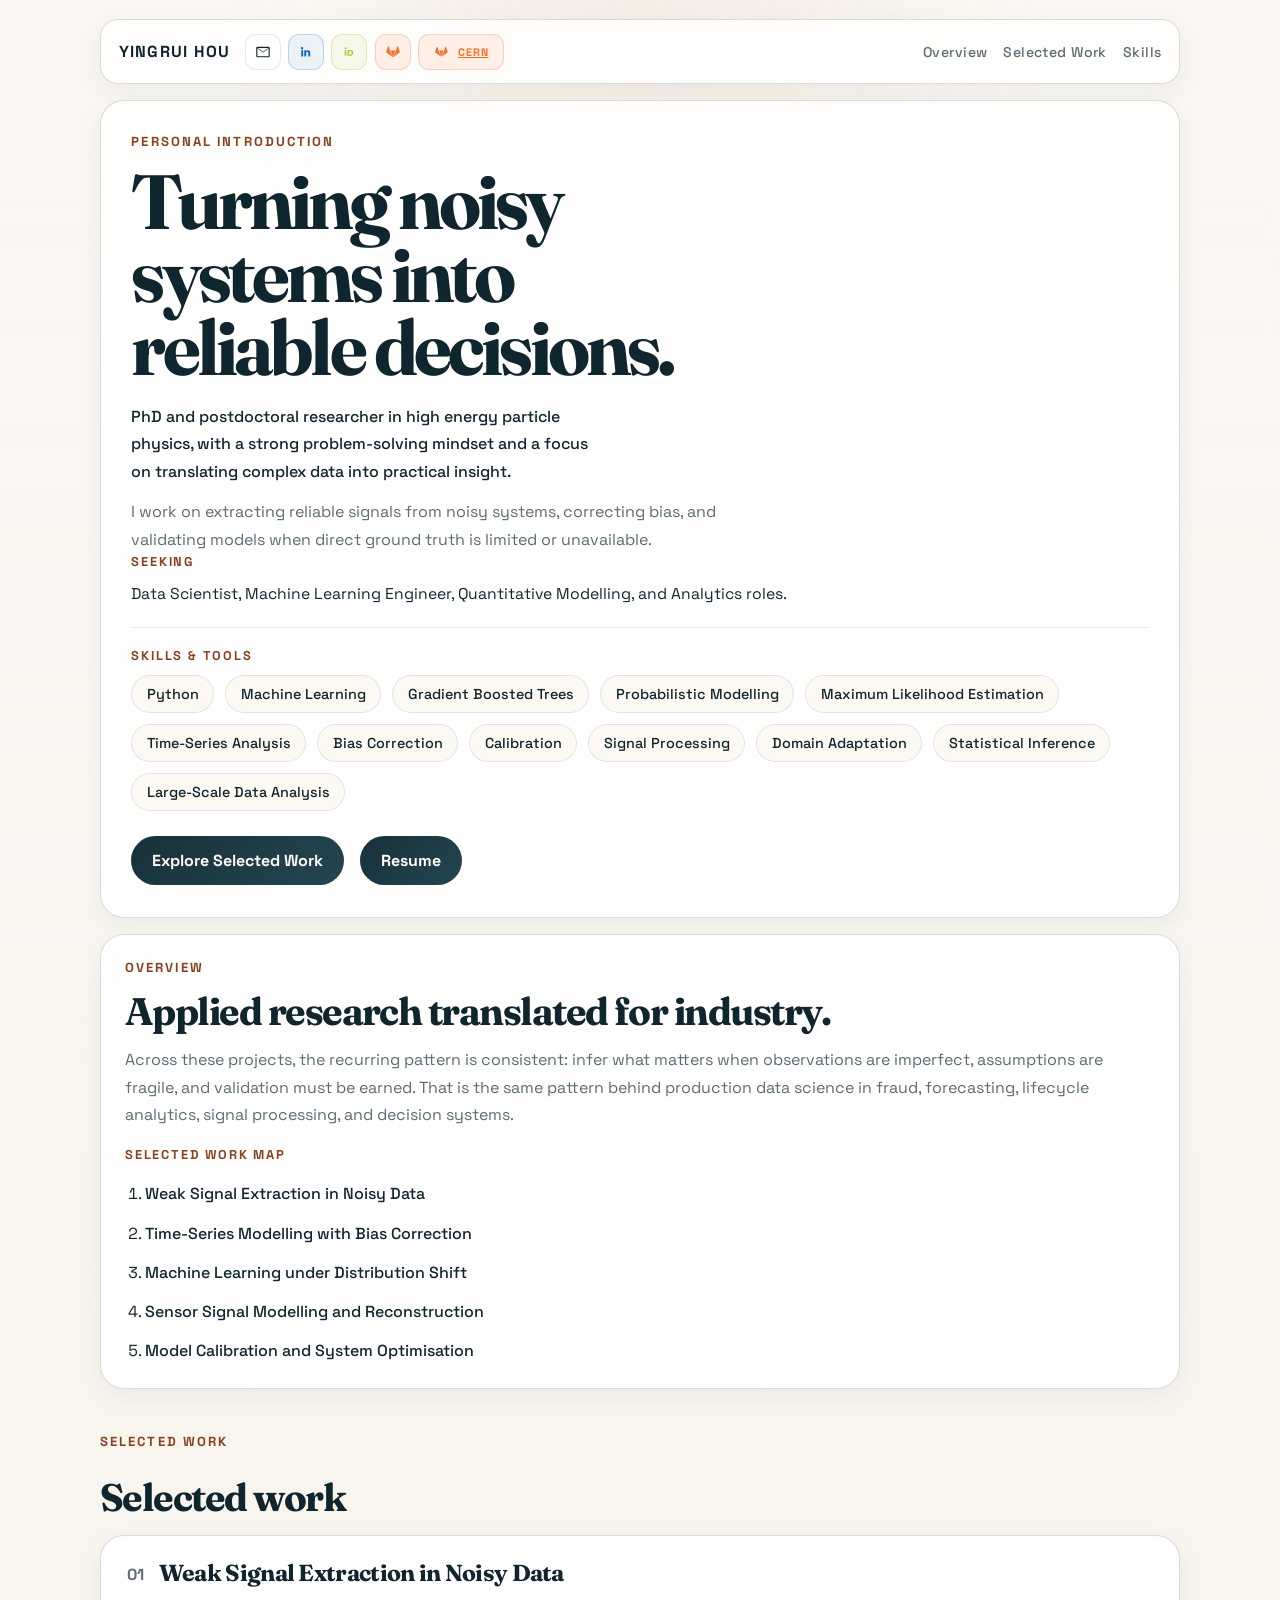
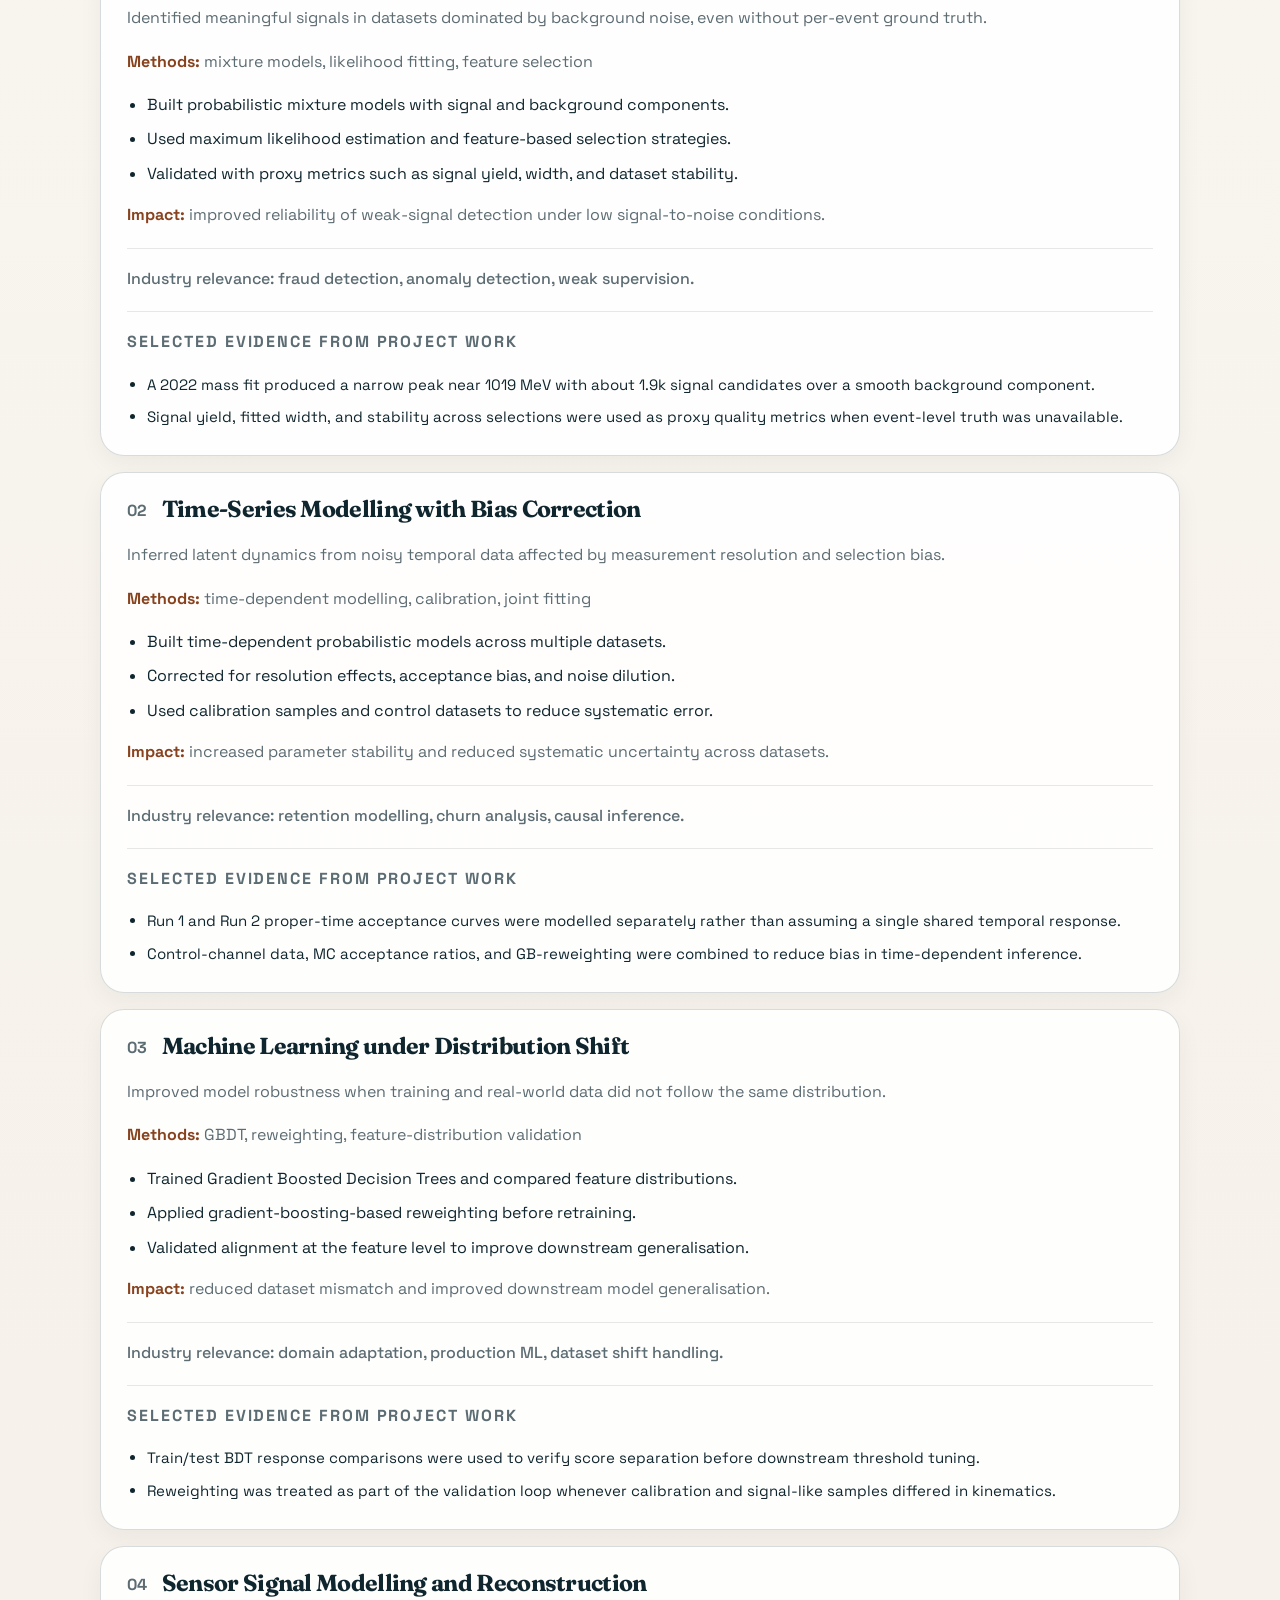
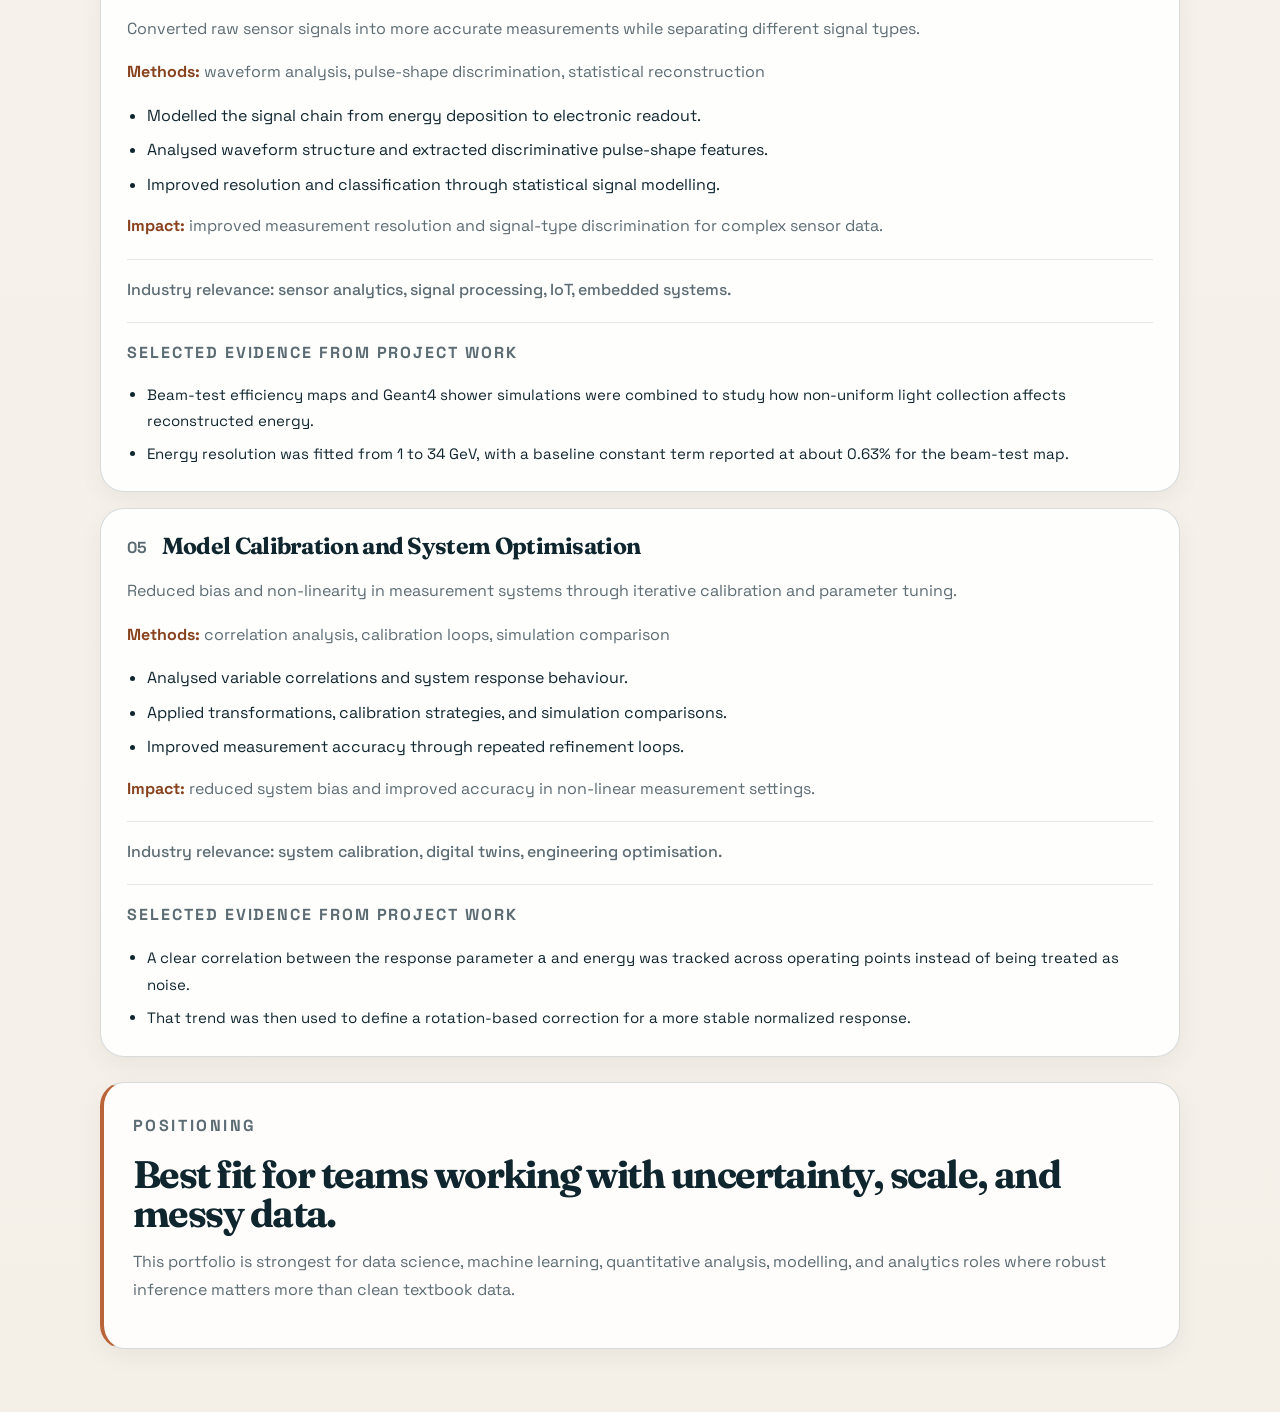
==== index.html @ 7f3067ac "Polish resume language toggle and FR copy" ====
<!DOCTYPE html>
<html lang="en">
  <head>
    <meta charset="UTF-8" />
    <meta name="viewport" content="width=device-width, initial-scale=1.0" />
    <title>Yingrui Hou | Selected Work</title>
    <meta
      name="description"
      content="Selected work by Yingrui Hou, focused on data science, probabilistic modelling, signal extraction, bias correction, and machine learning under uncertainty."
    />
    <link rel="preconnect" href="https://fonts.googleapis.com" />
    <link rel="preconnect" href="https://fonts.gstatic.com" crossorigin />
    <link
      href="https://fonts.googleapis.com/css2?family=Fraunces:wght@500;600;700&amp;family=Space+Grotesk:wght@400;500;700&amp;display=swap"
      rel="stylesheet"
    />
    <link rel="stylesheet" href="styles.css" />
  </head>
  <body>
    <div class="page-shell">
      <nav class="topbar">
        <div class="topbar-identity">
          <a class="brand" href="#top">Yingrui Hou</a>
          <div class="icon-links topbar-links" aria-label="Personal links">
            <a class="icon-link" href="mailto:yingrui.hou@outlook.com" aria-label="Email" title="Email">
              <svg viewBox="0 0 24 24" aria-hidden="true">
                <path d="M3 6.75A1.75 1.75 0 0 1 4.75 5h14.5A1.75 1.75 0 0 1 21 6.75v10.5A1.75 1.75 0 0 1 19.25 19H4.75A1.75 1.75 0 0 1 3 17.25Zm1.5.56v9.94c0 .14.11.25.25.25h14.5a.25.25 0 0 0 .25-.25V7.31l-7.04 5.16a.75.75 0 0 1-.88 0Zm14.7-.81H4.8L12 11.78Z" />
              </svg>
            </a>
            <a class="icon-link icon-link-linkedin" href="https://www.linkedin.com/in/yingrui-hou" aria-label="LinkedIn" title="LinkedIn">
              <svg viewBox="0 0 24 24" aria-hidden="true">
                <path d="M6.94 8.5A1.56 1.56 0 1 1 6.94 5.4a1.56 1.56 0 0 1 0 3.1M5.7 9.75h2.5V18H5.7zm4.06 0h2.4v1.13h.04c.33-.63 1.15-1.3 2.37-1.3 2.54 0 3.01 1.67 3.01 3.84V18h-2.5v-4.04c0-.96-.02-2.2-1.34-2.2-1.35 0-1.56 1.06-1.56 2.14V18h-2.5z" />
              </svg>
            </a>
            <a class="icon-link icon-link-orcid" href="https://orcid.org/0000-0001-6454-278X" aria-label="ORCID" title="ORCID">
              <svg viewBox="0 0 24 24" aria-hidden="true">
                <path d="M7.35 5.5a1.35 1.35 0 1 1 0 2.7 1.35 1.35 0 0 1 0-2.7M6.3 9.4h2.1v7.6H6.3zm3.65 0h3.06c2.85 0 4.75 1.61 4.75 3.8 0 2.39-1.82 3.8-4.82 3.8H9.95Zm2.1 1.74v4.12h.78c1.69 0 2.76-.77 2.76-2.06 0-1.32-1-2.06-2.71-2.06Z" />
              </svg>
            </a>
            <a class="icon-link icon-link-gitlab" href="https://gitlab.com/hyrsophie" aria-label="GitLab" title="GitLab">
              <svg viewBox="0 0 24 24" aria-hidden="true">
                <path d="m12 18.9 2.94-9.04H9.06Zm0 0-9.12-6.63 2.55-7.85a.46.46 0 0 1 .87 0l2.76 8.48Zm0 0 9.12-6.63-2.55-7.85a.46.46 0 0 0-.87 0l-2.76 8.48Z" />
              </svg>
            </a>
            <a class="icon-link icon-link-gitlab icon-link-labeled" href="https://gitlab.cern.ch/yihou" aria-label="CERN GitLab" title="CERN GitLab">
              <svg viewBox="0 0 24 24" aria-hidden="true">
                <path d="m12 18.9 2.94-9.04H9.06Zm0 0-9.12-6.63 2.55-7.85a.46.46 0 0 1 .87 0l2.76 8.48Zm0 0 9.12-6.63-2.55-7.85a.46.46 0 0 0-.87 0l-2.76 8.48Z" />
              </svg>
              <span class="icon-link-text">CERN</span>
            </a>
          </div>
        </div>
        <div class="nav-links">
          <a href="#overview">Overview</a>
          <a href="#selected-work">Selected Work</a>
          <a href="#competencies">Skills</a>
        </div>
      </nav>

      <header class="hero">
        <div class="hero-layout" id="top">
          <section class="profile-panel">
          <p class="eyebrow">Personal Introduction</p>
            <h1>Turning noisy systems into reliable decisions.</h1>
            <p class="hero-about">
              PhD and postdoctoral researcher in high energy particle physics, with a
              strong problem-solving mindset and a focus on translating complex data into
              practical insight.
            </p>
            <p class="hero-copy">
              I work on extracting reliable signals from noisy systems, correcting bias,
              and validating models when direct ground truth is limited or unavailable.
            </p>

            <section class="sidebar-section">
              <p class="sidebar-label">Seeking</p>
              <p class="sidebar-copy">
                Data Scientist, Machine Learning Engineer, Quantitative Modelling, and
                Analytics roles.
              </p>
            </section>

            <section class="sidebar-section" id="competencies">
              <p class="sidebar-label">Skills &amp; Tools</p>
              <div class="skill-list">
                <span class="skill-pill">Python</span>
                <span class="skill-pill">Machine Learning</span>
                <span class="skill-pill">Gradient Boosted Trees</span>
                <span class="skill-pill">Probabilistic Modelling</span>
                <span class="skill-pill">Maximum Likelihood Estimation</span>
                <span class="skill-pill">Time-Series Analysis</span>
                <span class="skill-pill">Bias Correction</span>
                <span class="skill-pill">Calibration</span>
                <span class="skill-pill">Signal Processing</span>
                <span class="skill-pill">Domain Adaptation</span>
                <span class="skill-pill">Statistical Inference</span>
                <span class="skill-pill">Large-Scale Data Analysis</span>
              </div>
            </section>

            <div class="hero-actions">
              <a class="button button-primary" href="#selected-work">Explore Selected Work</a>
              <a class="button button-primary" href="resume.html">Resume</a>
            </div>
          </section>

          <aside class="toc-panel" id="overview" aria-label="Overview and selected work index">
            <p class="eyebrow">Overview</p>
            <h2>Applied research translated for industry.</h2>
            <p class="toc-copy">
              Across these projects, the recurring pattern is consistent: infer what
              matters when observations are imperfect, assumptions are fragile, and
              validation must be earned. That is the same pattern behind production data
              science in fraud, forecasting, lifecycle analytics, signal processing, and
              decision systems.
            </p>
            <p class="sidebar-label">Selected Work Map</p>
            <ol class="toc-list">
              <li><a href="#work-1">Weak Signal Extraction in Noisy Data</a></li>
              <li><a href="#work-2">Time-Series Modelling with Bias Correction</a></li>
              <li><a href="#work-3">Machine Learning under Distribution Shift</a></li>
              <li><a href="#work-4">Sensor Signal Modelling and Reconstruction</a></li>
              <li><a href="#work-5">Model Calibration and System Optimisation</a></li>
            </ol>
          </aside>
        </div>
      </header>

      <main>
        <section class="section" id="selected-work">
          <div class="section-heading">
            <p class="eyebrow">Selected Work</p>
            <h2>Selected work</h2>
          </div>

          <div class="case-study-grid">
            <article class="case-study" id="work-1">
              <div class="case-study-header">
                <p class="case-number">01</p>
                <h3>Weak Signal Extraction in Noisy Data</h3>
              </div>
              <p>
                Identified meaningful signals in datasets dominated by background noise,
                even without per-event ground truth.
              </p>
              <p class="case-meta">
                <strong>Methods:</strong> mixture models, likelihood fitting, feature selection
              </p>
              <ul>
                <li>Built probabilistic mixture models with signal and background components.</li>
                <li>Used maximum likelihood estimation and feature-based selection strategies.</li>
                <li>Validated with proxy metrics such as signal yield, width, and dataset stability.</li>
              </ul>
              <p class="impact-note">
                <strong>Impact:</strong> improved reliability of weak-signal detection under low
                signal-to-noise conditions.
              </p>
              <p class="impact">
                Industry relevance: fraud detection, anomaly detection, weak supervision.
              </p>
              <div class="case-evidence">
                <p class="case-evidence-title">Selected evidence from project work</p>
                <ul class="case-evidence-list">
                  <li>A 2022 mass fit produced a narrow peak near 1019 MeV with about 1.9k signal candidates over a smooth background component.</li>
                  <li>Signal yield, fitted width, and stability across selections were used as proxy quality metrics when event-level truth was unavailable.</li>
                </ul>
              </div>
            </article>

            <article class="case-study" id="work-2">
              <div class="case-study-header">
                <p class="case-number">02</p>
                <h3>Time-Series Modelling with Bias Correction</h3>
              </div>
              <p>
                Inferred latent dynamics from noisy temporal data affected by measurement
                resolution and selection bias.
              </p>
              <p class="case-meta">
                <strong>Methods:</strong> time-dependent modelling, calibration, joint fitting
              </p>
              <ul>
                <li>Built time-dependent probabilistic models across multiple datasets.</li>
                <li>Corrected for resolution effects, acceptance bias, and noise dilution.</li>
                <li>Used calibration samples and control datasets to reduce systematic error.</li>
              </ul>
              <p class="impact-note">
                <strong>Impact:</strong> increased parameter stability and reduced systematic
                uncertainty across datasets.
              </p>
              <p class="impact">
                Industry relevance: retention modelling, churn analysis, causal inference.
              </p>
              <div class="case-evidence">
                <p class="case-evidence-title">Selected evidence from project work</p>
                <ul class="case-evidence-list">
                  <li>Run 1 and Run 2 proper-time acceptance curves were modelled separately rather than assuming a single shared temporal response.</li>
                  <li>Control-channel data, MC acceptance ratios, and GB-reweighting were combined to reduce bias in time-dependent inference.</li>
                </ul>
              </div>
            </article>

            <article class="case-study" id="work-3">
              <div class="case-study-header">
                <p class="case-number">03</p>
                <h3>Machine Learning under Distribution Shift</h3>
              </div>
              <p>
                Improved model robustness when training and real-world data did not follow
                the same distribution.
              </p>
              <p class="case-meta">
                <strong>Methods:</strong> GBDT, reweighting, feature-distribution validation
              </p>
              <ul>
                <li>Trained Gradient Boosted Decision Trees and compared feature distributions.</li>
                <li>Applied gradient-boosting-based reweighting before retraining.</li>
                <li>Validated alignment at the feature level to improve downstream generalisation.</li>
              </ul>
              <p class="impact-note">
                <strong>Impact:</strong> reduced dataset mismatch and improved downstream model
                generalisation.
              </p>
              <p class="impact">
                Industry relevance: domain adaptation, production ML, dataset shift handling.
              </p>
              <div class="case-evidence">
                <p class="case-evidence-title">Selected evidence from project work</p>
                <ul class="case-evidence-list">
                  <li>Train/test BDT response comparisons were used to verify score separation before downstream threshold tuning.</li>
                  <li>Reweighting was treated as part of the validation loop whenever calibration and signal-like samples differed in kinematics.</li>
                </ul>
              </div>
            </article>

            <article class="case-study" id="work-4">
              <div class="case-study-header">
                <p class="case-number">04</p>
                <h3>Sensor Signal Modelling and Reconstruction</h3>
              </div>
              <p>
                Converted raw sensor signals into more accurate measurements while
                separating different signal types.
              </p>
              <p class="case-meta">
                <strong>Methods:</strong> waveform analysis, pulse-shape discrimination, statistical reconstruction
              </p>
              <ul>
                <li>Modelled the signal chain from energy deposition to electronic readout.</li>
                <li>Analysed waveform structure and extracted discriminative pulse-shape features.</li>
                <li>Improved resolution and classification through statistical signal modelling.</li>
              </ul>
              <p class="impact-note">
                <strong>Impact:</strong> improved measurement resolution and signal-type
                discrimination for complex sensor data.
              </p>
              <p class="impact">
                Industry relevance: sensor analytics, signal processing, IoT, embedded systems.
              </p>
              <div class="case-evidence">
                <p class="case-evidence-title">Selected evidence from project work</p>
                <ul class="case-evidence-list">
                  <li>Beam-test efficiency maps and Geant4 shower simulations were combined to study how non-uniform light collection affects reconstructed energy.</li>
                  <li>Energy resolution was fitted from 1 to 34 GeV, with a baseline constant term reported at about 0.63% for the beam-test map.</li>
                </ul>
              </div>
            </article>

            <article class="case-study" id="work-5">
              <div class="case-study-header">
                <p class="case-number">05</p>
                <h3>Model Calibration and System Optimisation</h3>
              </div>
              <p>
                Reduced bias and non-linearity in measurement systems through iterative
                calibration and parameter tuning.
              </p>
              <p class="case-meta">
                <strong>Methods:</strong> correlation analysis, calibration loops, simulation comparison
              </p>
              <ul>
                <li>Analysed variable correlations and system response behaviour.</li>
                <li>Applied transformations, calibration strategies, and simulation comparisons.</li>
                <li>Improved measurement accuracy through repeated refinement loops.</li>
              </ul>
              <p class="impact-note">
                <strong>Impact:</strong> reduced system bias and improved accuracy in non-linear
                measurement settings.
              </p>
              <p class="impact">
                Industry relevance: system calibration, digital twins, engineering optimisation.
              </p>
              <div class="case-evidence">
                <p class="case-evidence-title">Selected evidence from project work</p>
                <ul class="case-evidence-list">
                  <li>A clear correlation between the response parameter <code>a</code> and energy was tracked across operating points instead of being treated as noise.</li>
                  <li>That trend was then used to define a rotation-based correction for a more stable normalized response.</li>
                </ul>
              </div>
            </article>
          </div>
        </section>

        <section class="section closing">
          <div class="closing-panel">
            <p class="eyebrow">Positioning</p>
            <h2>Best fit for teams working with uncertainty, scale, and messy data.</h2>
            <p>
              This portfolio is strongest for data science, machine learning, quantitative
              analysis, modelling, and analytics roles where robust inference matters more
              than clean textbook data.
            </p>
          </div>
        </section>
      </main>
    </div>
  </body>
</html>
---- styles.css ----
:root {
  --bg: #f6f2eb;
  --surface: rgba(255, 255, 255, 0.9);
  --surface-soft: rgba(252, 248, 241, 0.92);
  --surface-strong: #163039;
  --text: #10262e;
  --text-muted: #5c6c73;
  --accent: #ba6439;
  --accent-dark: #88431e;
  --line: rgba(16, 38, 46, 0.1);
  --line-strong: rgba(16, 38, 46, 0.16);
  --shadow: 0 14px 40px rgba(24, 33, 37, 0.08);
  --shadow-soft: 0 8px 24px rgba(24, 33, 37, 0.05);
  --anchor-offset: 7.5rem;
}

* {
  box-sizing: border-box;
}

html {
  scroll-behavior: smooth;
}

#overview,
#selected-work,
#competencies,
#work-1,
#work-2,
#work-3,
#work-4,
#work-5 {
  scroll-margin-top: var(--anchor-offset);
}

body {
  margin: 0;
  min-height: 100vh;
  font-family: "Space Grotesk", sans-serif;
  color: var(--text);
  background:
    linear-gradient(180deg, #faf7f2 0%, #f4efe7 100%);
}

body::before {
  content: "";
  position: fixed;
  inset: 0;
  pointer-events: none;
  background:
    radial-gradient(circle at top, rgba(186, 100, 57, 0.08), transparent 38%);
  mask-image: linear-gradient(180deg, rgba(0, 0, 0, 0.85), transparent 75%);
}

.page-shell {
  width: min(1080px, calc(100% - 2rem));
  margin: 0 auto;
  padding: 1.2rem 0 4rem;
}

.resume-page {
  background:
    radial-gradient(circle at top left, rgba(201, 109, 61, 0.18), transparent 28%),
    linear-gradient(180deg, #f8f3ea 0%, #efe7de 100%);
}

.resume-shell {
  width: min(1160px, calc(100% - 2rem));
  margin: 0 auto;
  padding: 1rem 0 3rem;
}

.hero {
  position: relative;
  padding: 0;
}

.resume-header {
  display: flex;
  align-items: flex-start;
  justify-content: space-between;
  gap: 1rem;
  margin-bottom: 1.25rem;
  padding: 1.5rem 1.75rem;
  border: 1px solid rgba(255, 255, 255, 0.55);
  border-radius: 28px;
  background: var(--surface);
  box-shadow: var(--shadow);
}

.resume-location {
  margin: 0.75rem 0 0;
  color: var(--text-muted);
  font-size: 1rem;
}

.resume-links {
  display: flex;
  flex-wrap: wrap;
  gap: 0.75rem;
  justify-content: flex-end;
}

.resume-header-actions {
  display: flex;
  align-items: flex-end;
  gap: 0.55rem;
  flex-direction: column;
  justify-content: flex-end;
}

.resume-flag-switcher {
  display: inline-flex;
  align-items: center;
  gap: 0.55rem;
}

.lang-flag {
  display: inline-flex;
  align-items: center;
  justify-content: center;
  width: 34px;
  height: 34px;
  padding: 0;
  border: 0;
  border-radius: 999px;
  background: transparent;
  font: inherit;
  font-size: 1.2rem;
  line-height: 1;
  cursor: pointer;
  opacity: 0.5;
  transition:
    transform 0.18s ease,
    opacity 0.18s ease;
}

.lang-flag:hover {
  transform: translateY(-1px);
  opacity: 0.8;
}

.lang-flag.is-active {
  opacity: 1;
}

.resume-links a {
  color: var(--text);
  text-decoration: none;
  font-weight: 500;
}

.resume-links a:hover {
  color: var(--accent-dark);
}

.hero::after {
  display: none;
}

.topbar,
.hero-layout,
.section,
.closing-panel {
  opacity: 0;
  transform: translateY(22px);
  animation: rise 0.75s ease forwards;
}

.hero-layout {
  animation-delay: 0.1s;
}

.section:nth-of-type(1) {
  animation-delay: 0.2s;
}

.section:nth-of-type(2) {
  animation-delay: 0.3s;
}

@keyframes rise {
  to {
    opacity: 1;
    transform: translateY(0);
  }
}

.topbar {
  display: flex;
  align-items: center;
  justify-content: space-between;
  gap: 1rem;
  position: sticky;
  top: 1rem;
  z-index: 20;
  margin-bottom: 1rem;
  padding: 0.85rem 1.1rem;
  border: 1px solid var(--line-strong);
  border-radius: 18px;
  background: rgba(255, 255, 255, 0.86);
  backdrop-filter: blur(14px);
  box-shadow: var(--shadow-soft);
}

.topbar-identity {
  display: flex;
  align-items: center;
  gap: 0.9rem;
  min-width: 0;
  flex-wrap: nowrap;
}

.brand,
.nav-links a,
.button {
  text-decoration: none;
}

.brand {
  font-weight: 700;
  color: var(--text);
  letter-spacing: 0.08em;
  text-transform: uppercase;
  flex-shrink: 0;
}

.nav-links {
  display: flex;
  flex-wrap: wrap;
  gap: 1rem;
}

.nav-links a {
  color: var(--text-muted);
  font-size: 0.88rem;
  font-weight: 500;
  letter-spacing: 0.03em;
}

.nav-links a:hover,
.brand:hover {
  color: var(--accent-dark);
}

.hero-layout {
  position: relative;
  z-index: 1;
  display: grid;
  grid-template-columns: minmax(0, 1fr);
  gap: 1rem;
  align-items: start;
}

.profile-panel,
.toc-panel {
  border: 1px solid var(--line-strong);
  border-radius: 24px;
  background: var(--surface);
  box-shadow: var(--shadow-soft);
}

.resume-card {
  border: 1px solid rgba(255, 255, 255, 0.55);
  border-radius: 24px;
  background: var(--surface);
  box-shadow: var(--shadow);
}

.profile-panel {
  padding: 2rem 1.9rem;
}

.toc-panel {
  padding: 1.5rem;
}

.resume-summary,
.resume-main .resume-card,
.resume-sidebar .resume-card {
  padding: 1.5rem;
}

.resume-grid {
  display: grid;
  grid-template-columns: minmax(260px, 0.72fr) minmax(0, 1.28fr);
  gap: 1.25rem;
  margin-top: 0.55rem;
  align-items: start;
}

.resume-sidebar,
.resume-main {
  display: grid;
  gap: 1.25rem;
}

.eyebrow {
  margin: 0 0 1rem;
  color: var(--accent-dark);
  font-size: 0.82rem;
  font-weight: 700;
  letter-spacing: 0.16em;
  text-transform: uppercase;
}

h1,
h2,
h3 {
  margin: 0;
  font-family: "Fraunces", serif;
  line-height: 1;
}

h1 {
  max-width: 12ch;
  font-size: clamp(3rem, 6vw, 4.9rem);
  letter-spacing: -0.05em;
  line-height: 0.95;
}

h2 {
  font-size: clamp(2rem, 3vw, 3rem);
  letter-spacing: -0.04em;
}

h3 {
  font-size: 1.45rem;
  letter-spacing: -0.03em;
}

.hero-copy,
.section-copy,
.case-study p,
.closing-panel p,
.toc-copy {
  font-size: 1rem;
  line-height: 1.72;
  color: var(--text-muted);
}

.hero-about {
  max-width: 48ch;
  margin: 1.1rem 0 0;
  font-size: 1rem;
  line-height: 1.72;
  color: var(--text);
  font-weight: 500;
}

.hero-copy {
  max-width: 65ch;
  margin: 0.8rem 0 0;
}

.hero-actions {
  display: flex;
  flex-wrap: wrap;
  gap: 1rem;
  margin-top: 1.6rem;
}

.sidebar-section + .sidebar-section {
  margin-top: 1.25rem;
  padding-top: 1.2rem;
  border-top: 1px solid var(--line);
}

.sidebar-label {
  margin: 0 0 0.65rem;
  color: var(--accent-dark);
  font-size: 0.8rem;
  font-weight: 700;
  letter-spacing: 0.14em;
  text-transform: uppercase;
}

.sidebar-copy {
  margin: 0;
  font-size: 0.98rem;
  line-height: 1.68;
  color: var(--text);
}

.icon-links {
  display: flex;
  flex-wrap: wrap;
  gap: 0.75rem;
}

.topbar-links {
  gap: 0.45rem;
  flex-wrap: nowrap;
}

.topbar-links .icon-link {
  width: 36px;
  height: 36px;
  border-radius: 11px;
}

.topbar-links .icon-link svg {
  width: 18px;
  height: 18px;
}

.topbar-links .icon-link-labeled {
  min-width: 86px;
  padding: 0 0.9rem;
  gap: 0.5rem;
}

.topbar-links .icon-link-text {
  font-size: 0.68rem;
}

.icon-link {
  display: inline-flex;
  align-items: center;
  justify-content: center;
  width: 48px;
  height: 48px;
  color: var(--text);
  border: 1px solid var(--line);
  border-radius: 14px;
  background: rgba(255, 255, 255, 0.62);
  transition:
    transform 0.18s ease,
    border-color 0.18s ease,
    color 0.18s ease,
    background-color 0.18s ease;
}

.icon-link-labeled {
  width: auto;
  min-width: 88px;
  padding: 0 0.95rem;
  gap: 0.45rem;
}

.icon-link:hover {
  transform: translateY(-2px);
  color: var(--accent-dark);
  border-color: rgba(143, 72, 37, 0.3);
  background: rgba(255, 251, 245, 0.92);
}

.icon-link svg {
  width: 22px;
  height: 22px;
  fill: currentColor;
}

.icon-link-linkedin {
  color: #0a66c2;
  border-color: rgba(10, 102, 194, 0.22);
  background: rgba(10, 102, 194, 0.08);
}

.icon-link-linkedin:hover {
  color: #0a66c2;
  border-color: rgba(10, 102, 194, 0.38);
  background: rgba(10, 102, 194, 0.14);
}

.icon-link-orcid {
  color: #a6ce39;
  border-color: rgba(166, 206, 57, 0.28);
  background: rgba(166, 206, 57, 0.1);
}

.icon-link-orcid:hover {
  color: #8fba22;
  border-color: rgba(166, 206, 57, 0.42);
  background: rgba(166, 206, 57, 0.16);
}

.icon-link-gitlab {
  color: #fc6d26;
  border-color: rgba(252, 109, 38, 0.24);
  background: rgba(252, 109, 38, 0.1);
}

.icon-link-gitlab:hover {
  color: #e45713;
  border-color: rgba(252, 109, 38, 0.38);
  background: rgba(252, 109, 38, 0.16);
}

.icon-link-text {
  font-size: 0.76rem;
  font-weight: 700;
  letter-spacing: 0.08em;
}

.skill-list {
  display: flex;
  flex-wrap: wrap;
  gap: 0.7rem;
}

.skill-pill {
  display: inline-flex;
  align-items: center;
  min-height: 38px;
  padding: 0.55rem 0.9rem;
  border: 1px solid var(--line);
  border-radius: 999px;
  background: var(--surface-soft);
  font-size: 0.9rem;
  font-weight: 500;
}

.button {
  display: inline-flex;
  align-items: center;
  justify-content: center;
  min-height: 48px;
  padding: 0.85rem 1.3rem;
  border-radius: 999px;
  font-weight: 700;
  transition:
    transform 0.18s ease,
    background-color 0.18s ease,
    color 0.18s ease,
    border-color 0.18s ease;
}

.button:hover {
  transform: translateY(-2px);
}

.button-primary {
  color: #fff8f3;
  background: linear-gradient(135deg, #17313a, #244651);
}

.button-secondary {
  color: var(--text);
  border: 1px solid var(--line-strong);
  background: rgba(255, 255, 255, 0.85);
}

.case-study,
.closing-panel,
.profile-panel,
.toc-panel {
  position: relative;
  overflow: hidden;
  border: 1px solid var(--line-strong);
  border-radius: 24px;
  background: var(--surface);
  box-shadow: var(--shadow-soft);
}

.resume-stack p,
.resume-stack a {
  margin: 0;
  color: var(--text);
  line-height: 1.65;
  text-decoration: none;
}

.resume-stack a:hover {
  color: var(--accent-dark);
}

.contact-list {
  display: grid;
  gap: 0.9rem;
}

.resume-icon-links {
  display: flex;
  flex-wrap: wrap;
  gap: 0.65rem;
}

.contact-link {
  display: inline-flex;
  align-items: center;
  gap: 0.6rem;
  width: fit-content;
  color: var(--text);
  text-decoration: none;
  line-height: 1.5;
  font-size: 0.96rem;
}

.contact-link:hover {
  color: var(--accent-dark);
}

.contact-icon {
  display: inline-flex;
  align-items: center;
  justify-content: center;
  width: 30px;
  height: 30px;
  flex-shrink: 0;
  color: var(--accent-dark);
  border: 1px solid rgba(143, 72, 37, 0.2);
  border-radius: 10px;
  background: rgba(255, 251, 245, 0.82);
}

.contact-icon svg {
  width: 14px;
  height: 14px;
  fill: currentColor;
}

.resume-stack + .resume-stack {
  margin-top: 1rem;
}

.resume-reveal-row {
  display: flex;
  align-items: center;
  gap: 0.75rem;
  flex-wrap: wrap;
}

.reveal-button {
  display: inline-flex;
  align-items: center;
  justify-content: center;
  min-height: 30px;
  padding: 0.35rem 0.7rem;
  color: var(--accent-dark);
  border: 1px solid rgba(143, 72, 37, 0.2);
  border-radius: 999px;
  background: rgba(255, 251, 245, 0.82);
  font: inherit;
  font-size: 0.92rem;
  font-weight: 700;
  cursor: pointer;
  transition:
    transform 0.18s ease,
    background-color 0.18s ease,
    border-color 0.18s ease;
}

.reveal-button:hover {
  transform: translateY(-1px);
  border-color: rgba(143, 72, 37, 0.4);
  background: rgba(255, 247, 239, 0.95);
}

.reveal-button.is-revealed {
  color: var(--text);
  cursor: default;
}

.resume-entry + .resume-entry {
  margin-top: 1.5rem;
  padding-top: 1.5rem;
  border-top: 1px solid var(--line);
}

.resume-role-title {
  margin: 0 0 1.15rem;
  color: var(--text);
  font-size: 0.98rem;
  font-weight: 700;
  letter-spacing: 0.04em;
  text-transform: uppercase;
}

.resume-entry-header {
  display: flex;
  align-items: baseline;
  justify-content: space-between;
  gap: 1rem;
}

.resume-entry-header h2 {
  font-size: 1.45rem;
}

.resume-entry-header p,
.resume-org {
  margin: 0.45rem 0 0;
  color: var(--text-muted);
}

.resume-main ul {
  margin: 1rem 0 0;
  padding-left: 1.2rem;
  line-height: 1.7;
}

.section-heading {
  display: grid;
  gap: 0.75rem;
  margin-bottom: 1.15rem;
}

.case-study-grid {
  display: grid;
  grid-template-columns: 1fr;
  gap: 1rem;
}

.toc-list {
  margin: 1.2rem 0 0;
  padding-left: 1.25rem;
}

.toc-panel .sidebar-label {
  margin-top: 1.1rem;
}

.toc-list li + li {
  margin-top: 0.9rem;
}

.toc-list a {
  color: var(--text);
  text-decoration: none;
  font-weight: 500;
  line-height: 1.55;
}

.toc-list a:hover {
  color: var(--accent-dark);
}

.case-study {
  display: block;
  padding: 1.55rem 1.65rem;
}

.case-study-header {
  display: flex;
  gap: 0.9rem;
  align-items: flex-start;
  margin-bottom: 0.25rem;
}

.case-number {
  flex-shrink: 0;
  margin: 0;
  color: rgba(16, 38, 46, 0.44);
  font-size: 1.45rem;
  font-weight: 700;
  line-height: 1;
}

.case-study ul {
  margin: 1rem 0 0;
  padding-left: 1.2rem;
  color: var(--text);
  line-height: 1.7;
}

.case-meta,
.impact-note {
  margin: 0.9rem 0 0;
  font-size: 0.95rem;
  line-height: 1.62;
  color: var(--text);
}

.case-meta strong,
.impact-note strong {
  color: var(--accent-dark);
}

.case-study li + li {
  margin-top: 0.45rem;
}

.case-evidence {
  margin-top: 1.15rem;
  padding: 1rem 0 0;
  border-top: 1px solid var(--line);
  border-left: 0;
}

.case-evidence-title {
  margin: 0;
  color: var(--accent-dark);
  font-size: 0.8rem;
  font-weight: 700;
  letter-spacing: 0.12em;
  text-transform: uppercase;
}

.case-evidence-list {
  margin: 0.85rem 0 0;
  padding-left: 1.2rem;
  color: var(--text);
  line-height: 1.58;
  font-size: 0.94rem;
}

.case-evidence-list li + li {
  margin-top: 0.45rem;
}

.impact {
  margin: 1.2rem 0 0;
  padding-top: 1rem;
  border-top: 1px solid var(--line);
  font-weight: 500;
}

.closing-panel {
  padding: 1.8rem;
  border-left: 4px solid var(--accent);
  background: rgba(255, 255, 255, 0.84);
}

main {
  padding-top: 1.15rem;
}

.section {
  padding: 1.6rem 0 0;
}

@media (max-width: 960px) {
  .case-study-grid,
  .hero-layout,
  .resume-grid {
    grid-template-columns: 1fr;
  }

  .topbar {
    align-items: flex-start;
    flex-direction: column;
  }

  .topbar-identity {
    width: 100%;
    justify-content: space-between;
  }

  .hero {
    padding: 0;
  }

  .resume-header,
  .resume-entry-header {
    flex-direction: column;
  }

  .resume-header-actions {
    align-items: flex-start;
  }

  h1 {
    max-width: 12ch;
  }
}

@media (max-width: 640px) {
  .page-shell {
    width: min(100% - 1rem, 1180px);
    padding-bottom: 2.5rem;
  }

  .topbar-links {
    flex-wrap: wrap;
  }

  .button,
  .nav-links a {
    width: 100%;
  }

  .nav-links {
    width: 100%;
  }

  .case-study,
  .profile-panel,
  .toc-panel,
  .closing-panel {
    border-radius: 20px;
  }

}
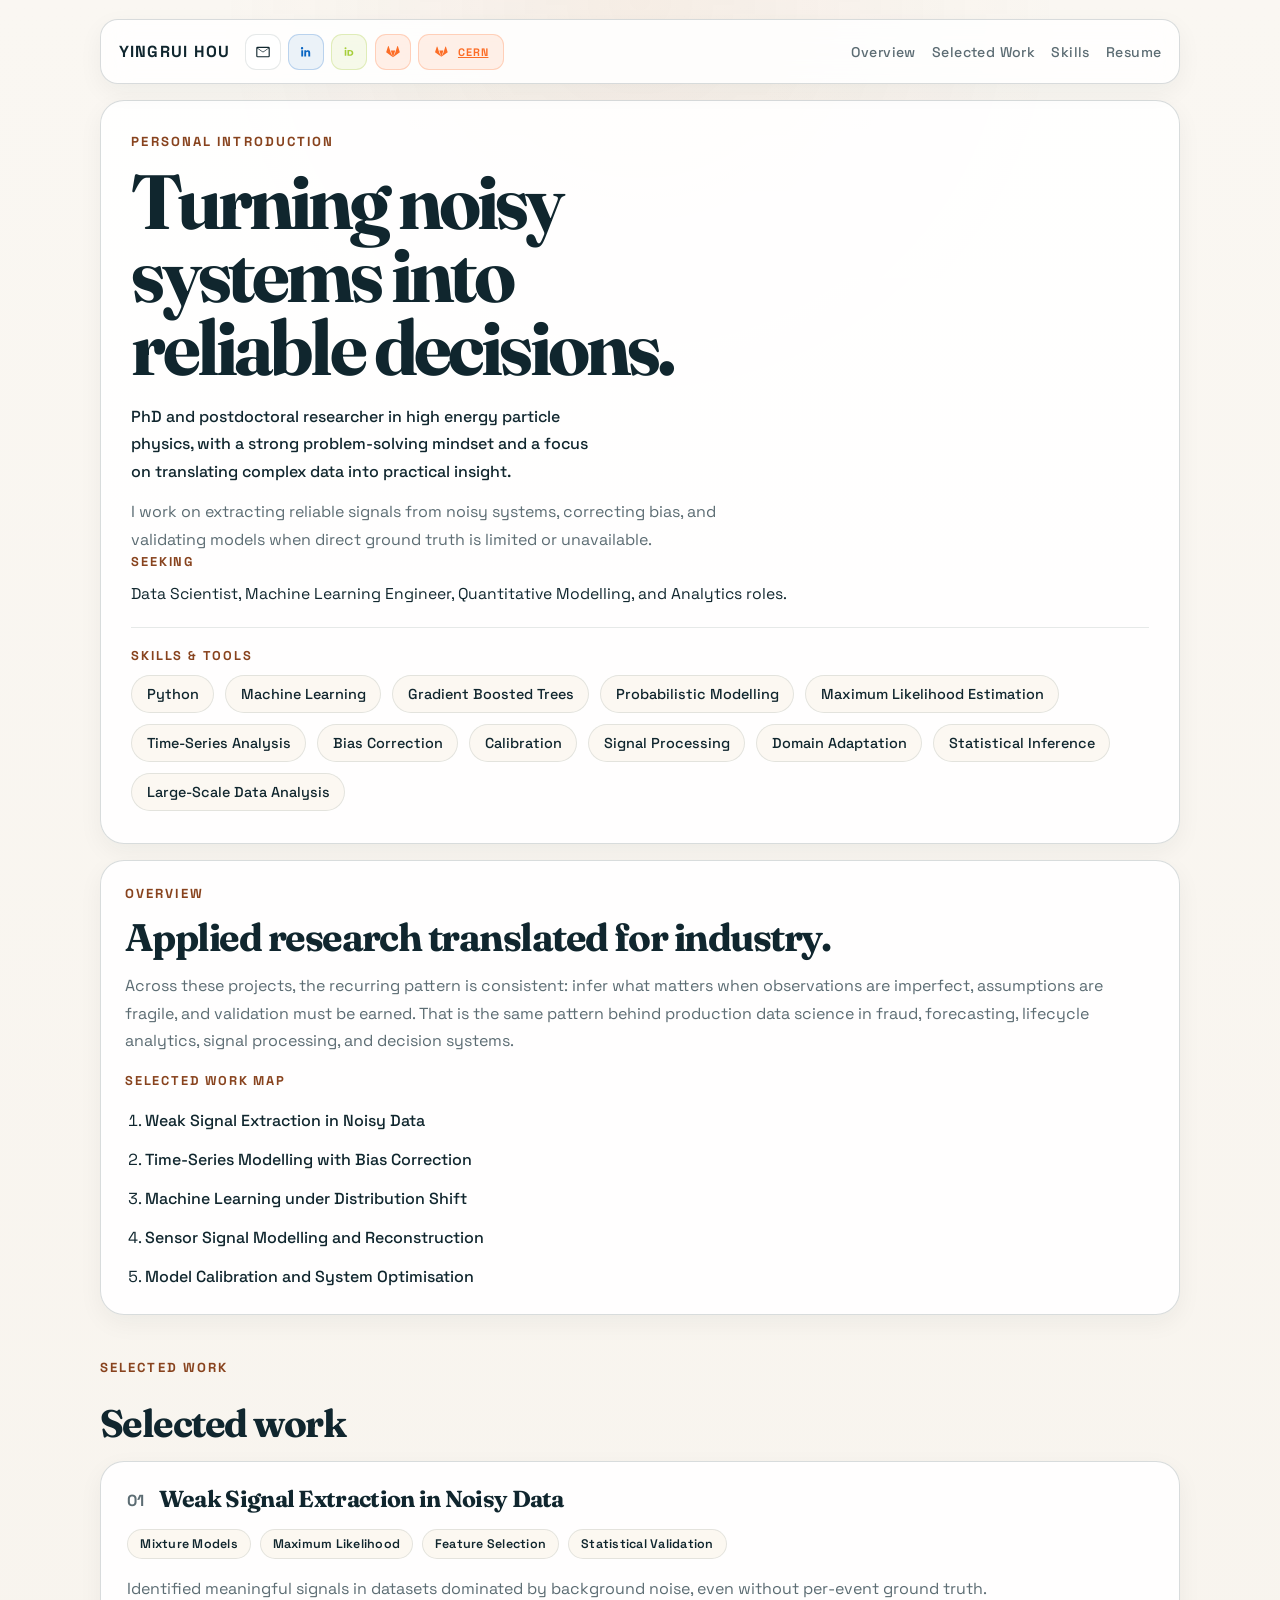
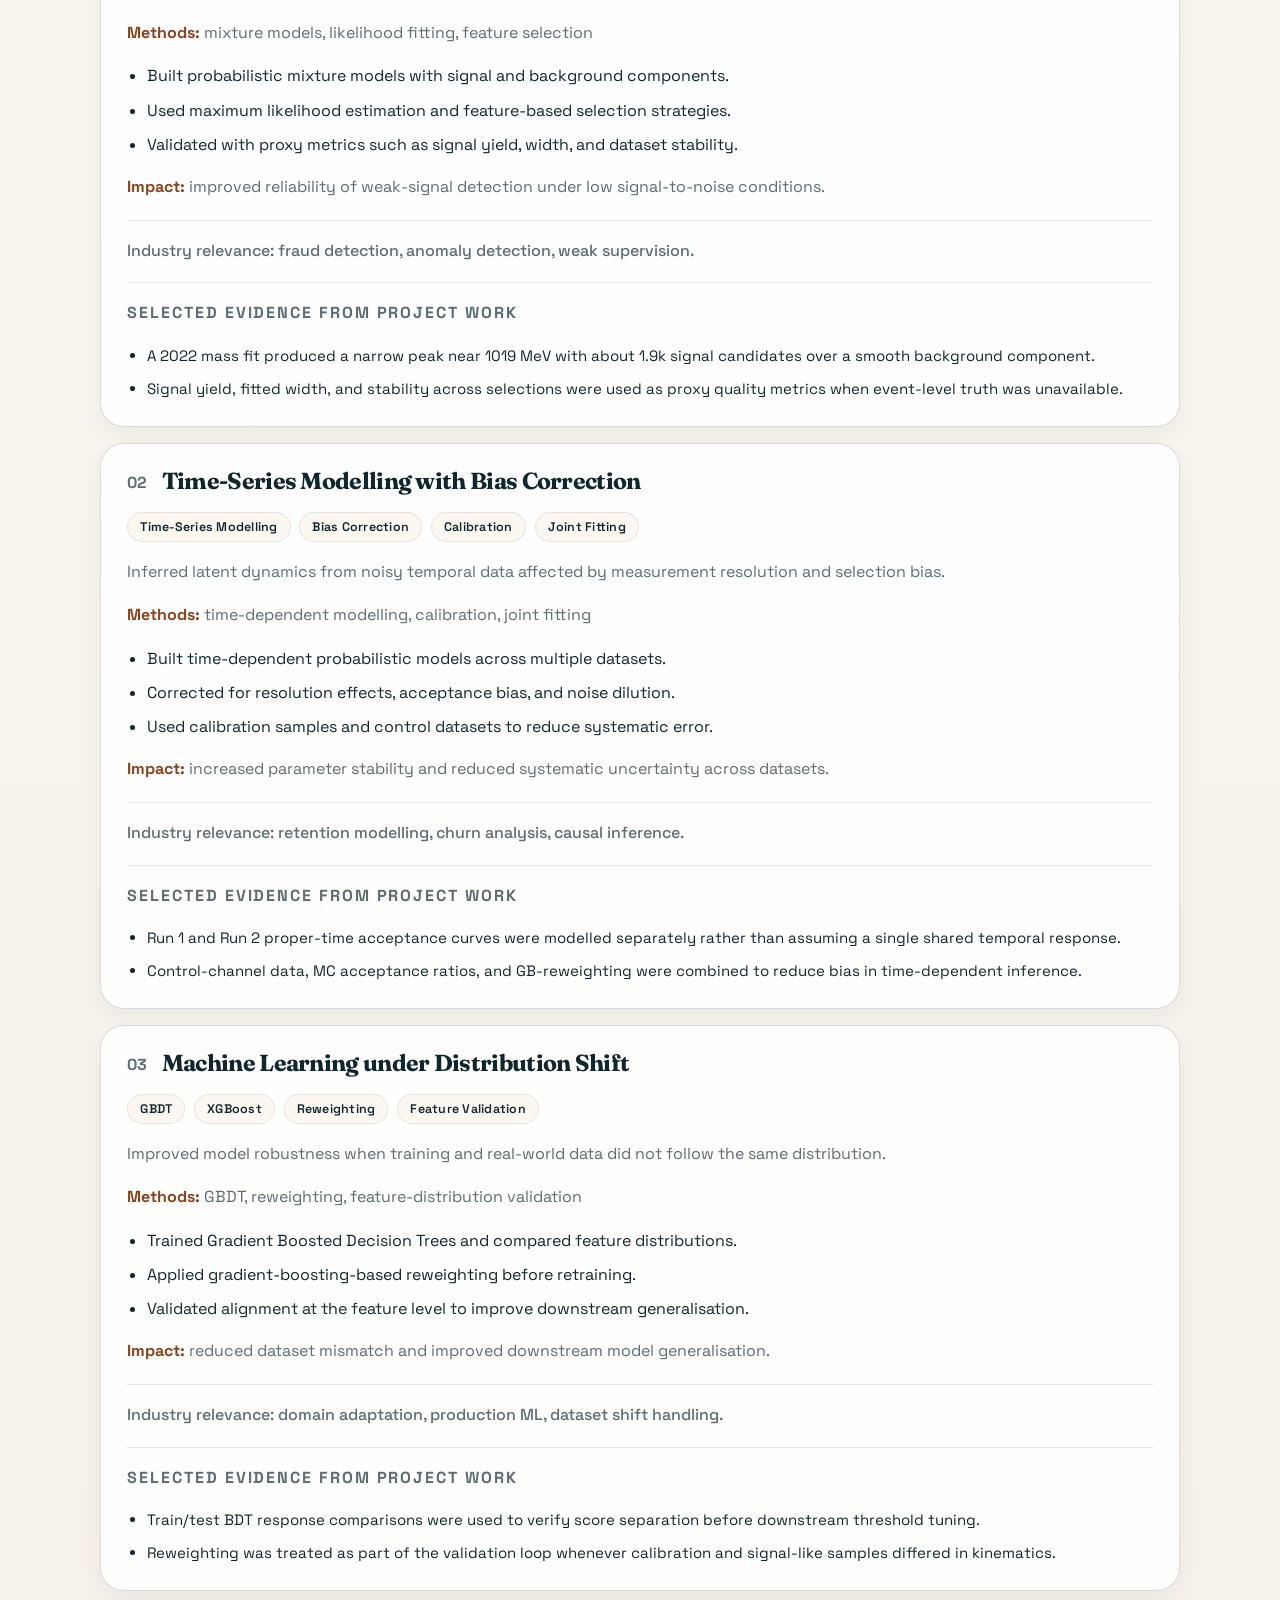
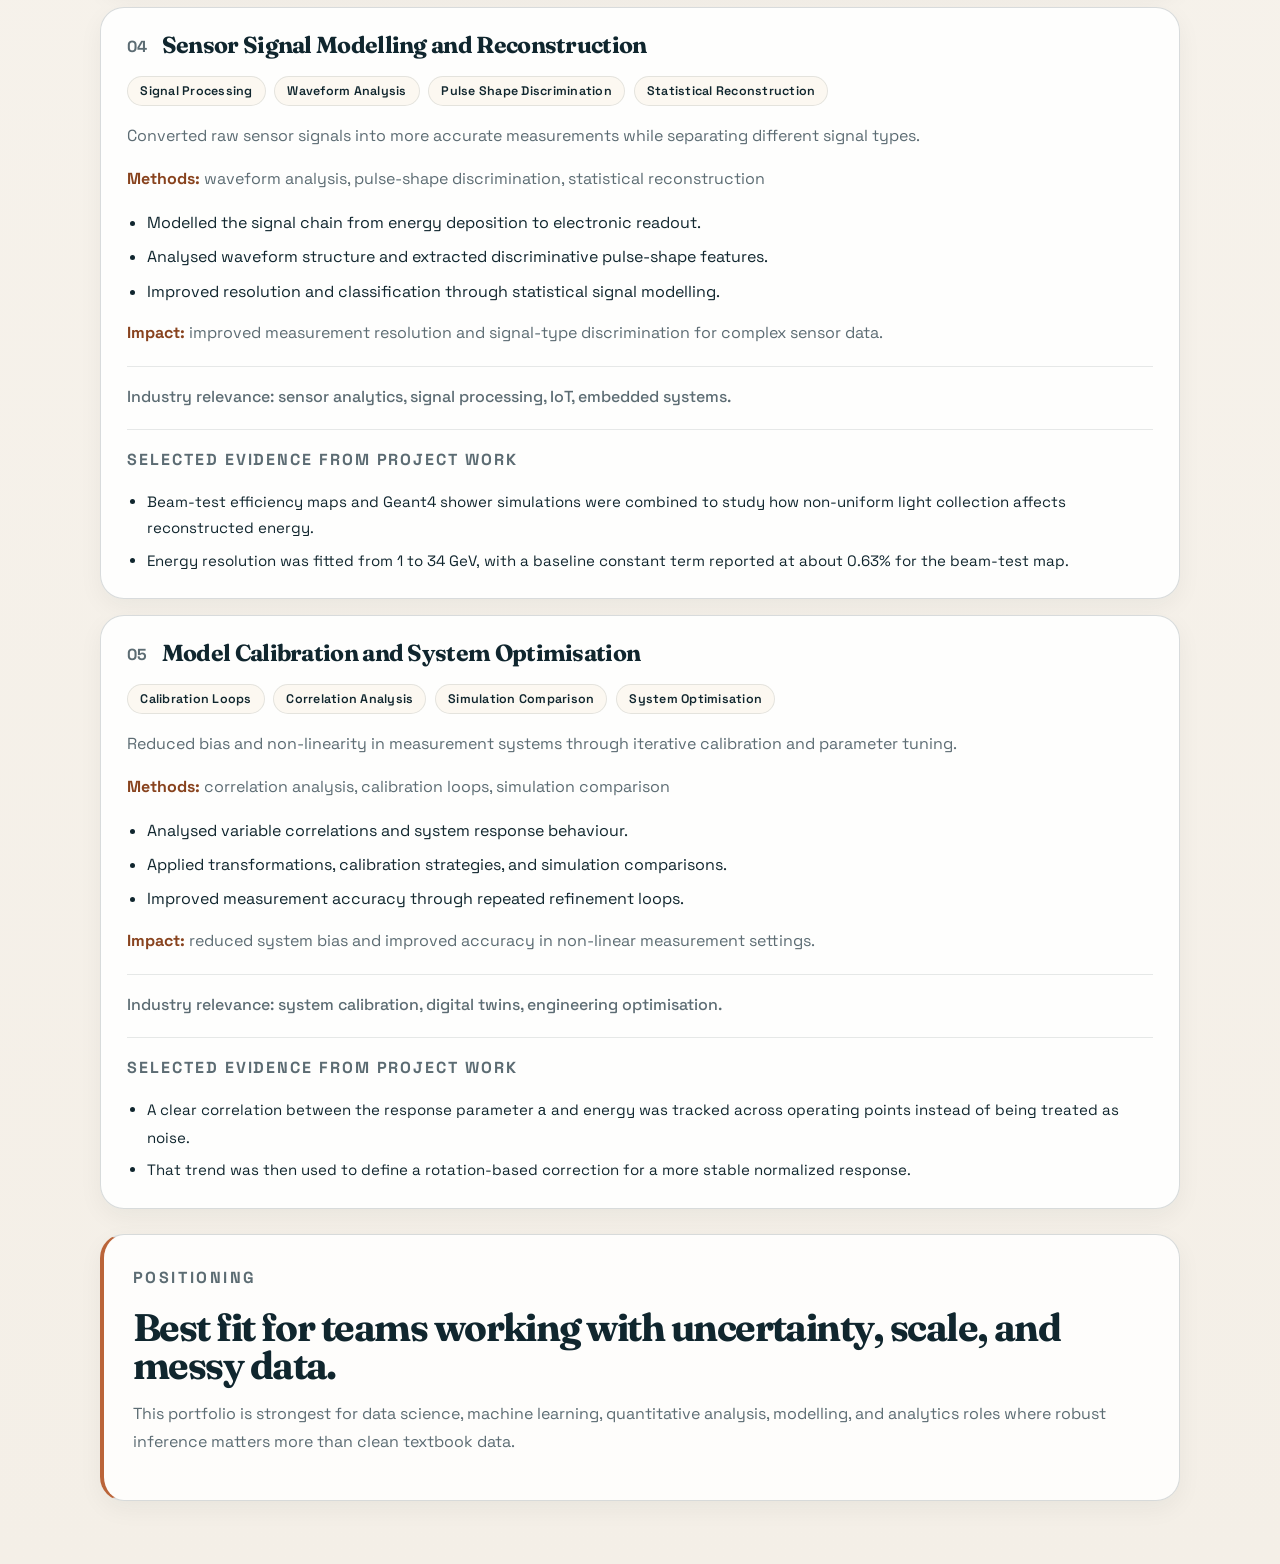
==== commit 88a717a7: "Add skill tags to selected work cards" ====
--- a/index.html
+++ b/index.html
@@ -54,6 +54,7 @@
           <a href="#overview">Overview</a>
           <a href="#selected-work">Selected Work</a>
           <a href="#competencies">Skills</a>
+          <a href="resume.html" target="_blank" rel="noopener noreferrer">Resume</a>
         </div>
       </nav>
 
@@ -97,11 +98,6 @@
                 <span class="skill-pill">Large-Scale Data Analysis</span>
               </div>
             </section>
-
-            <div class="hero-actions">
-              <a class="button button-primary" href="#selected-work">Explore Selected Work</a>
-              <a class="button button-primary" href="resume.html">Resume</a>
-            </div>
           </section>
 
           <aside class="toc-panel" id="overview" aria-label="Overview and selected work index">
@@ -139,6 +135,12 @@
                 <p class="case-number">01</p>
                 <h3>Weak Signal Extraction in Noisy Data</h3>
               </div>
+              <div class="case-tags" aria-label="Skills and tools used">
+                <span class="case-tag">Mixture Models</span>
+                <span class="case-tag">Maximum Likelihood</span>
+                <span class="case-tag">Feature Selection</span>
+                <span class="case-tag">Statistical Validation</span>
+              </div>
               <p>
                 Identified meaningful signals in datasets dominated by background noise,
                 even without per-event ground truth.
@@ -172,6 +174,12 @@
                 <p class="case-number">02</p>
                 <h3>Time-Series Modelling with Bias Correction</h3>
               </div>
+              <div class="case-tags" aria-label="Skills and tools used">
+                <span class="case-tag">Time-Series Modelling</span>
+                <span class="case-tag">Bias Correction</span>
+                <span class="case-tag">Calibration</span>
+                <span class="case-tag">Joint Fitting</span>
+              </div>
               <p>
                 Inferred latent dynamics from noisy temporal data affected by measurement
                 resolution and selection bias.
@@ -205,6 +213,12 @@
                 <p class="case-number">03</p>
                 <h3>Machine Learning under Distribution Shift</h3>
               </div>
+              <div class="case-tags" aria-label="Skills and tools used">
+                <span class="case-tag">GBDT</span>
+                <span class="case-tag">XGBoost</span>
+                <span class="case-tag">Reweighting</span>
+                <span class="case-tag">Feature Validation</span>
+              </div>
               <p>
                 Improved model robustness when training and real-world data did not follow
                 the same distribution.
@@ -238,6 +252,12 @@
                 <p class="case-number">04</p>
                 <h3>Sensor Signal Modelling and Reconstruction</h3>
               </div>
+              <div class="case-tags" aria-label="Skills and tools used">
+                <span class="case-tag">Signal Processing</span>
+                <span class="case-tag">Waveform Analysis</span>
+                <span class="case-tag">Pulse Shape Discrimination</span>
+                <span class="case-tag">Statistical Reconstruction</span>
+              </div>
               <p>
                 Converted raw sensor signals into more accurate measurements while
                 separating different signal types.
@@ -270,6 +290,12 @@
               <div class="case-study-header">
                 <p class="case-number">05</p>
                 <h3>Model Calibration and System Optimisation</h3>
+              </div>
+              <div class="case-tags" aria-label="Skills and tools used">
+                <span class="case-tag">Calibration Loops</span>
+                <span class="case-tag">Correlation Analysis</span>
+                <span class="case-tag">Simulation Comparison</span>
+                <span class="case-tag">System Optimisation</span>
               </div>
               <p>
                 Reduced bias and non-linearity in measurement systems through iterative
--- a/styles.css
+++ b/styles.css
@@ -738,6 +738,27 @@
   margin-bottom: 0.25rem;
 }
 
+.case-tags {
+  display: flex;
+  flex-wrap: wrap;
+  gap: 0.55rem;
+  margin: 0.95rem 0 1rem;
+}
+
+.case-tag {
+  display: inline-flex;
+  align-items: center;
+  min-height: 30px;
+  padding: 0.35rem 0.75rem;
+  border: 1px solid rgba(16, 38, 46, 0.1);
+  border-radius: 999px;
+  background: rgba(252, 248, 241, 0.95);
+  color: var(--text);
+  font-size: 0.78rem;
+  font-weight: 600;
+  letter-spacing: 0.02em;
+}
+
 .case-number {
   flex-shrink: 0;
   margin: 0;
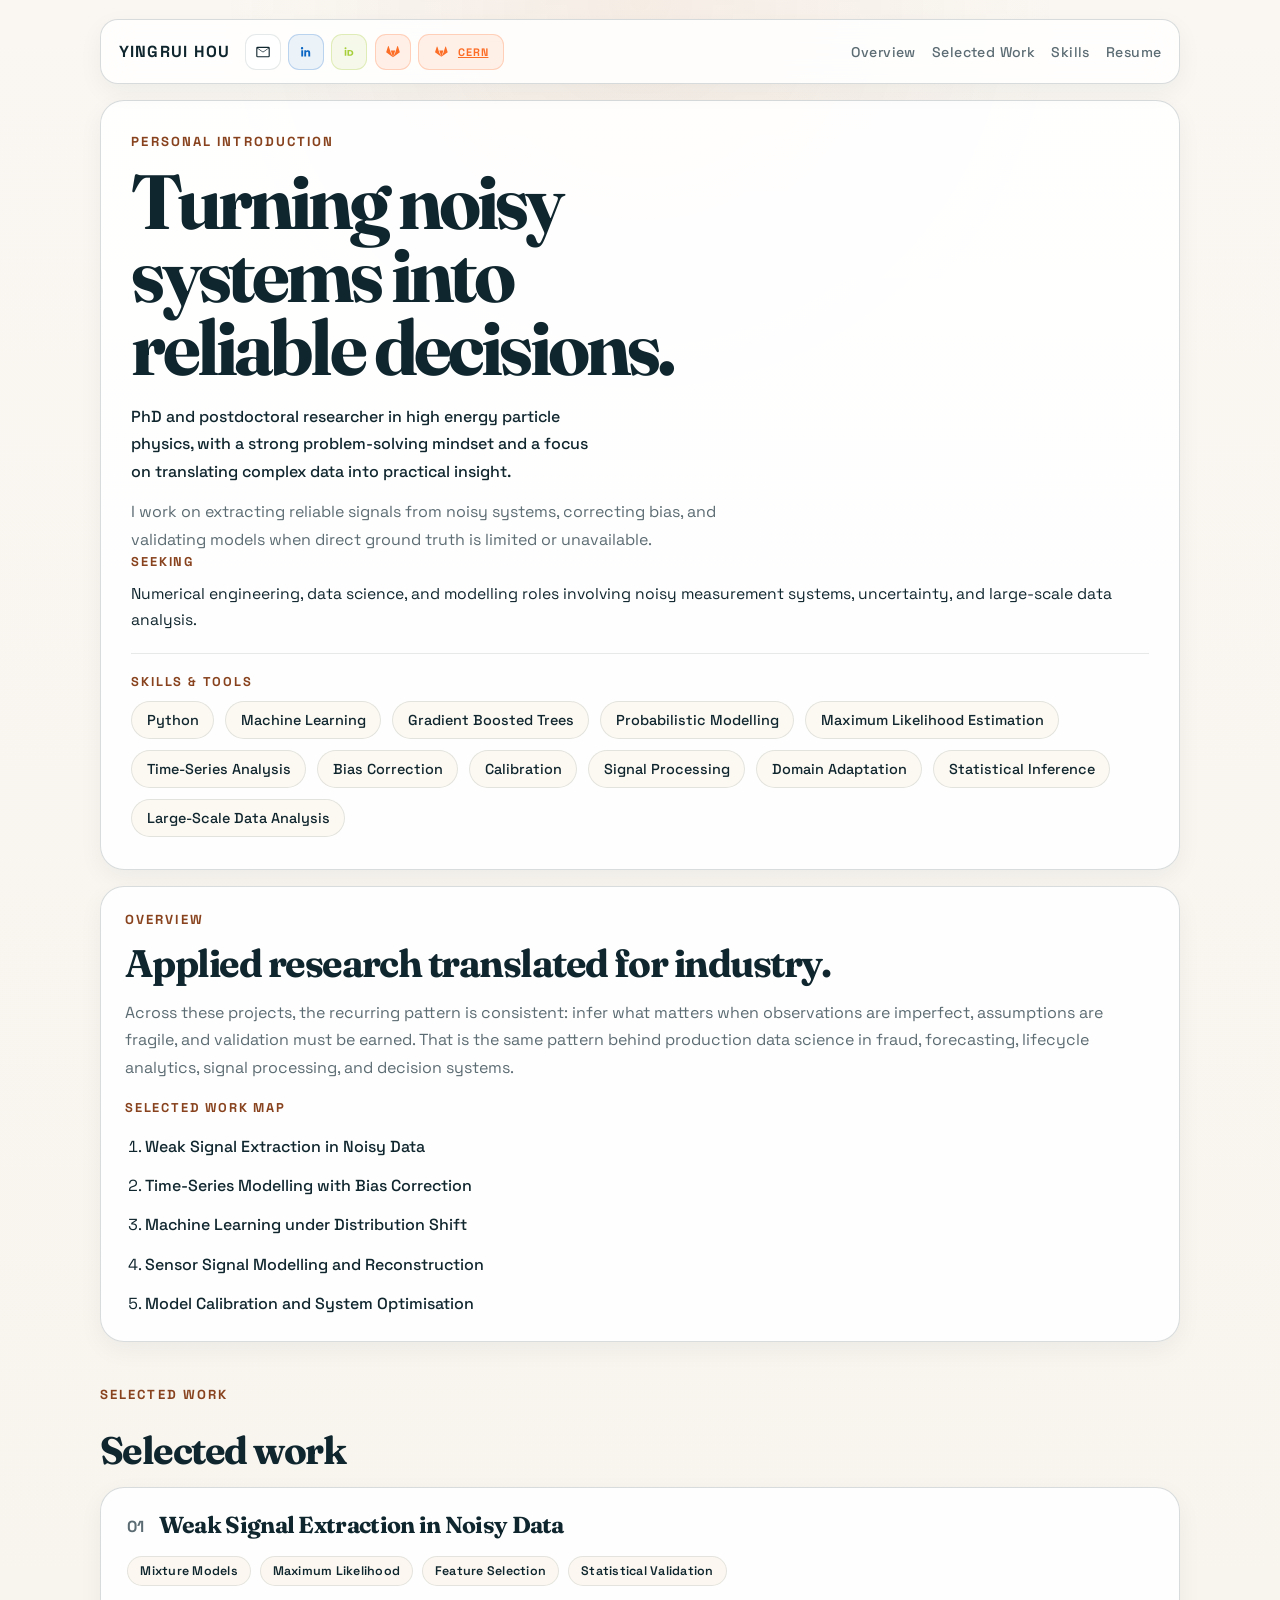
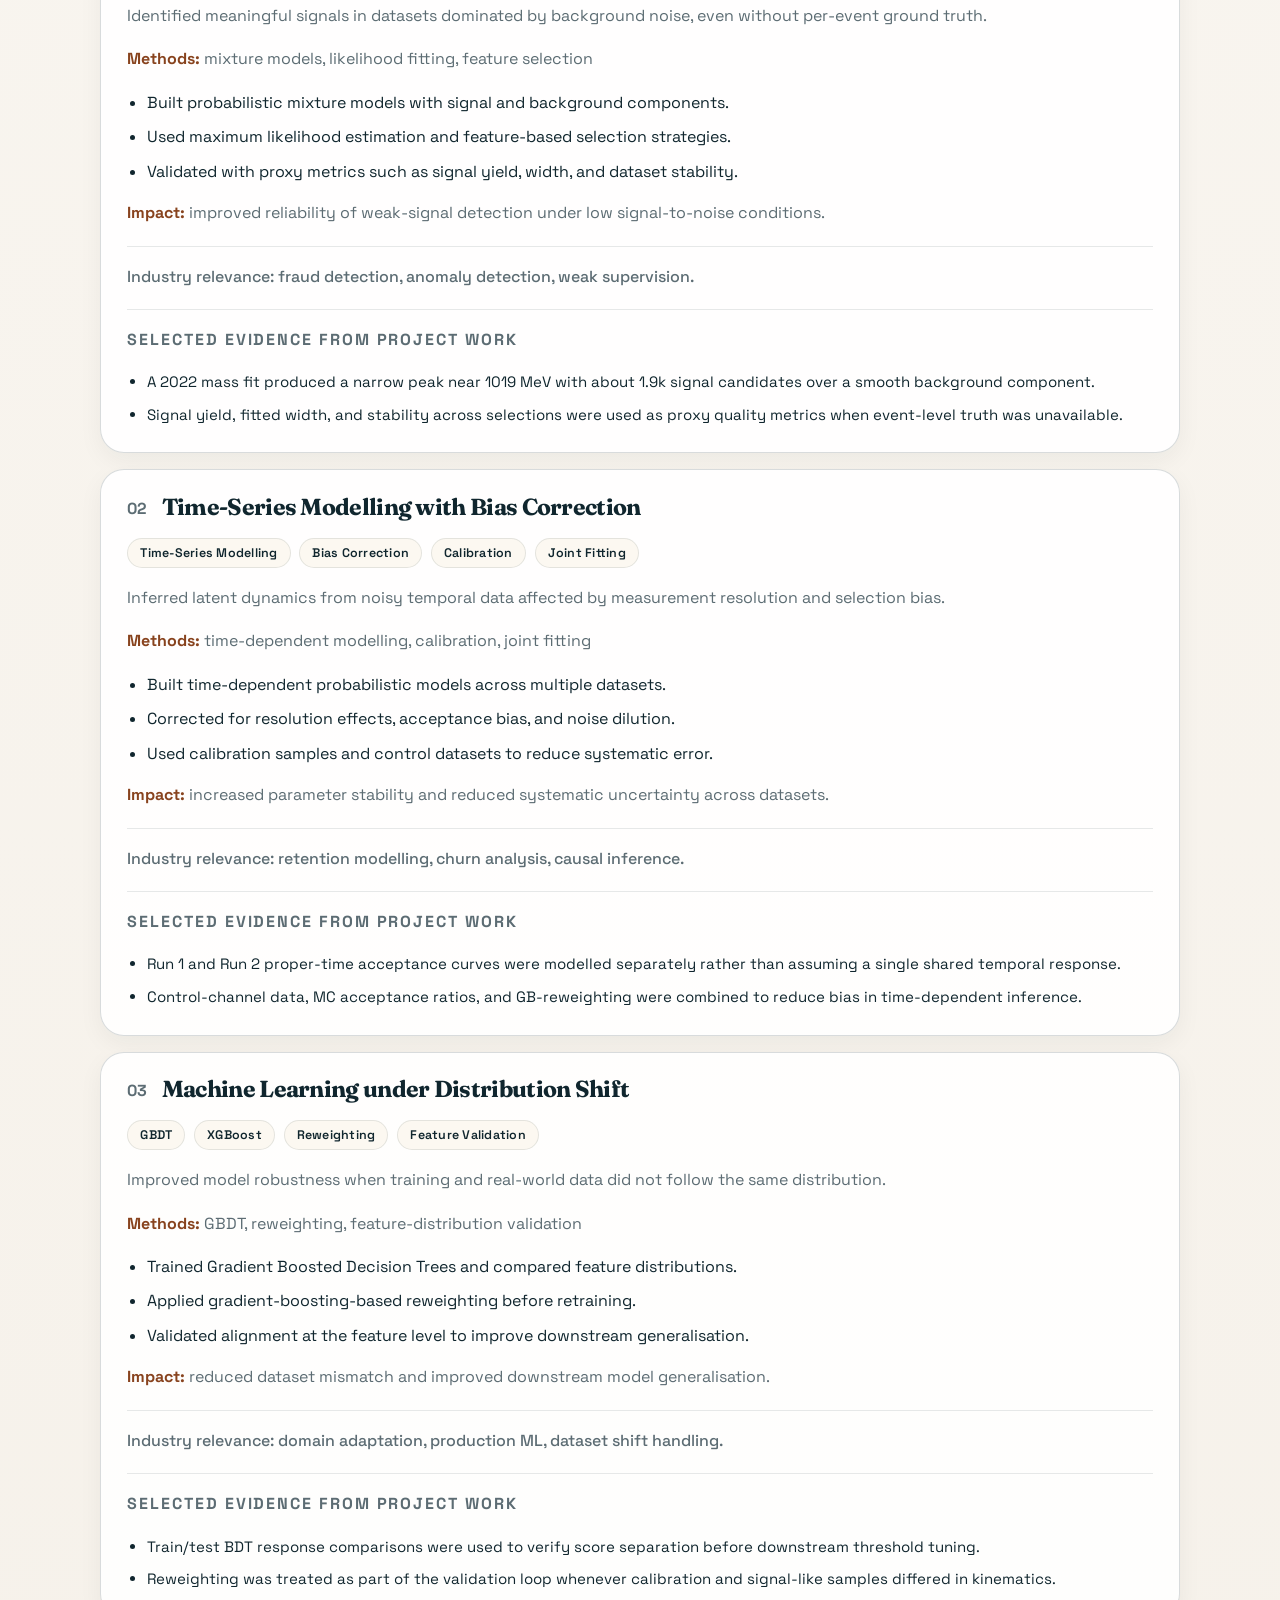
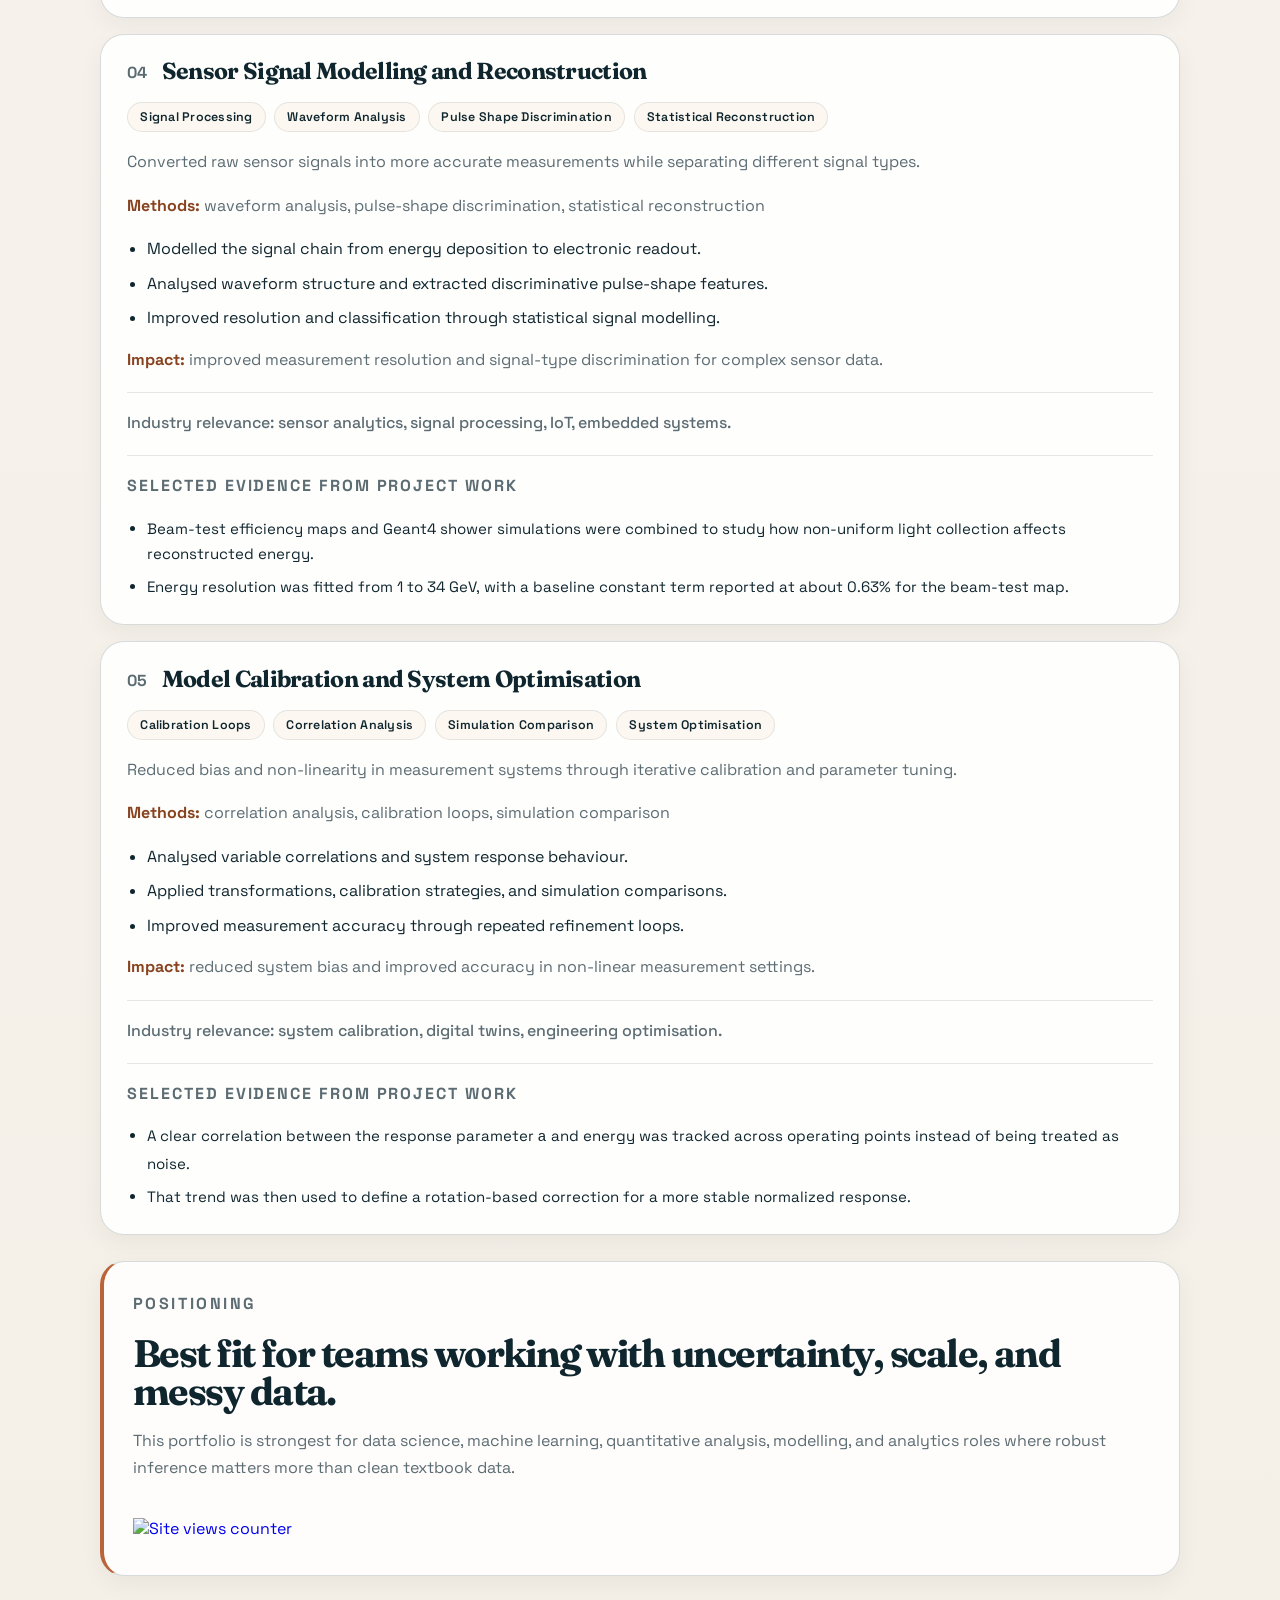
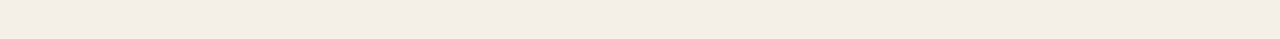
==== commit f1ea26cc: "Switch view counter to badge display" ====
--- a/index.html
+++ b/index.html
@@ -76,8 +76,8 @@
             <section class="sidebar-section">
               <p class="sidebar-label">Seeking</p>
               <p class="sidebar-copy">
-                Data Scientist, Machine Learning Engineer, Quantitative Modelling, and
-                Analytics roles.
+                Numerical engineering, data science, and modelling roles involving noisy
+                measurement systems, uncertainty, and large-scale data analysis.
               </p>
             </section>
 
@@ -336,6 +336,18 @@
               analysis, modelling, and analytics roles where robust inference matters more
               than clean textbook data.
             </p>
+            <a
+              class="site-counter"
+              href="https://counterapi.com/yingrui-hou.github.io/view/personalpage-total"
+              target="_blank"
+              rel="noopener noreferrer"
+              aria-label="Open view statistics"
+            >
+              <img
+                src="https://counterapi.com/counter.svg?ns=yingrui-hou.github.io&key=personalpage-total&label=views&style=flat&color=88431e&labelColor=f3e7d9"
+                alt="Site views counter"
+              />
+            </a>
           </div>
         </section>
       </main>
--- a/styles.css
+++ b/styles.css
@@ -92,6 +92,53 @@
   margin: 0.75rem 0 0;
   color: var(--text-muted);
   font-size: 1rem;
+}
+
+.resume-name-row {
+  display: flex;
+  align-items: center;
+  gap: 0.8rem;
+}
+
+.name-audio-button {
+  display: inline-flex;
+  align-items: center;
+  justify-content: center;
+  width: 40px;
+  height: 40px;
+  margin-top: 0.35rem;
+  padding: 0;
+  border: 1px solid rgba(16, 38, 46, 0.12);
+  border-radius: 999px;
+  background: rgba(255, 255, 255, 0.72);
+  color: var(--accent-dark);
+  cursor: pointer;
+  transition:
+    transform 0.18s ease,
+    border-color 0.18s ease,
+    background-color 0.18s ease;
+}
+
+.name-audio-button:hover {
+  transform: translateY(-1px);
+  border-color: rgba(143, 72, 37, 0.3);
+  background: rgba(255, 251, 245, 0.95);
+}
+
+.name-audio-button.is-playing {
+  border-color: rgba(186, 100, 57, 0.28);
+  background: rgba(255, 244, 236, 0.96);
+}
+
+.name-audio-button:disabled {
+  opacity: 0.45;
+  cursor: not-allowed;
+}
+
+.name-audio-button svg {
+  width: 18px;
+  height: 18px;
+  fill: currentColor;
 }
 
 .resume-links {
@@ -792,6 +839,27 @@
   margin-top: 0.45rem;
 }
 
+.site-counter {
+  display: inline-flex;
+  align-items: center;
+  margin-top: 1.25rem;
+  text-decoration: none;
+}
+
+.site-counter img {
+  display: block;
+  height: 28px;
+}
+
+.counterapi-invisible {
+  position: absolute;
+  width: 0;
+  height: 0;
+  overflow: hidden;
+  opacity: 0;
+  pointer-events: none;
+}
+
 .case-evidence {
   margin-top: 1.15rem;
   padding: 1rem 0 0;
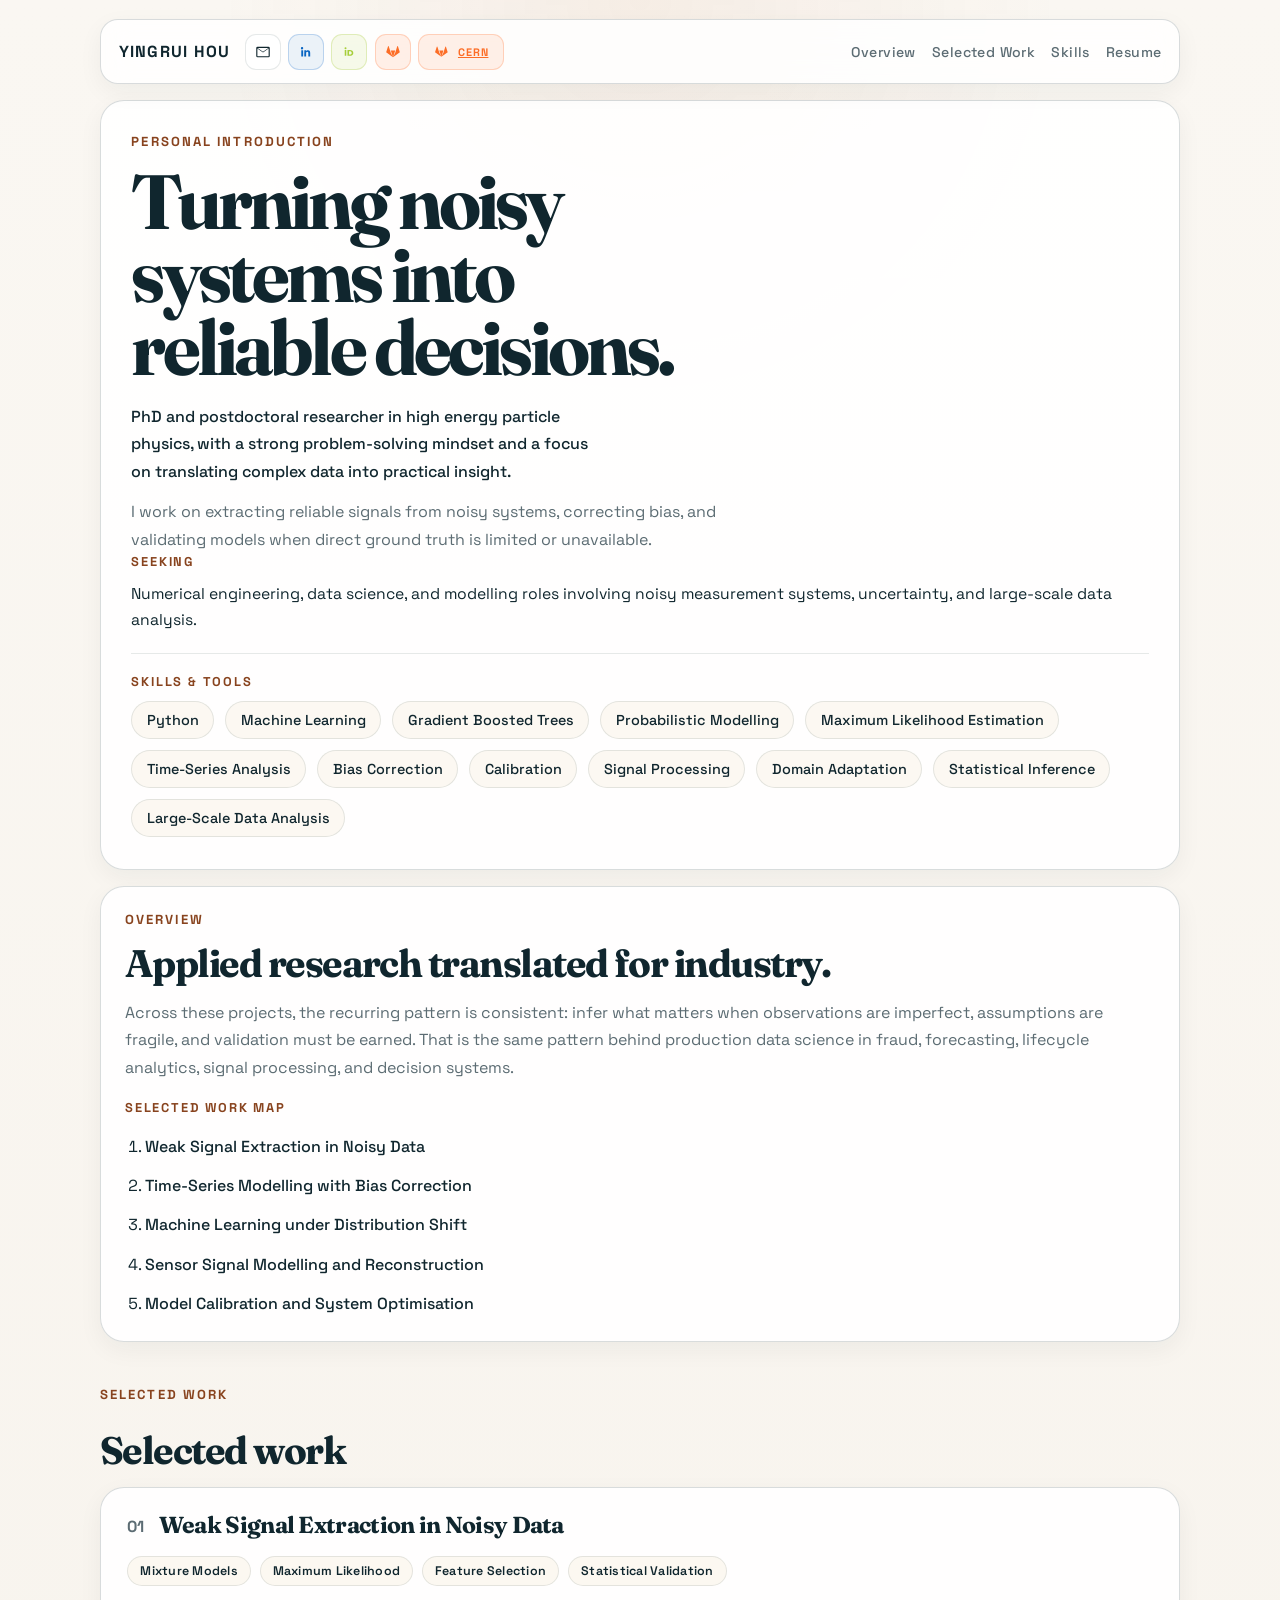
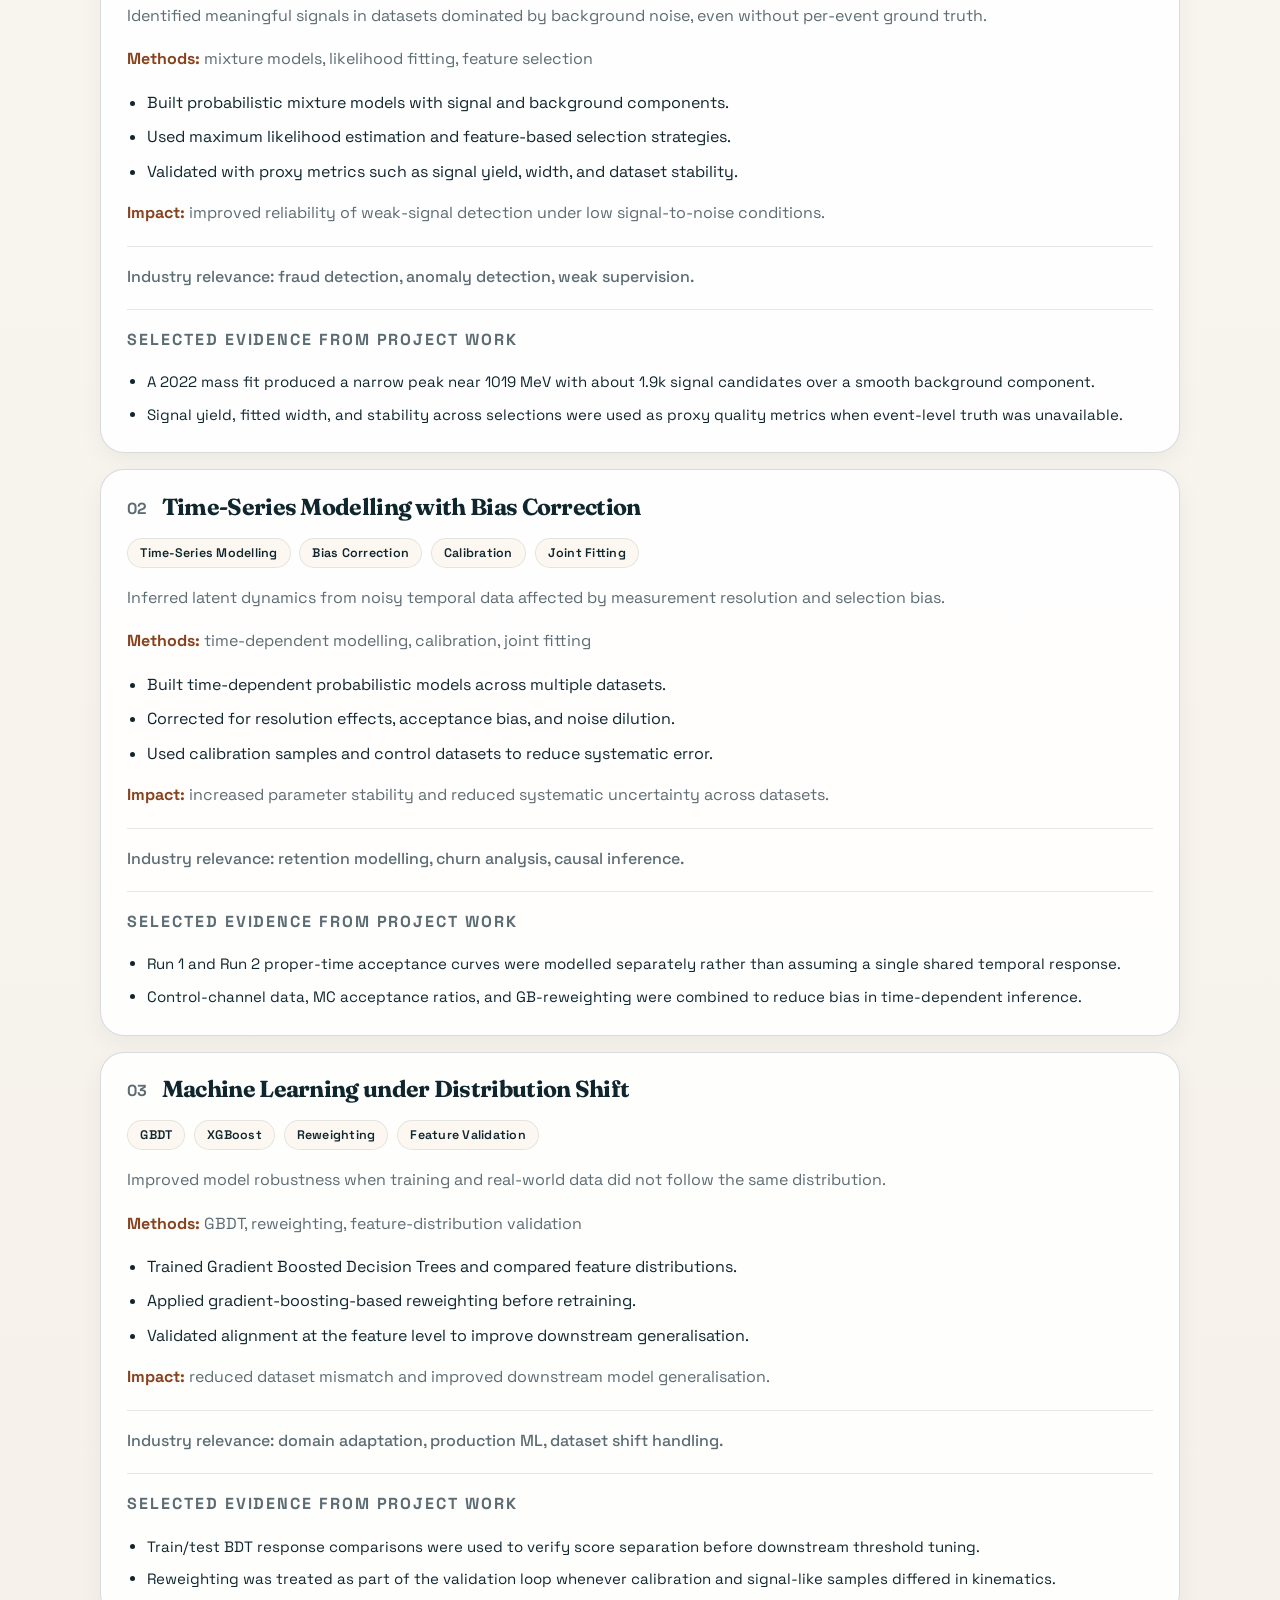
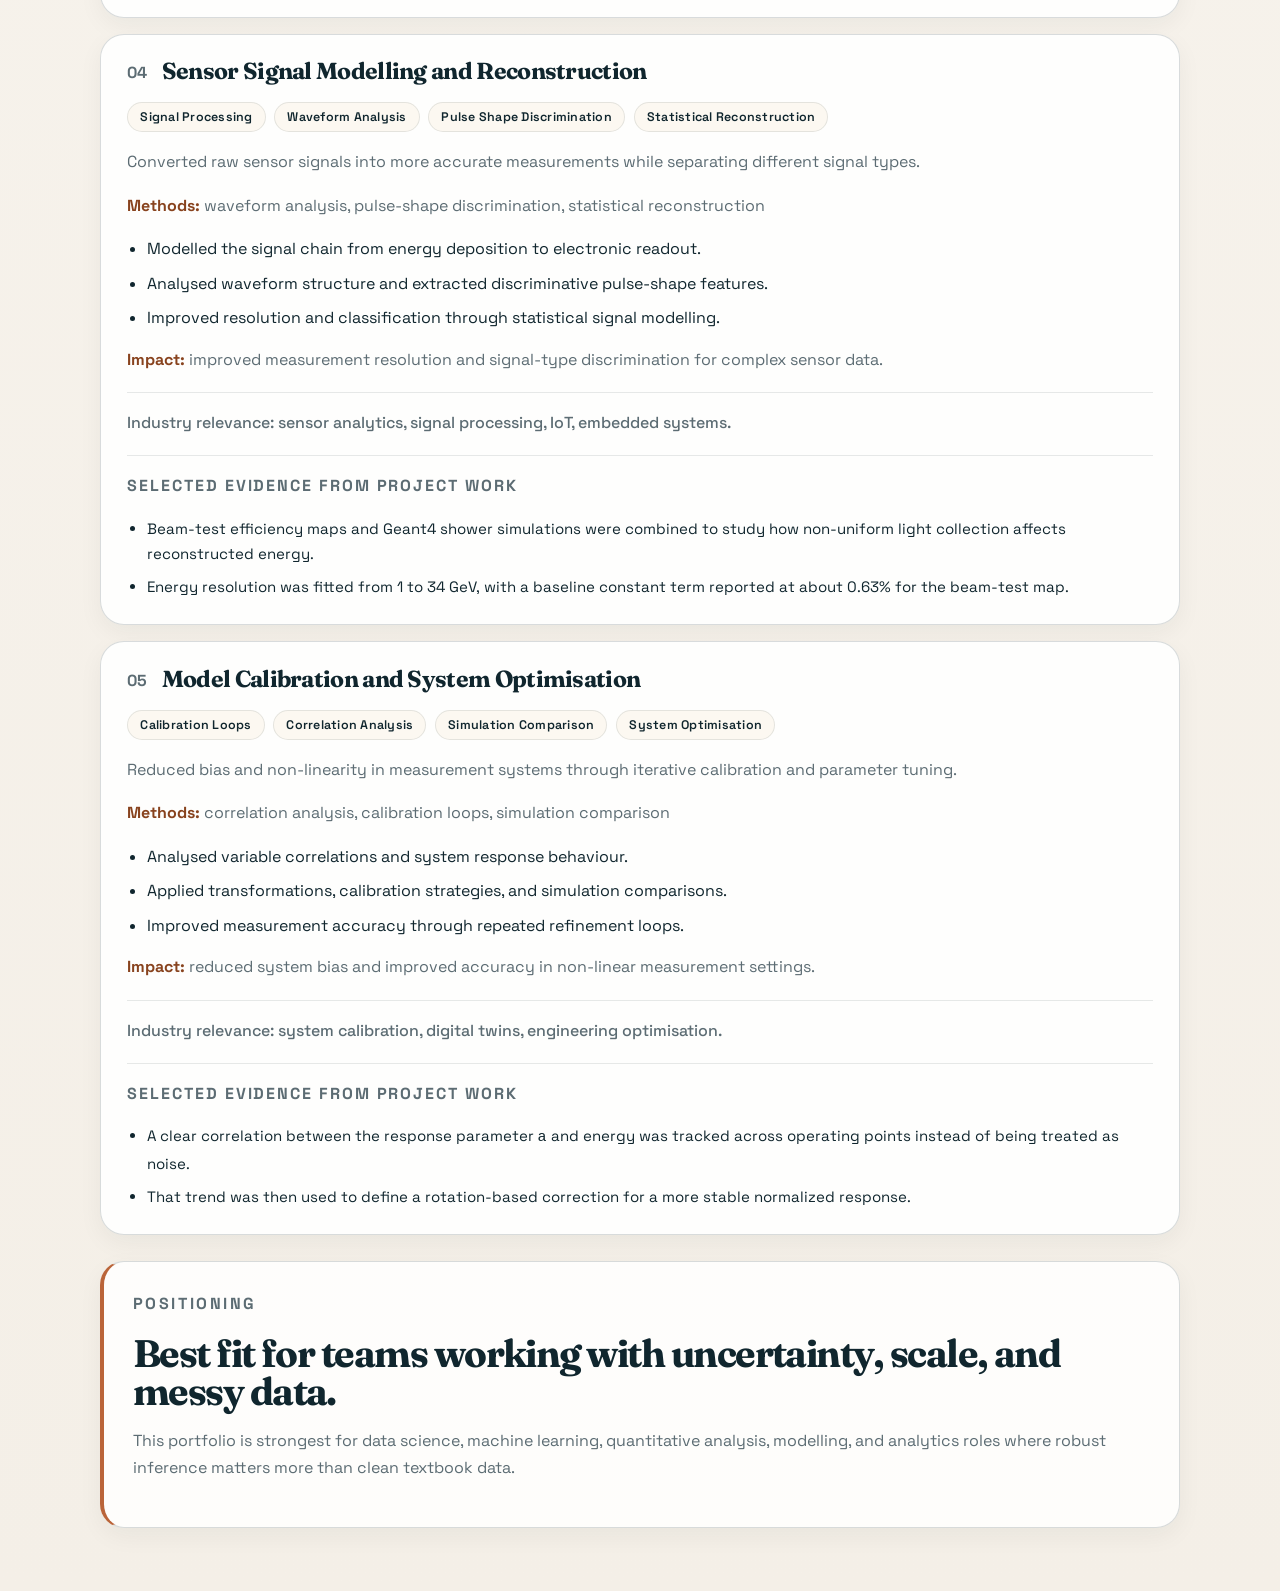
==== commit 2a6e88c9: "Remove site counter" ====
--- a/index.html
+++ b/index.html
@@ -336,18 +336,6 @@
               analysis, modelling, and analytics roles where robust inference matters more
               than clean textbook data.
             </p>
-            <a
-              class="site-counter"
-              href="https://counterapi.com/yingrui-hou.github.io/view/personalpage-total"
-              target="_blank"
-              rel="noopener noreferrer"
-              aria-label="Open view statistics"
-            >
-              <img
-                src="https://counterapi.com/counter.svg?ns=yingrui-hou.github.io&key=personalpage-total&label=views&style=flat&color=88431e&labelColor=f3e7d9"
-                alt="Site views counter"
-              />
-            </a>
           </div>
         </section>
       </main>
--- a/styles.css
+++ b/styles.css
@@ -839,27 +839,6 @@
   margin-top: 0.45rem;
 }
 
-.site-counter {
-  display: inline-flex;
-  align-items: center;
-  margin-top: 1.25rem;
-  text-decoration: none;
-}
-
-.site-counter img {
-  display: block;
-  height: 28px;
-}
-
-.counterapi-invisible {
-  position: absolute;
-  width: 0;
-  height: 0;
-  overflow: hidden;
-  opacity: 0;
-  pointer-events: none;
-}
-
 .case-evidence {
   margin-top: 1.15rem;
   padding: 1rem 0 0;
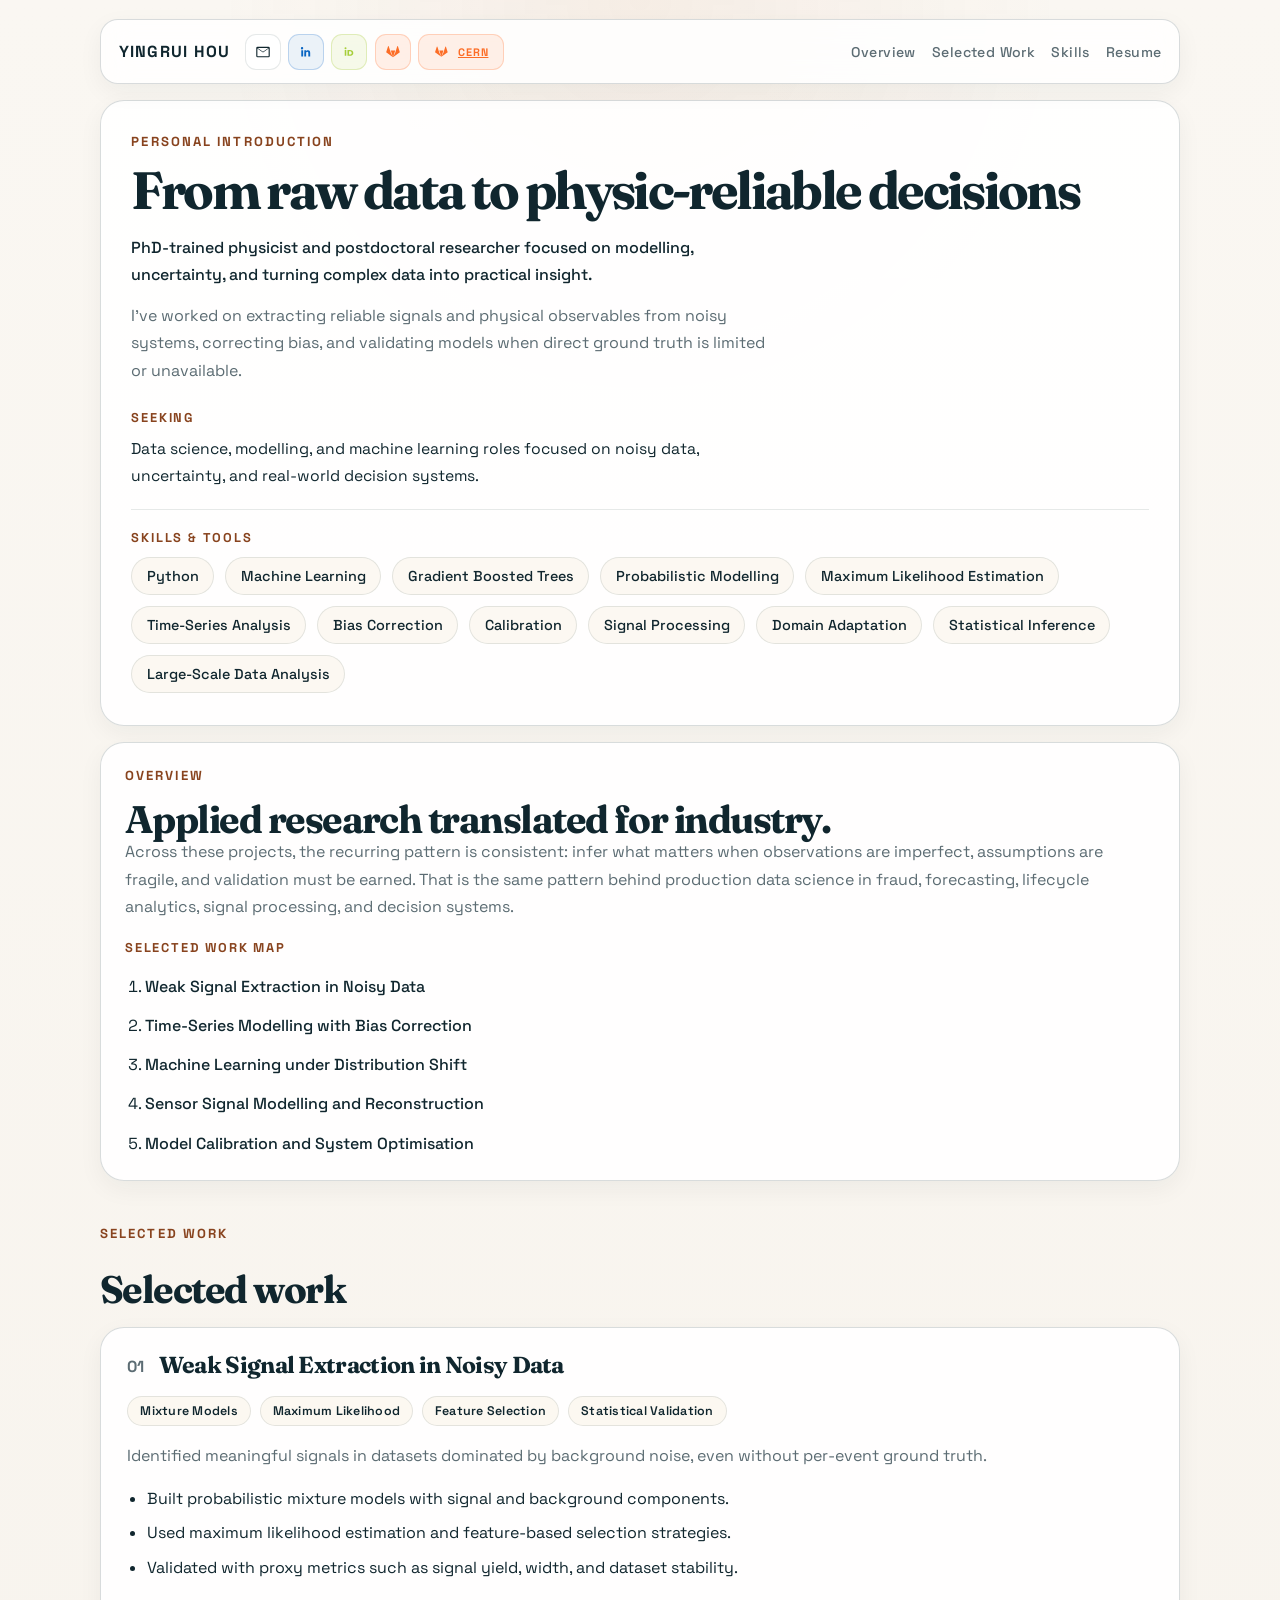
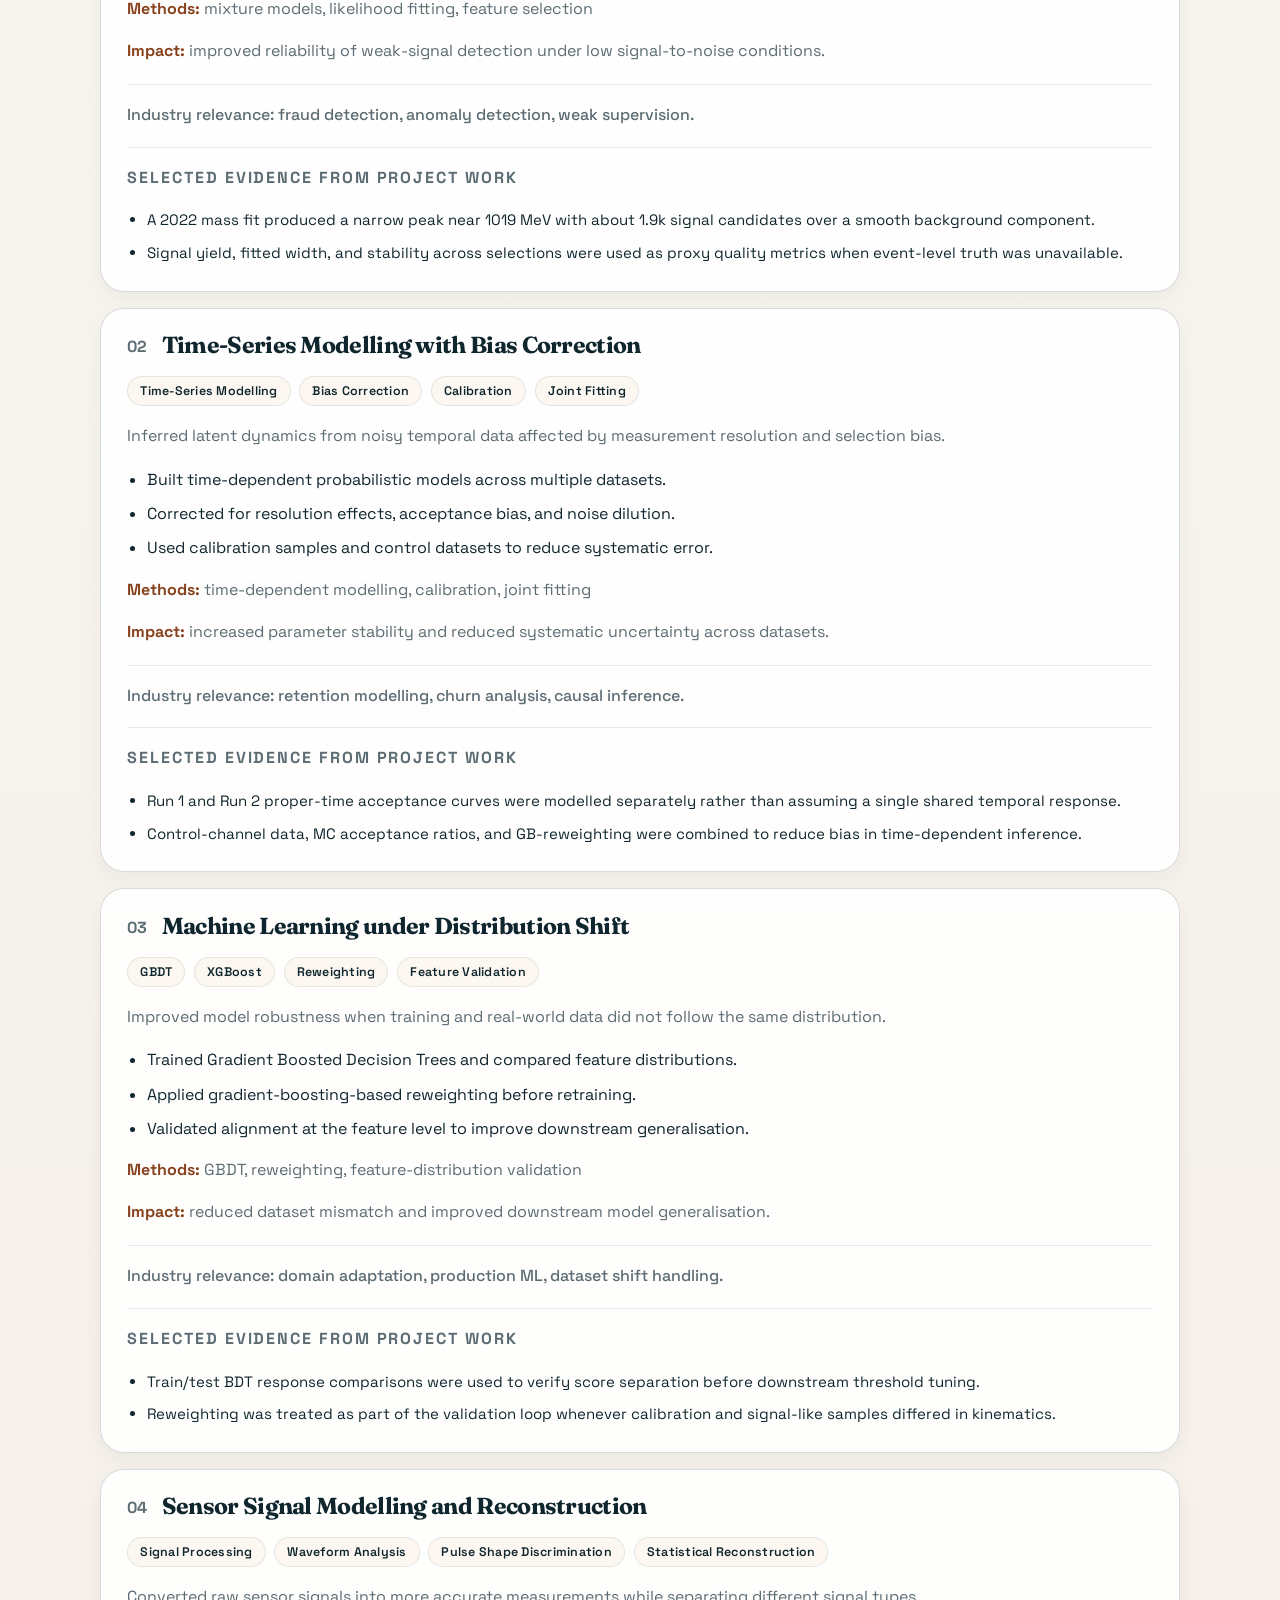
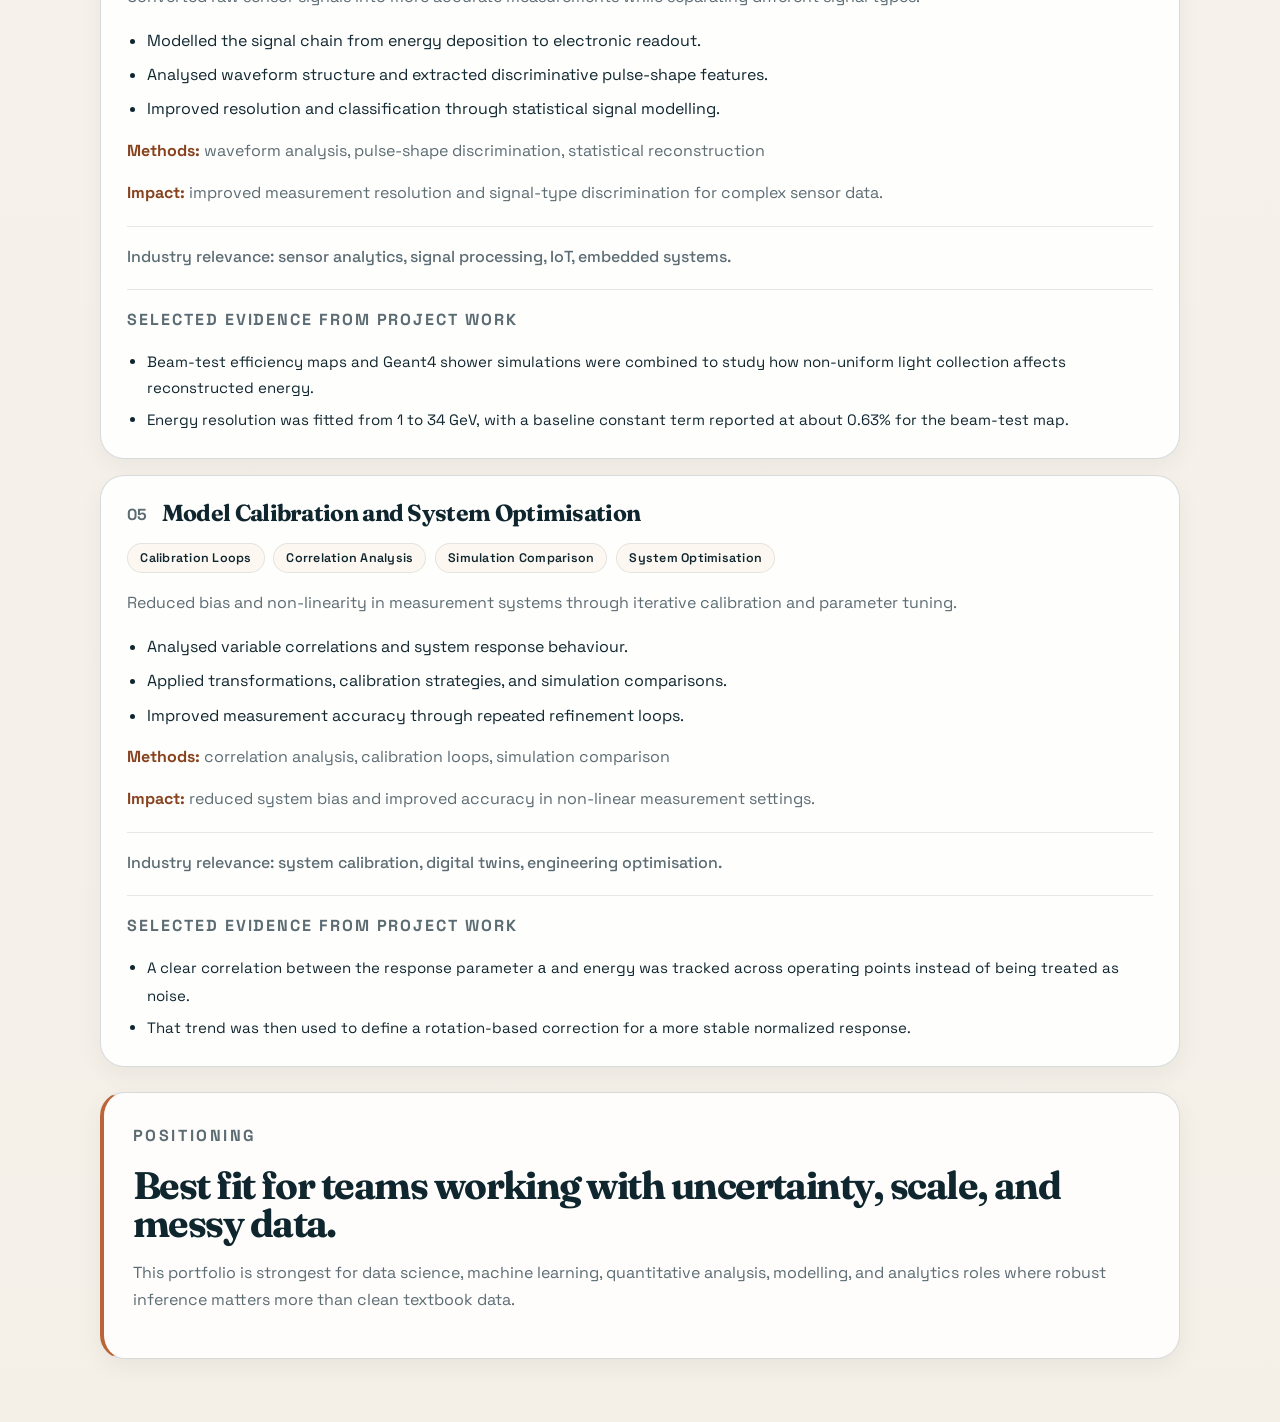
==== commit c7917124: "Remove repeated seeking wording" ====
--- a/index.html
+++ b/index.html
@@ -22,32 +22,7 @@
         <div class="topbar-identity">
           <a class="brand" href="#top">Yingrui Hou</a>
           <div class="icon-links topbar-links" aria-label="Personal links">
-            <a class="icon-link" href="mailto:yingrui.hou@outlook.com" aria-label="Email" title="Email">
-              <svg viewBox="0 0 24 24" aria-hidden="true">
-                <path d="M3 6.75A1.75 1.75 0 0 1 4.75 5h14.5A1.75 1.75 0 0 1 21 6.75v10.5A1.75 1.75 0 0 1 19.25 19H4.75A1.75 1.75 0 0 1 3 17.25Zm1.5.56v9.94c0 .14.11.25.25.25h14.5a.25.25 0 0 0 .25-.25V7.31l-7.04 5.16a.75.75 0 0 1-.88 0Zm14.7-.81H4.8L12 11.78Z" />
-              </svg>
-            </a>
-            <a class="icon-link icon-link-linkedin" href="https://www.linkedin.com/in/yingrui-hou" aria-label="LinkedIn" title="LinkedIn">
-              <svg viewBox="0 0 24 24" aria-hidden="true">
-                <path d="M6.94 8.5A1.56 1.56 0 1 1 6.94 5.4a1.56 1.56 0 0 1 0 3.1M5.7 9.75h2.5V18H5.7zm4.06 0h2.4v1.13h.04c.33-.63 1.15-1.3 2.37-1.3 2.54 0 3.01 1.67 3.01 3.84V18h-2.5v-4.04c0-.96-.02-2.2-1.34-2.2-1.35 0-1.56 1.06-1.56 2.14V18h-2.5z" />
-              </svg>
-            </a>
-            <a class="icon-link icon-link-orcid" href="https://orcid.org/0000-0001-6454-278X" aria-label="ORCID" title="ORCID">
-              <svg viewBox="0 0 24 24" aria-hidden="true">
-                <path d="M7.35 5.5a1.35 1.35 0 1 1 0 2.7 1.35 1.35 0 0 1 0-2.7M6.3 9.4h2.1v7.6H6.3zm3.65 0h3.06c2.85 0 4.75 1.61 4.75 3.8 0 2.39-1.82 3.8-4.82 3.8H9.95Zm2.1 1.74v4.12h.78c1.69 0 2.76-.77 2.76-2.06 0-1.32-1-2.06-2.71-2.06Z" />
-              </svg>
-            </a>
-            <a class="icon-link icon-link-gitlab" href="https://gitlab.com/hyrsophie" aria-label="GitLab" title="GitLab">
-              <svg viewBox="0 0 24 24" aria-hidden="true">
-                <path d="m12 18.9 2.94-9.04H9.06Zm0 0-9.12-6.63 2.55-7.85a.46.46 0 0 1 .87 0l2.76 8.48Zm0 0 9.12-6.63-2.55-7.85a.46.46 0 0 0-.87 0l-2.76 8.48Z" />
-              </svg>
-            </a>
-            <a class="icon-link icon-link-gitlab icon-link-labeled" href="https://gitlab.cern.ch/yihou" aria-label="CERN GitLab" title="CERN GitLab">
-              <svg viewBox="0 0 24 24" aria-hidden="true">
-                <path d="m12 18.9 2.94-9.04H9.06Zm0 0-9.12-6.63 2.55-7.85a.46.46 0 0 1 .87 0l2.76 8.48Zm0 0 9.12-6.63-2.55-7.85a.46.46 0 0 0-.87 0l-2.76 8.48Z" />
-              </svg>
-              <span class="icon-link-text">CERN</span>
-            </a>
+            <a class="icon-link" href="mailto:yingrui.hou@outlook.com" aria-label="Email" title="Email"><svg viewBox="0 0 24 24" aria-hidden="true"><path d="M3 6.75A1.75 1.75 0 0 1 4.75 5h14.5A1.75 1.75 0 0 1 21 6.75v10.5A1.75 1.75 0 0 1 19.25 19H4.75A1.75 1.75 0 0 1 3 17.25Zm1.5.56v9.94c0 .14.11.25.25.25h14.5a.25.25 0 0 0 .25-.25V7.31l-7.04 5.16a.75.75 0 0 1-.88 0Zm14.7-.81H4.8L12 11.78Z" /></svg></a><a class="icon-link icon-link-linkedin" href="https://www.linkedin.com/in/yingrui-hou" aria-label="LinkedIn" title="LinkedIn"><svg viewBox="0 0 24 24" aria-hidden="true"><path d="M6.94 8.5A1.56 1.56 0 1 1 6.94 5.4a1.56 1.56 0 0 1 0 3.1M5.7 9.75h2.5V18H5.7zm4.06 0h2.4v1.13h.04c.33-.63 1.15-1.3 2.37-1.3 2.54 0 3.01 1.67 3.01 3.84V18h-2.5v-4.04c0-.96-.02-2.2-1.34-2.2-1.35 0-1.56 1.06-1.56 2.14V18h-2.5z" /></svg></a><a class="icon-link icon-link-orcid" href="https://orcid.org/0000-0001-6454-278X" aria-label="ORCID" title="ORCID"><svg viewBox="0 0 24 24" aria-hidden="true"><path d="M7.35 5.5a1.35 1.35 0 1 1 0 2.7 1.35 1.35 0 0 1 0-2.7M6.3 9.4h2.1v7.6H6.3zm3.65 0h3.06c2.85 0 4.75 1.61 4.75 3.8 0 2.39-1.82 3.8-4.82 3.8H9.95Zm2.1 1.74v4.12h.78c1.69 0 2.76-.77 2.76-2.06 0-1.32-1-2.06-2.71-2.06Z" /></svg></a><a class="icon-link icon-link-gitlab" href="https://gitlab.com/hyrsophie" aria-label="GitLab" title="GitLab"><svg viewBox="0 0 24 24" aria-hidden="true"><path d="m12 18.9 2.94-9.04H9.06Zm0 0-9.12-6.63 2.55-7.85a.46.46 0 0 1 .87 0l2.76 8.48Zm0 0 9.12-6.63-2.55-7.85a.46.46 0 0 0-.87 0l-2.76 8.48Z" /></svg></a><a class="icon-link icon-link-gitlab icon-link-labeled" href="https://gitlab.cern.ch/yihou" aria-label="CERN GitLab" title="CERN GitLab"><svg viewBox="0 0 24 24" aria-hidden="true"><path d="m12 18.9 2.94-9.04H9.06Zm0 0-9.12-6.63 2.55-7.85a.46.46 0 0 1 .87 0l2.76 8.48Zm0 0 9.12-6.63-2.55-7.85a.46.46 0 0 0-.87 0l-2.76 8.48Z" /></svg><span class="icon-link-text">CERN</span></a>
           </div>
         </div>
         <div class="nav-links">
@@ -61,41 +36,20 @@
       <header class="hero">
         <div class="hero-layout" id="top">
           <section class="profile-panel">
-          <p class="eyebrow">Personal Introduction</p>
-            <h1>Turning noisy systems into reliable decisions.</h1>
-            <p class="hero-about">
-              PhD and postdoctoral researcher in high energy particle physics, with a
-              strong problem-solving mindset and a focus on translating complex data into
-              practical insight.
-            </p>
-            <p class="hero-copy">
-              I work on extracting reliable signals from noisy systems, correcting bias,
-              and validating models when direct ground truth is limited or unavailable.
-            </p>
+            <p class="eyebrow">Personal Introduction</p>
+            <h1>From raw data to physic-reliable decisions</h1>
+            <p class="hero-about">PhD-trained physicist and postdoctoral researcher focused on modelling, uncertainty, and turning complex data into practical insight.</p>
+            <div class="hero-copy"><p>I&#x27;ve worked on extracting reliable signals and physical observables from noisy systems, correcting bias, and validating models when direct ground truth is limited or unavailable.</p></div>
 
             <section class="sidebar-section">
               <p class="sidebar-label">Seeking</p>
-              <p class="sidebar-copy">
-                Numerical engineering, data science, and modelling roles involving noisy
-                measurement systems, uncertainty, and large-scale data analysis.
-              </p>
+              <div class="sidebar-copy"><p>Data science, modelling, and machine learning roles focused on noisy data, uncertainty, and real-world decision systems.</p></div>
             </section>
 
             <section class="sidebar-section" id="competencies">
               <p class="sidebar-label">Skills &amp; Tools</p>
               <div class="skill-list">
-                <span class="skill-pill">Python</span>
-                <span class="skill-pill">Machine Learning</span>
-                <span class="skill-pill">Gradient Boosted Trees</span>
-                <span class="skill-pill">Probabilistic Modelling</span>
-                <span class="skill-pill">Maximum Likelihood Estimation</span>
-                <span class="skill-pill">Time-Series Analysis</span>
-                <span class="skill-pill">Bias Correction</span>
-                <span class="skill-pill">Calibration</span>
-                <span class="skill-pill">Signal Processing</span>
-                <span class="skill-pill">Domain Adaptation</span>
-                <span class="skill-pill">Statistical Inference</span>
-                <span class="skill-pill">Large-Scale Data Analysis</span>
+                <span class="skill-pill">Python</span><span class="skill-pill">Machine Learning</span><span class="skill-pill">Gradient Boosted Trees</span><span class="skill-pill">Probabilistic Modelling</span><span class="skill-pill">Maximum Likelihood Estimation</span><span class="skill-pill">Time-Series Analysis</span><span class="skill-pill">Bias Correction</span><span class="skill-pill">Calibration</span><span class="skill-pill">Signal Processing</span><span class="skill-pill">Domain Adaptation</span><span class="skill-pill">Statistical Inference</span><span class="skill-pill">Large-Scale Data Analysis</span>
               </div>
             </section>
           </section>
@@ -103,20 +57,10 @@
           <aside class="toc-panel" id="overview" aria-label="Overview and selected work index">
             <p class="eyebrow">Overview</p>
             <h2>Applied research translated for industry.</h2>
-            <p class="toc-copy">
-              Across these projects, the recurring pattern is consistent: infer what
-              matters when observations are imperfect, assumptions are fragile, and
-              validation must be earned. That is the same pattern behind production data
-              science in fraud, forecasting, lifecycle analytics, signal processing, and
-              decision systems.
-            </p>
+            <div class="toc-copy"><p>Across these projects, the recurring pattern is consistent: infer what matters when observations are imperfect, assumptions are fragile, and validation must be earned. That is the same pattern behind production data science in fraud, forecasting, lifecycle analytics, signal processing, and decision systems.</p></div>
             <p class="sidebar-label">Selected Work Map</p>
             <ol class="toc-list">
-              <li><a href="#work-1">Weak Signal Extraction in Noisy Data</a></li>
-              <li><a href="#work-2">Time-Series Modelling with Bias Correction</a></li>
-              <li><a href="#work-3">Machine Learning under Distribution Shift</a></li>
-              <li><a href="#work-4">Sensor Signal Modelling and Reconstruction</a></li>
-              <li><a href="#work-5">Model Calibration and System Optimisation</a></li>
+              <li><a href="#work-1">Weak Signal Extraction in Noisy Data</a></li><li><a href="#work-2">Time-Series Modelling with Bias Correction</a></li><li><a href="#work-3">Machine Learning under Distribution Shift</a></li><li><a href="#work-4">Sensor Signal Modelling and Reconstruction</a></li><li><a href="#work-5">Model Calibration and System Optimisation</a></li>
             </ol>
           </aside>
         </div>
@@ -131,199 +75,80 @@
 
           <div class="case-study-grid">
             <article class="case-study" id="work-1">
-              <div class="case-study-header">
-                <p class="case-number">01</p>
-                <h3>Weak Signal Extraction in Noisy Data</h3>
-              </div>
-              <div class="case-tags" aria-label="Skills and tools used">
-                <span class="case-tag">Mixture Models</span>
-                <span class="case-tag">Maximum Likelihood</span>
-                <span class="case-tag">Feature Selection</span>
-                <span class="case-tag">Statistical Validation</span>
-              </div>
-              <p>
-                Identified meaningful signals in datasets dominated by background noise,
-                even without per-event ground truth.
-              </p>
-              <p class="case-meta">
-                <strong>Methods:</strong> mixture models, likelihood fitting, feature selection
-              </p>
-              <ul>
-                <li>Built probabilistic mixture models with signal and background components.</li>
-                <li>Used maximum likelihood estimation and feature-based selection strategies.</li>
-                <li>Validated with proxy metrics such as signal yield, width, and dataset stability.</li>
-              </ul>
-              <p class="impact-note">
-                <strong>Impact:</strong> improved reliability of weak-signal detection under low
-                signal-to-noise conditions.
-              </p>
-              <p class="impact">
-                Industry relevance: fraud detection, anomaly detection, weak supervision.
-              </p>
-              <div class="case-evidence">
-                <p class="case-evidence-title">Selected evidence from project work</p>
-                <ul class="case-evidence-list">
-                  <li>A 2022 mass fit produced a narrow peak near 1019 MeV with about 1.9k signal candidates over a smooth background component.</li>
-                  <li>Signal yield, fitted width, and stability across selections were used as proxy quality metrics when event-level truth was unavailable.</li>
-                </ul>
-              </div>
-            </article>
-
-            <article class="case-study" id="work-2">
-              <div class="case-study-header">
-                <p class="case-number">02</p>
-                <h3>Time-Series Modelling with Bias Correction</h3>
-              </div>
-              <div class="case-tags" aria-label="Skills and tools used">
-                <span class="case-tag">Time-Series Modelling</span>
-                <span class="case-tag">Bias Correction</span>
-                <span class="case-tag">Calibration</span>
-                <span class="case-tag">Joint Fitting</span>
-              </div>
-              <p>
-                Inferred latent dynamics from noisy temporal data affected by measurement
-                resolution and selection bias.
-              </p>
-              <p class="case-meta">
-                <strong>Methods:</strong> time-dependent modelling, calibration, joint fitting
-              </p>
-              <ul>
-                <li>Built time-dependent probabilistic models across multiple datasets.</li>
-                <li>Corrected for resolution effects, acceptance bias, and noise dilution.</li>
-                <li>Used calibration samples and control datasets to reduce systematic error.</li>
-              </ul>
-              <p class="impact-note">
-                <strong>Impact:</strong> increased parameter stability and reduced systematic
-                uncertainty across datasets.
-              </p>
-              <p class="impact">
-                Industry relevance: retention modelling, churn analysis, causal inference.
-              </p>
-              <div class="case-evidence">
-                <p class="case-evidence-title">Selected evidence from project work</p>
-                <ul class="case-evidence-list">
-                  <li>Run 1 and Run 2 proper-time acceptance curves were modelled separately rather than assuming a single shared temporal response.</li>
-                  <li>Control-channel data, MC acceptance ratios, and GB-reweighting were combined to reduce bias in time-dependent inference.</li>
-                </ul>
-              </div>
-            </article>
-
-            <article class="case-study" id="work-3">
-              <div class="case-study-header">
-                <p class="case-number">03</p>
-                <h3>Machine Learning under Distribution Shift</h3>
-              </div>
-              <div class="case-tags" aria-label="Skills and tools used">
-                <span class="case-tag">GBDT</span>
-                <span class="case-tag">XGBoost</span>
-                <span class="case-tag">Reweighting</span>
-                <span class="case-tag">Feature Validation</span>
-              </div>
-              <p>
-                Improved model robustness when training and real-world data did not follow
-                the same distribution.
-              </p>
-              <p class="case-meta">
-                <strong>Methods:</strong> GBDT, reweighting, feature-distribution validation
-              </p>
-              <ul>
-                <li>Trained Gradient Boosted Decision Trees and compared feature distributions.</li>
-                <li>Applied gradient-boosting-based reweighting before retraining.</li>
-                <li>Validated alignment at the feature level to improve downstream generalisation.</li>
-              </ul>
-              <p class="impact-note">
-                <strong>Impact:</strong> reduced dataset mismatch and improved downstream model
-                generalisation.
-              </p>
-              <p class="impact">
-                Industry relevance: domain adaptation, production ML, dataset shift handling.
-              </p>
-              <div class="case-evidence">
-                <p class="case-evidence-title">Selected evidence from project work</p>
-                <ul class="case-evidence-list">
-                  <li>Train/test BDT response comparisons were used to verify score separation before downstream threshold tuning.</li>
-                  <li>Reweighting was treated as part of the validation loop whenever calibration and signal-like samples differed in kinematics.</li>
-                </ul>
-              </div>
-            </article>
-
-            <article class="case-study" id="work-4">
-              <div class="case-study-header">
-                <p class="case-number">04</p>
-                <h3>Sensor Signal Modelling and Reconstruction</h3>
-              </div>
-              <div class="case-tags" aria-label="Skills and tools used">
-                <span class="case-tag">Signal Processing</span>
-                <span class="case-tag">Waveform Analysis</span>
-                <span class="case-tag">Pulse Shape Discrimination</span>
-                <span class="case-tag">Statistical Reconstruction</span>
-              </div>
-              <p>
-                Converted raw sensor signals into more accurate measurements while
-                separating different signal types.
-              </p>
-              <p class="case-meta">
-                <strong>Methods:</strong> waveform analysis, pulse-shape discrimination, statistical reconstruction
-              </p>
-              <ul>
-                <li>Modelled the signal chain from energy deposition to electronic readout.</li>
-                <li>Analysed waveform structure and extracted discriminative pulse-shape features.</li>
-                <li>Improved resolution and classification through statistical signal modelling.</li>
-              </ul>
-              <p class="impact-note">
-                <strong>Impact:</strong> improved measurement resolution and signal-type
-                discrimination for complex sensor data.
-              </p>
-              <p class="impact">
-                Industry relevance: sensor analytics, signal processing, IoT, embedded systems.
-              </p>
-              <div class="case-evidence">
-                <p class="case-evidence-title">Selected evidence from project work</p>
-                <ul class="case-evidence-list">
-                  <li>Beam-test efficiency maps and Geant4 shower simulations were combined to study how non-uniform light collection affects reconstructed energy.</li>
-                  <li>Energy resolution was fitted from 1 to 34 GeV, with a baseline constant term reported at about 0.63% for the beam-test map.</li>
-                </ul>
-              </div>
-            </article>
-
-            <article class="case-study" id="work-5">
-              <div class="case-study-header">
-                <p class="case-number">05</p>
-                <h3>Model Calibration and System Optimisation</h3>
-              </div>
-              <div class="case-tags" aria-label="Skills and tools used">
-                <span class="case-tag">Calibration Loops</span>
-                <span class="case-tag">Correlation Analysis</span>
-                <span class="case-tag">Simulation Comparison</span>
-                <span class="case-tag">System Optimisation</span>
-              </div>
-              <p>
-                Reduced bias and non-linearity in measurement systems through iterative
-                calibration and parameter tuning.
-              </p>
-              <p class="case-meta">
-                <strong>Methods:</strong> correlation analysis, calibration loops, simulation comparison
-              </p>
-              <ul>
-                <li>Analysed variable correlations and system response behaviour.</li>
-                <li>Applied transformations, calibration strategies, and simulation comparisons.</li>
-                <li>Improved measurement accuracy through repeated refinement loops.</li>
-              </ul>
-              <p class="impact-note">
-                <strong>Impact:</strong> reduced system bias and improved accuracy in non-linear
-                measurement settings.
-              </p>
-              <p class="impact">
-                Industry relevance: system calibration, digital twins, engineering optimisation.
-              </p>
-              <div class="case-evidence">
-                <p class="case-evidence-title">Selected evidence from project work</p>
-                <ul class="case-evidence-list">
-                  <li>A clear correlation between the response parameter <code>a</code> and energy was tracked across operating points instead of being treated as noise.</li>
-                  <li>That trend was then used to define a rotation-based correction for a more stable normalized response.</li>
-                </ul>
-              </div>
-            </article>
+  <div class="case-study-header">
+    <p class="case-number">01</p>
+    <h3>Weak Signal Extraction in Noisy Data</h3>
+  </div>
+  <div class="case-tags" aria-label="Skills and tools used"><span class="case-tag">Mixture Models</span><span class="case-tag">Maximum Likelihood</span><span class="case-tag">Feature Selection</span><span class="case-tag">Statistical Validation</span></div>
+  <p>Identified meaningful signals in datasets dominated by background noise, even without per-event ground truth.</p><ul><li>Built probabilistic mixture models with signal and background components.</li><li>Used maximum likelihood estimation and feature-based selection strategies.</li><li>Validated with proxy metrics such as signal yield, width, and dataset stability.</li></ul>
+  <p class="case-meta"><strong>Methods:</strong> mixture models, likelihood fitting, feature selection</p>
+  <p class="impact-note"><strong>Impact:</strong> improved reliability of weak-signal detection under low signal-to-noise conditions.</p>
+  <p class="impact">Industry relevance: fraud detection, anomaly detection, weak supervision.</p>
+  <div class="case-evidence">
+  <p class="case-evidence-title">Selected evidence from project work</p>
+  <ul class="case-evidence-list"><li>A 2022 mass fit produced a narrow peak near 1019 MeV with about 1.9k signal candidates over a smooth background component.</li><li>Signal yield, fitted width, and stability across selections were used as proxy quality metrics when event-level truth was unavailable.</li></ul>
+</div>
+</article>
+<article class="case-study" id="work-2">
+  <div class="case-study-header">
+    <p class="case-number">02</p>
+    <h3>Time-Series Modelling with Bias Correction</h3>
+  </div>
+  <div class="case-tags" aria-label="Skills and tools used"><span class="case-tag">Time-Series Modelling</span><span class="case-tag">Bias Correction</span><span class="case-tag">Calibration</span><span class="case-tag">Joint Fitting</span></div>
+  <p>Inferred latent dynamics from noisy temporal data affected by measurement resolution and selection bias.</p><ul><li>Built time-dependent probabilistic models across multiple datasets.</li><li>Corrected for resolution effects, acceptance bias, and noise dilution.</li><li>Used calibration samples and control datasets to reduce systematic error.</li></ul>
+  <p class="case-meta"><strong>Methods:</strong> time-dependent modelling, calibration, joint fitting</p>
+  <p class="impact-note"><strong>Impact:</strong> increased parameter stability and reduced systematic uncertainty across datasets.</p>
+  <p class="impact">Industry relevance: retention modelling, churn analysis, causal inference.</p>
+  <div class="case-evidence">
+  <p class="case-evidence-title">Selected evidence from project work</p>
+  <ul class="case-evidence-list"><li>Run 1 and Run 2 proper-time acceptance curves were modelled separately rather than assuming a single shared temporal response.</li><li>Control-channel data, MC acceptance ratios, and GB-reweighting were combined to reduce bias in time-dependent inference.</li></ul>
+</div>
+</article>
+<article class="case-study" id="work-3">
+  <div class="case-study-header">
+    <p class="case-number">03</p>
+    <h3>Machine Learning under Distribution Shift</h3>
+  </div>
+  <div class="case-tags" aria-label="Skills and tools used"><span class="case-tag">GBDT</span><span class="case-tag">XGBoost</span><span class="case-tag">Reweighting</span><span class="case-tag">Feature Validation</span></div>
+  <p>Improved model robustness when training and real-world data did not follow the same distribution.</p><ul><li>Trained Gradient Boosted Decision Trees and compared feature distributions.</li><li>Applied gradient-boosting-based reweighting before retraining.</li><li>Validated alignment at the feature level to improve downstream generalisation.</li></ul>
+  <p class="case-meta"><strong>Methods:</strong> GBDT, reweighting, feature-distribution validation</p>
+  <p class="impact-note"><strong>Impact:</strong> reduced dataset mismatch and improved downstream model generalisation.</p>
+  <p class="impact">Industry relevance: domain adaptation, production ML, dataset shift handling.</p>
+  <div class="case-evidence">
+  <p class="case-evidence-title">Selected evidence from project work</p>
+  <ul class="case-evidence-list"><li>Train/test BDT response comparisons were used to verify score separation before downstream threshold tuning.</li><li>Reweighting was treated as part of the validation loop whenever calibration and signal-like samples differed in kinematics.</li></ul>
+</div>
+</article>
+<article class="case-study" id="work-4">
+  <div class="case-study-header">
+    <p class="case-number">04</p>
+    <h3>Sensor Signal Modelling and Reconstruction</h3>
+  </div>
+  <div class="case-tags" aria-label="Skills and tools used"><span class="case-tag">Signal Processing</span><span class="case-tag">Waveform Analysis</span><span class="case-tag">Pulse Shape Discrimination</span><span class="case-tag">Statistical Reconstruction</span></div>
+  <p>Converted raw sensor signals into more accurate measurements while separating different signal types.</p><ul><li>Modelled the signal chain from energy deposition to electronic readout.</li><li>Analysed waveform structure and extracted discriminative pulse-shape features.</li><li>Improved resolution and classification through statistical signal modelling.</li></ul>
+  <p class="case-meta"><strong>Methods:</strong> waveform analysis, pulse-shape discrimination, statistical reconstruction</p>
+  <p class="impact-note"><strong>Impact:</strong> improved measurement resolution and signal-type discrimination for complex sensor data.</p>
+  <p class="impact">Industry relevance: sensor analytics, signal processing, IoT, embedded systems.</p>
+  <div class="case-evidence">
+  <p class="case-evidence-title">Selected evidence from project work</p>
+  <ul class="case-evidence-list"><li>Beam-test efficiency maps and Geant4 shower simulations were combined to study how non-uniform light collection affects reconstructed energy.</li><li>Energy resolution was fitted from 1 to 34 GeV, with a baseline constant term reported at about 0.63% for the beam-test map.</li></ul>
+</div>
+</article>
+<article class="case-study" id="work-5">
+  <div class="case-study-header">
+    <p class="case-number">05</p>
+    <h3>Model Calibration and System Optimisation</h3>
+  </div>
+  <div class="case-tags" aria-label="Skills and tools used"><span class="case-tag">Calibration Loops</span><span class="case-tag">Correlation Analysis</span><span class="case-tag">Simulation Comparison</span><span class="case-tag">System Optimisation</span></div>
+  <p>Reduced bias and non-linearity in measurement systems through iterative calibration and parameter tuning.</p><ul><li>Analysed variable correlations and system response behaviour.</li><li>Applied transformations, calibration strategies, and simulation comparisons.</li><li>Improved measurement accuracy through repeated refinement loops.</li></ul>
+  <p class="case-meta"><strong>Methods:</strong> correlation analysis, calibration loops, simulation comparison</p>
+  <p class="impact-note"><strong>Impact:</strong> reduced system bias and improved accuracy in non-linear measurement settings.</p>
+  <p class="impact">Industry relevance: system calibration, digital twins, engineering optimisation.</p>
+  <div class="case-evidence">
+  <p class="case-evidence-title">Selected evidence from project work</p>
+  <ul class="case-evidence-list"><li>A clear correlation between the response parameter <code>a</code> and energy was tracked across operating points instead of being treated as noise.</li><li>That trend was then used to define a rotation-based correction for a more stable normalized response.</li></ul>
+</div>
+</article>
           </div>
         </section>
 
@@ -331,11 +156,7 @@
           <div class="closing-panel">
             <p class="eyebrow">Positioning</p>
             <h2>Best fit for teams working with uncertainty, scale, and messy data.</h2>
-            <p>
-              This portfolio is strongest for data science, machine learning, quantitative
-              analysis, modelling, and analytics roles where robust inference matters more
-              than clean textbook data.
-            </p>
+            <p>This portfolio is strongest for data science, machine learning, quantitative analysis, modelling, and analytics roles where robust inference matters more than clean textbook data.</p>
           </div>
         </section>
       </main>
--- a/styles.css
+++ b/styles.css
@@ -366,6 +366,12 @@
   line-height: 0.95;
 }
 
+.profile-panel h1 {
+  max-width: none;
+  font-size: clamp(2.2rem, 4.1vw, 4rem);
+  white-space: nowrap;
+}
+
 h2 {
   font-size: clamp(2rem, 3vw, 3rem);
   letter-spacing: -0.04em;
@@ -387,17 +393,31 @@
 }
 
 .hero-about {
-  max-width: 48ch;
+  max-width: 62ch;
   margin: 1.1rem 0 0;
   font-size: 1rem;
   line-height: 1.72;
   color: var(--text);
   font-weight: 500;
+  text-wrap: pretty;
 }
 
 .hero-copy {
   max-width: 65ch;
   margin: 0.8rem 0 0;
+  text-wrap: pretty;
+}
+
+.hero-copy p,
+.toc-copy p,
+.sidebar-copy p {
+  margin: 0;
+}
+
+.hero-copy p + p,
+.toc-copy p + p,
+.sidebar-copy p + p {
+  margin-top: 0.8rem;
 }
 
 .hero-actions {
@@ -413,6 +433,10 @@
   border-top: 1px solid var(--line);
 }
 
+.profile-panel > .sidebar-section:first-of-type {
+  margin-top: 1.55rem;
+}
+
 .sidebar-label {
   margin: 0 0 0.65rem;
   color: var(--accent-dark);
@@ -424,9 +448,11 @@
 
 .sidebar-copy {
   margin: 0;
+  max-width: 58ch;
   font-size: 0.98rem;
   line-height: 1.68;
   color: var(--text);
+  text-wrap: pretty;
 }
 
 .icon-links {
@@ -657,8 +683,59 @@
   fill: currentColor;
 }
 
-.resume-stack + .resume-stack {
-  margin-top: 1rem;
+.resume-summary p {
+  margin: 0;
+}
+
+.resume-summary p + p {
+  margin-top: 0.9rem;
+}
+
+.resume-markdown > *:first-child {
+  margin-top: 0;
+}
+
+.resume-markdown > *:last-child {
+  margin-bottom: 0;
+}
+
+.resume-markdown p,
+.resume-markdown li {
+  color: var(--text);
+  line-height: 1.65;
+}
+
+.resume-markdown p {
+  margin: 0.45rem 0 0;
+}
+
+.resume-markdown ul {
+  margin: 0.75rem 0 0;
+  padding-left: 1.2rem;
+}
+
+.resume-markdown li + li {
+  margin-top: 0.35rem;
+}
+
+.resume-sidebar-markdown h3 {
+  margin: 1rem 0 0;
+  font-family: "Space Grotesk", sans-serif;
+  font-size: 0.98rem;
+  font-weight: 700;
+  letter-spacing: 0;
+  line-height: 1.45;
+}
+
+.resume-main-markdown h3 {
+  margin: 1.35rem 0 0;
+  font-size: 1.45rem;
+  letter-spacing: -0.03em;
+}
+
+.resume-main-markdown h3 + p {
+  margin-top: 0.45rem;
+  color: var(--text-muted);
 }
 
 .resume-reveal-row {
@@ -921,6 +998,10 @@
   h1 {
     max-width: 12ch;
   }
+
+  .profile-panel h1 {
+    white-space: normal;
+  }
 }
 
 @media (max-width: 640px) {
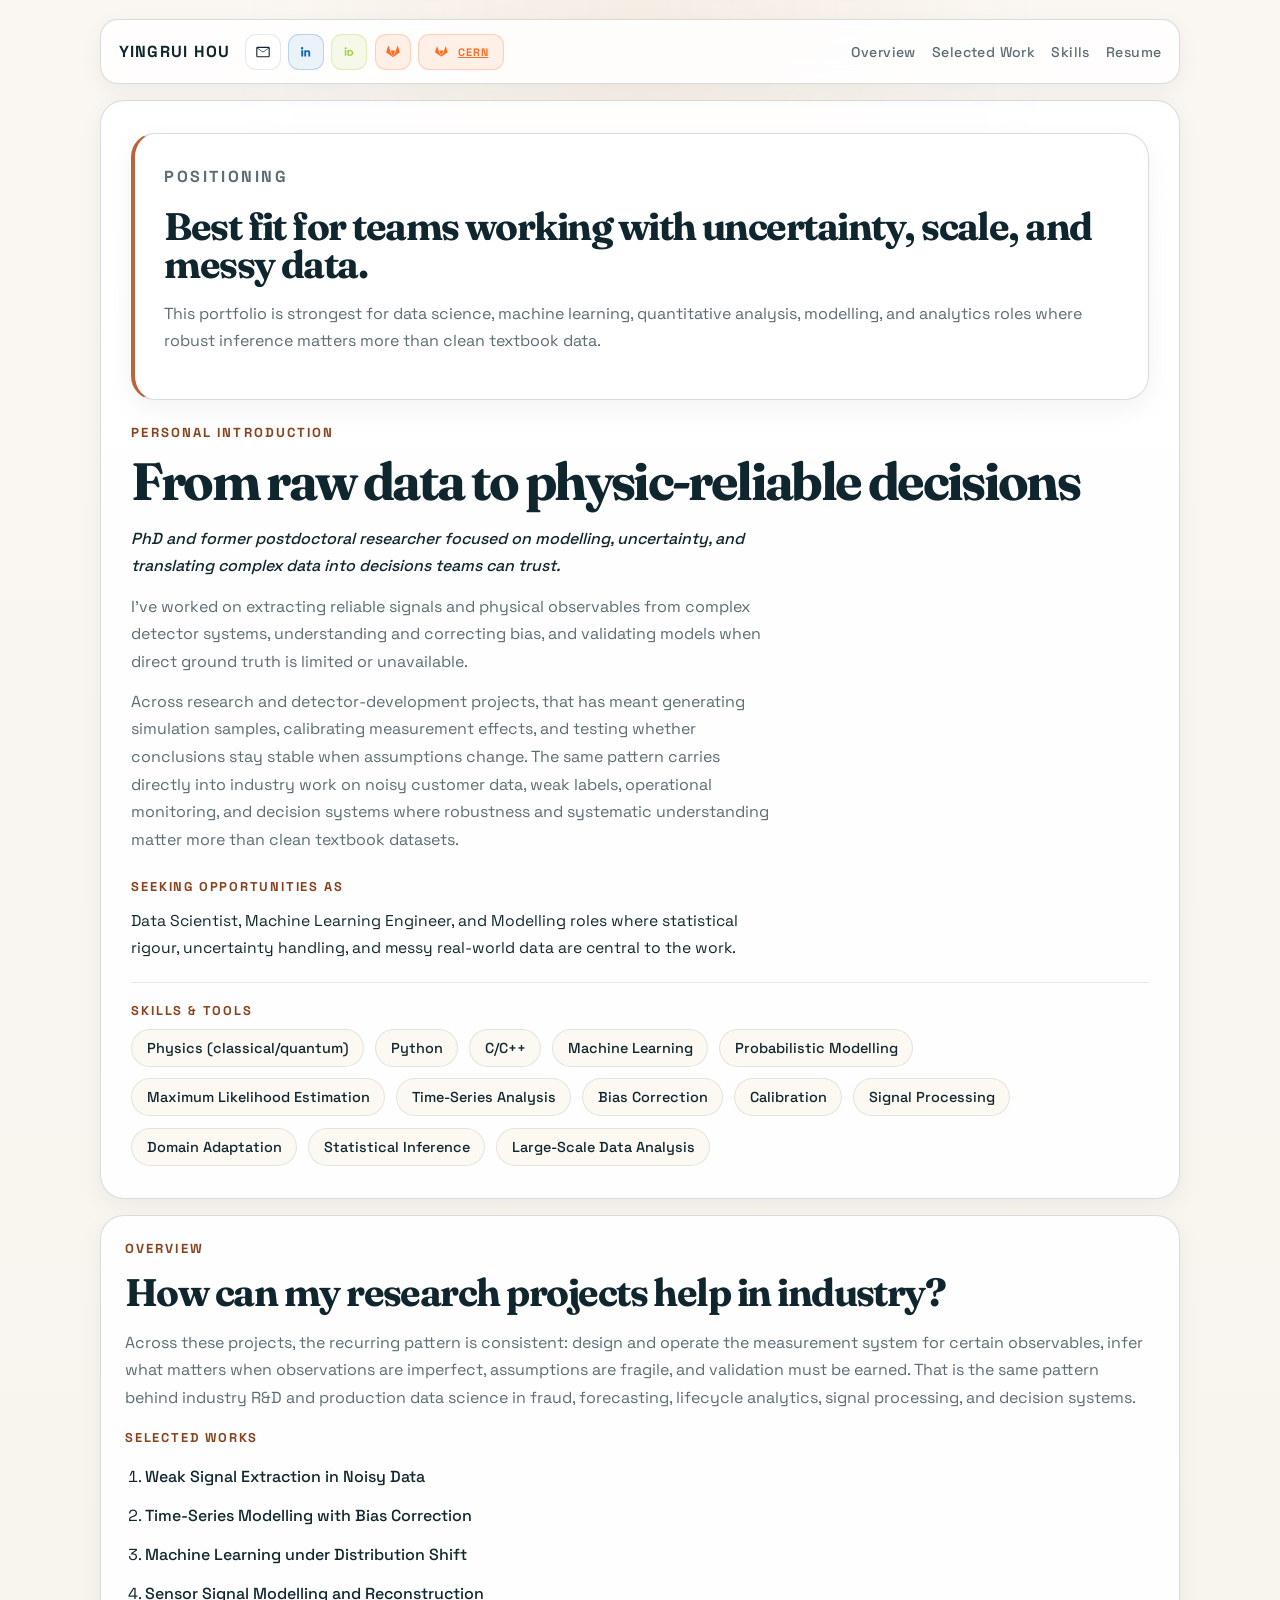
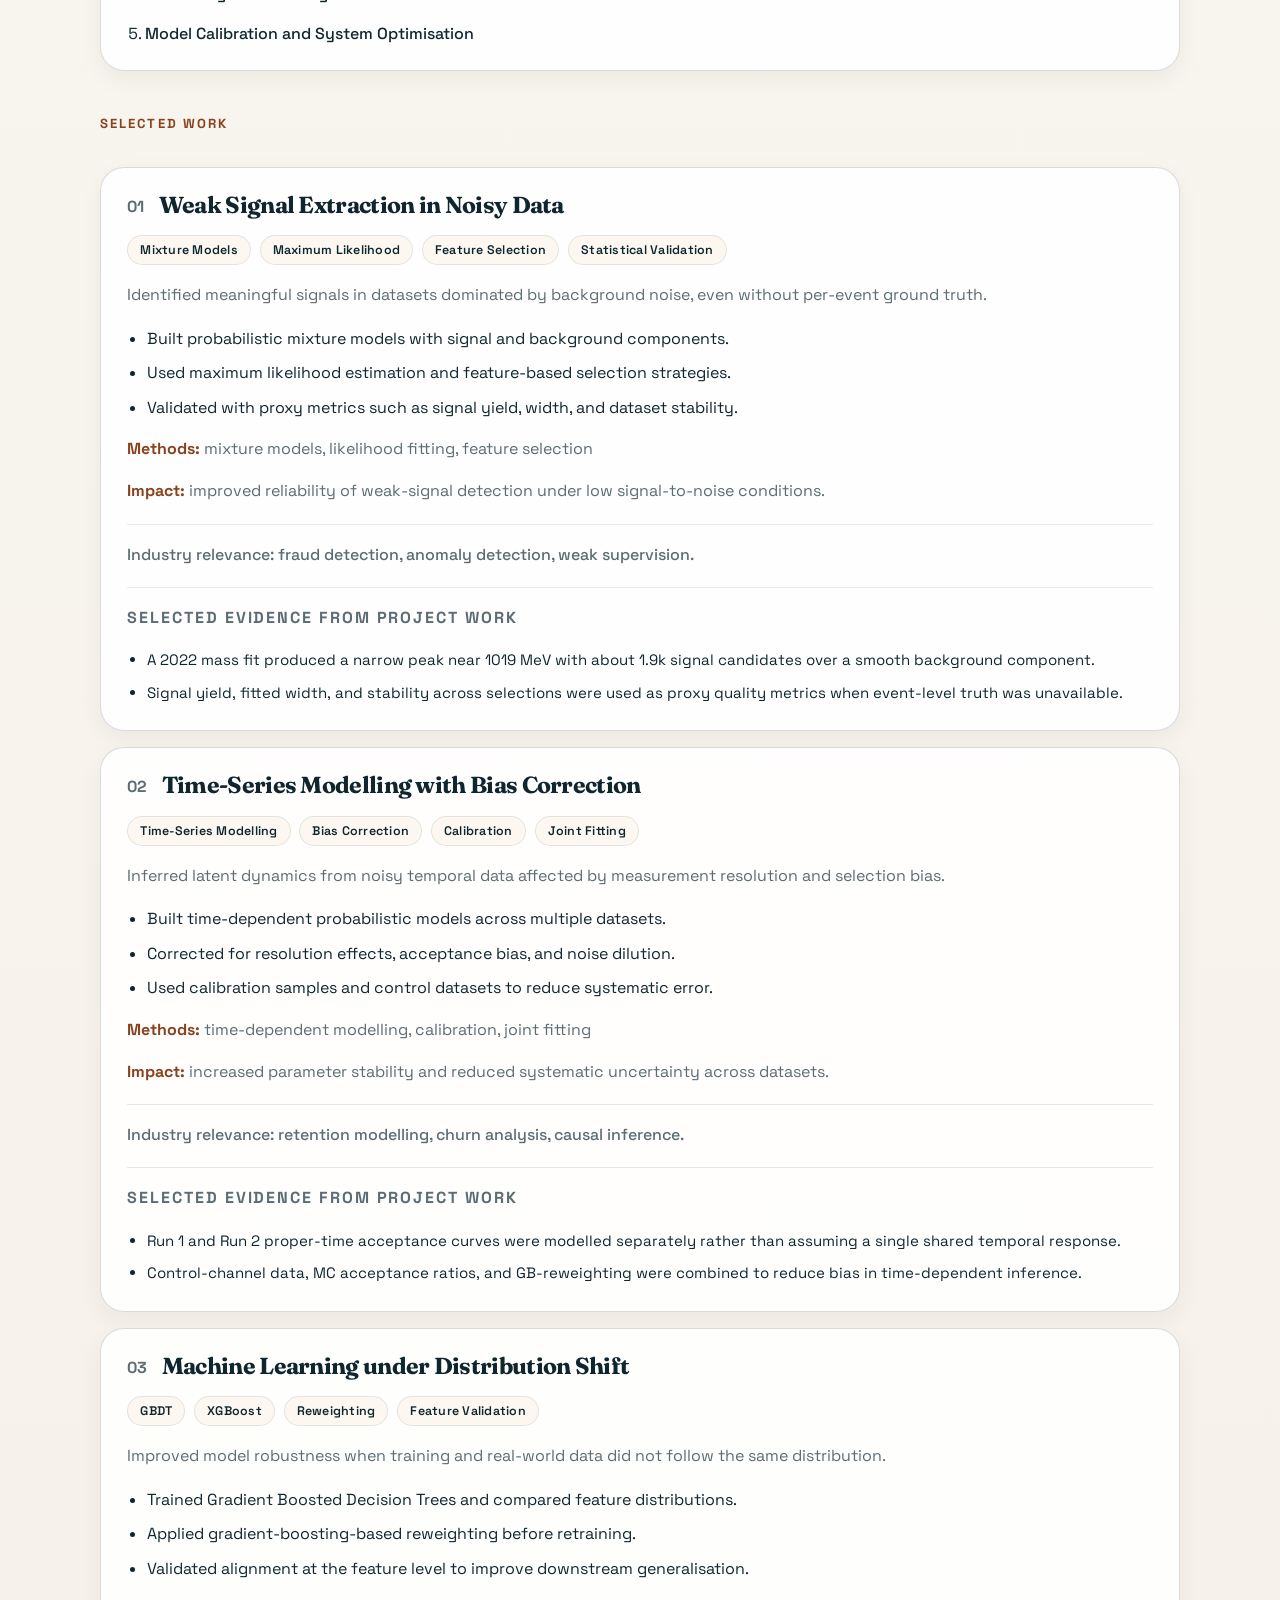
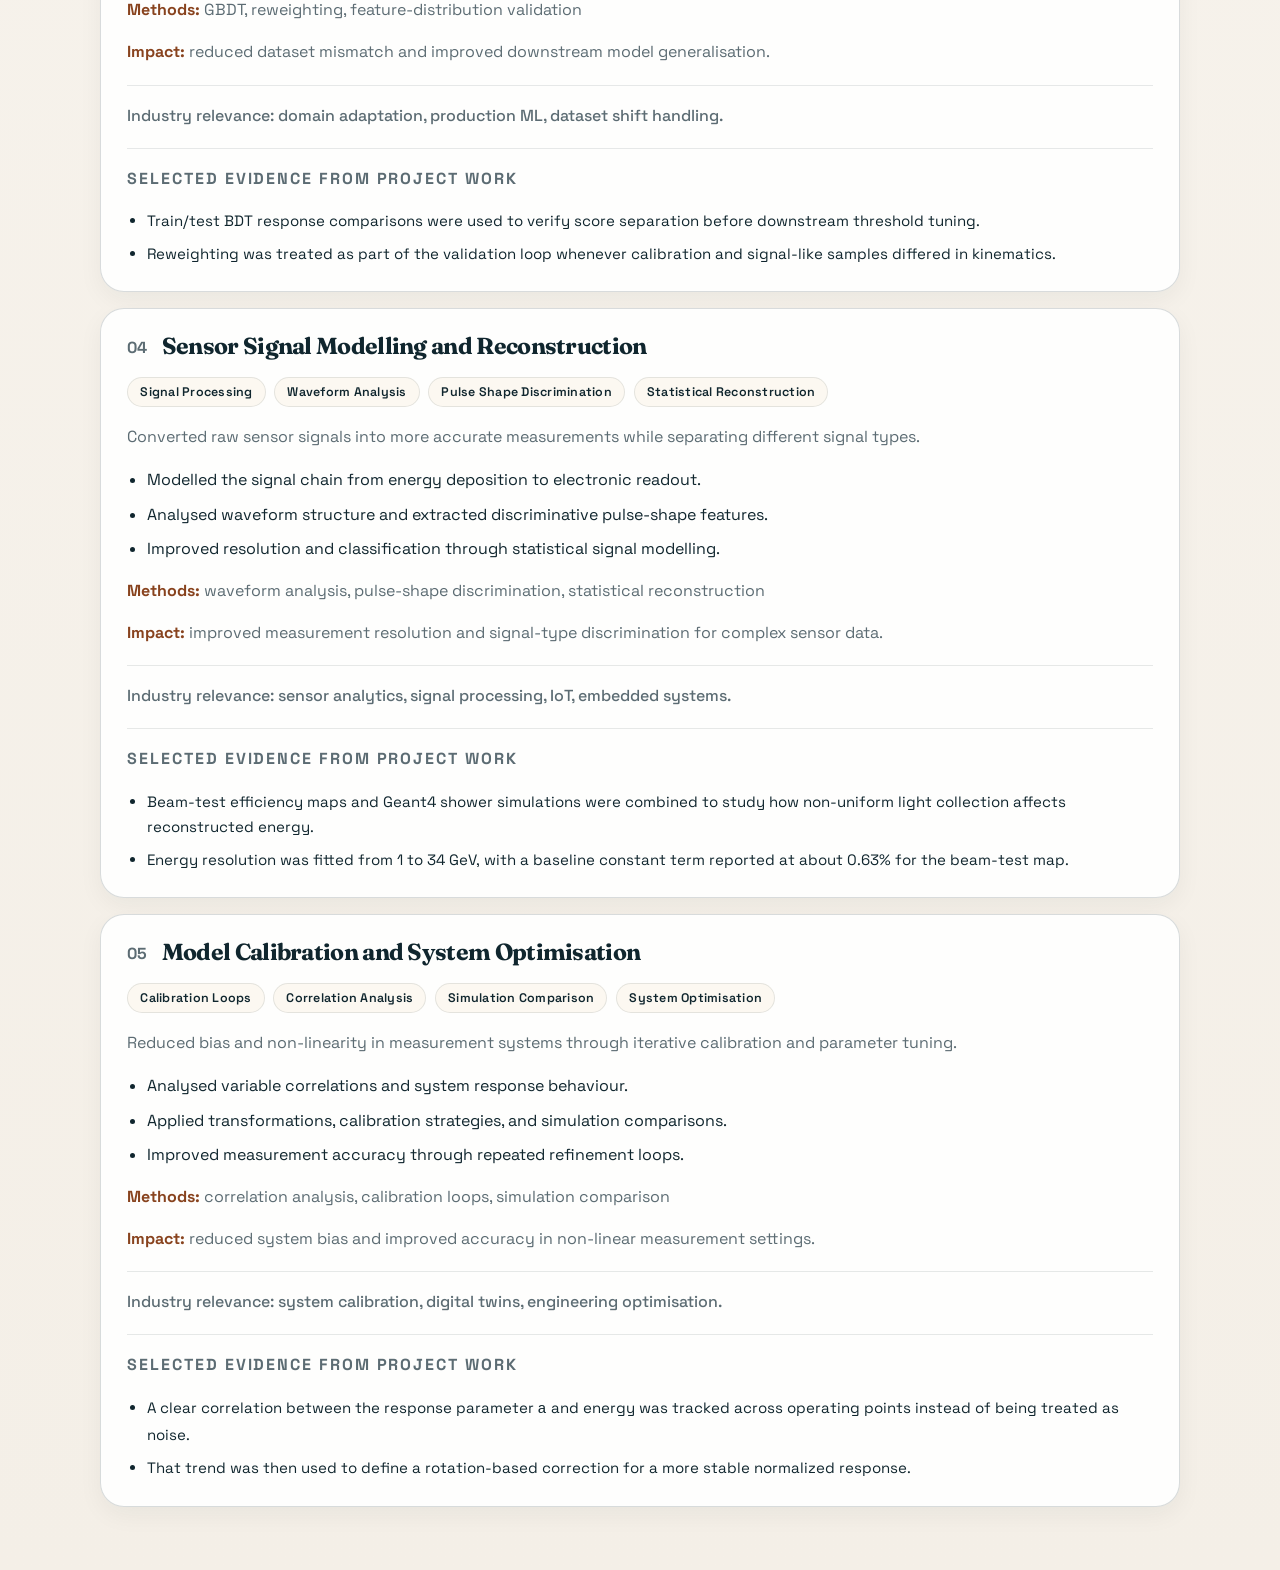
==== commit aeffc672: "Move positioning above introduction" ====
--- a/index.html
+++ b/index.html
@@ -36,29 +36,35 @@
       <header class="hero">
         <div class="hero-layout" id="top">
           <section class="profile-panel">
+            <div class="closing-panel profile-positioning">
+              <p class="eyebrow">Positioning</p>
+              <h2>Best fit for teams working with uncertainty, scale, and messy data.</h2>
+              <p>This portfolio is strongest for data science, machine learning, quantitative analysis, modelling, and analytics roles where robust inference matters more than clean textbook data.</p>
+            </div>
+
             <p class="eyebrow">Personal Introduction</p>
             <h1>From raw data to physic-reliable decisions</h1>
-            <p class="hero-about">PhD-trained physicist and postdoctoral researcher focused on modelling, uncertainty, and turning complex data into practical insight.</p>
-            <div class="hero-copy"><p>I&#x27;ve worked on extracting reliable signals and physical observables from noisy systems, correcting bias, and validating models when direct ground truth is limited or unavailable.</p></div>
+            <p class="hero-about">PhD and former postdoctoral researcher focused on modelling, uncertainty, and translating complex data into decisions teams can trust.</p>
+            <div class="hero-copy"><p>I&#x27;ve worked on extracting reliable signals and physical observables from complex detector systems, understanding and correcting bias, and validating models when direct ground truth is limited or unavailable.</p><p>Across research and detector-development projects, that has meant generating simulation samples, calibrating measurement effects, and testing whether conclusions stay stable when assumptions change. The same pattern carries directly into industry work on noisy customer data, weak labels, operational monitoring, and decision systems where robustness and systematic understanding matter more than clean textbook datasets.</p></div>
 
             <section class="sidebar-section">
-              <p class="sidebar-label">Seeking</p>
-              <div class="sidebar-copy"><p>Data science, modelling, and machine learning roles focused on noisy data, uncertainty, and real-world decision systems.</p></div>
+              <p class="sidebar-label">Seeking opportunities as</p>
+              <div class="sidebar-copy"><p>Data Scientist, Machine Learning Engineer, and Modelling roles where statistical rigour, uncertainty handling, and messy real-world data are central to the work.</p></div>
             </section>
 
             <section class="sidebar-section" id="competencies">
               <p class="sidebar-label">Skills &amp; Tools</p>
               <div class="skill-list">
-                <span class="skill-pill">Python</span><span class="skill-pill">Machine Learning</span><span class="skill-pill">Gradient Boosted Trees</span><span class="skill-pill">Probabilistic Modelling</span><span class="skill-pill">Maximum Likelihood Estimation</span><span class="skill-pill">Time-Series Analysis</span><span class="skill-pill">Bias Correction</span><span class="skill-pill">Calibration</span><span class="skill-pill">Signal Processing</span><span class="skill-pill">Domain Adaptation</span><span class="skill-pill">Statistical Inference</span><span class="skill-pill">Large-Scale Data Analysis</span>
+                <span class="skill-pill">Physics (classical/quantum)</span><span class="skill-pill">Python</span><span class="skill-pill">C/C++</span><span class="skill-pill">Machine Learning</span><span class="skill-pill">Probabilistic Modelling</span><span class="skill-pill">Maximum Likelihood Estimation</span><span class="skill-pill">Time-Series Analysis</span><span class="skill-pill">Bias Correction</span><span class="skill-pill">Calibration</span><span class="skill-pill">Signal Processing</span><span class="skill-pill">Domain Adaptation</span><span class="skill-pill">Statistical Inference</span><span class="skill-pill">Large-Scale Data Analysis</span>
               </div>
             </section>
           </section>
 
           <aside class="toc-panel" id="overview" aria-label="Overview and selected work index">
             <p class="eyebrow">Overview</p>
-            <h2>Applied research translated for industry.</h2>
-            <div class="toc-copy"><p>Across these projects, the recurring pattern is consistent: infer what matters when observations are imperfect, assumptions are fragile, and validation must be earned. That is the same pattern behind production data science in fraud, forecasting, lifecycle analytics, signal processing, and decision systems.</p></div>
-            <p class="sidebar-label">Selected Work Map</p>
+            <h2>How can my research projects help in industry?</h2>
+            <div class="toc-copy"><p>Across these projects, the recurring pattern is consistent: design and operate the measurement system for certain observables, infer what matters when observations are imperfect, assumptions are fragile, and validation must be earned. That is the same pattern behind industry R&amp;D and production data science in fraud, forecasting, lifecycle analytics, signal processing, and decision systems.</p></div>
+            <p class="sidebar-label">Selected Works</p>
             <ol class="toc-list">
               <li><a href="#work-1">Weak Signal Extraction in Noisy Data</a></li><li><a href="#work-2">Time-Series Modelling with Bias Correction</a></li><li><a href="#work-3">Machine Learning under Distribution Shift</a></li><li><a href="#work-4">Sensor Signal Modelling and Reconstruction</a></li><li><a href="#work-5">Model Calibration and System Optimisation</a></li>
             </ol>
@@ -70,7 +76,6 @@
         <section class="section" id="selected-work">
           <div class="section-heading">
             <p class="eyebrow">Selected Work</p>
-            <h2>Selected work</h2>
           </div>
 
           <div class="case-study-grid">
@@ -151,14 +156,6 @@
 </article>
           </div>
         </section>
-
-        <section class="section closing">
-          <div class="closing-panel">
-            <p class="eyebrow">Positioning</p>
-            <h2>Best fit for teams working with uncertainty, scale, and messy data.</h2>
-            <p>This portfolio is strongest for data science, machine learning, quantitative analysis, modelling, and analytics roles where robust inference matters more than clean textbook data.</p>
-          </div>
-        </section>
       </main>
     </div>
   </body>
--- a/styles.css
+++ b/styles.css
@@ -399,6 +399,7 @@
   line-height: 1.72;
   color: var(--text);
   font-weight: 500;
+  font-style: italic;
   text-wrap: pretty;
 }
 
@@ -408,6 +409,10 @@
   text-wrap: pretty;
 }
 
+.toc-copy {
+  margin-top: 1.1rem;
+}
+
 .hero-copy p,
 .toc-copy p,
 .sidebar-copy p {
@@ -447,10 +452,10 @@
 }
 
 .sidebar-copy {
-  margin: 0;
-  max-width: 58ch;
+  margin: 0.8rem 0 0;
+  max-width: 65ch;
   font-size: 0.98rem;
-  line-height: 1.68;
+  line-height: 1.72;
   color: var(--text);
   text-wrap: pretty;
 }
@@ -957,6 +962,10 @@
   background: rgba(255, 255, 255, 0.84);
 }
 
+.profile-positioning {
+  margin-bottom: 1.5rem;
+}
+
 main {
   padding-top: 1.15rem;
 }
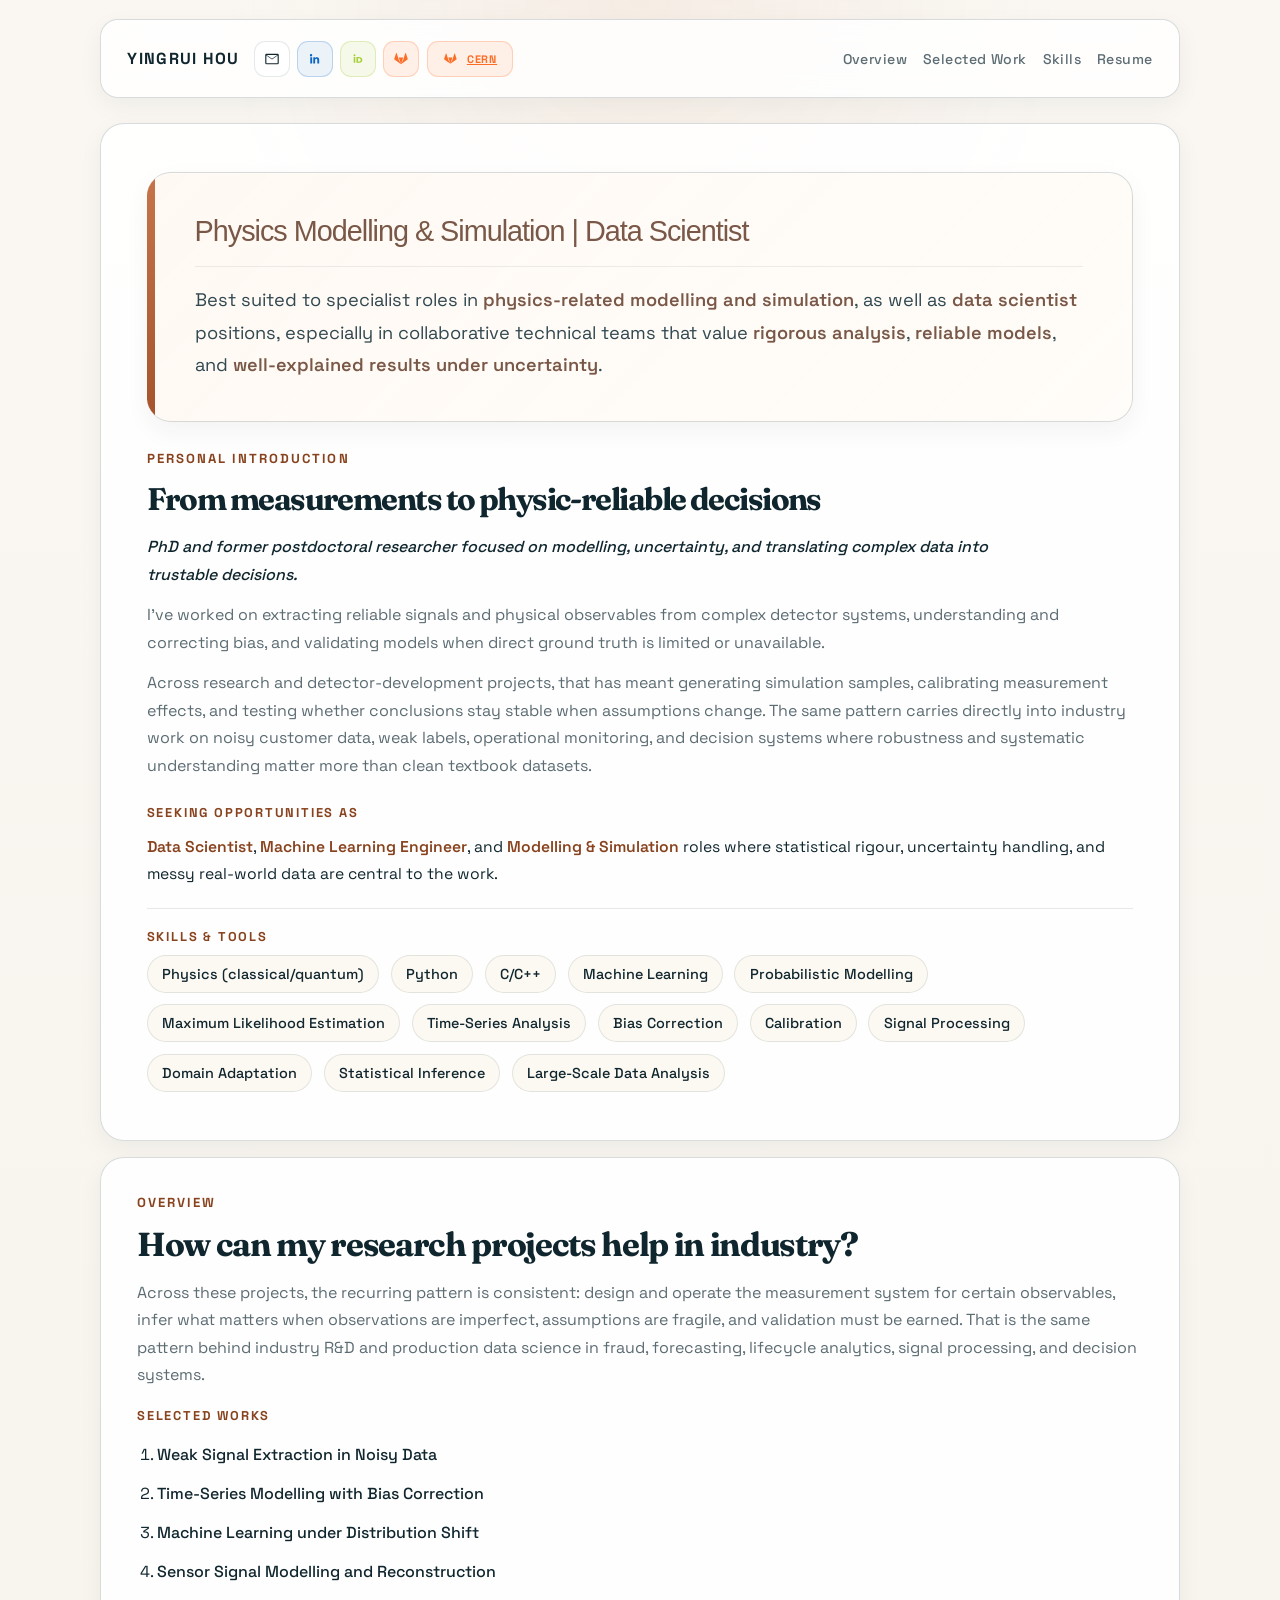
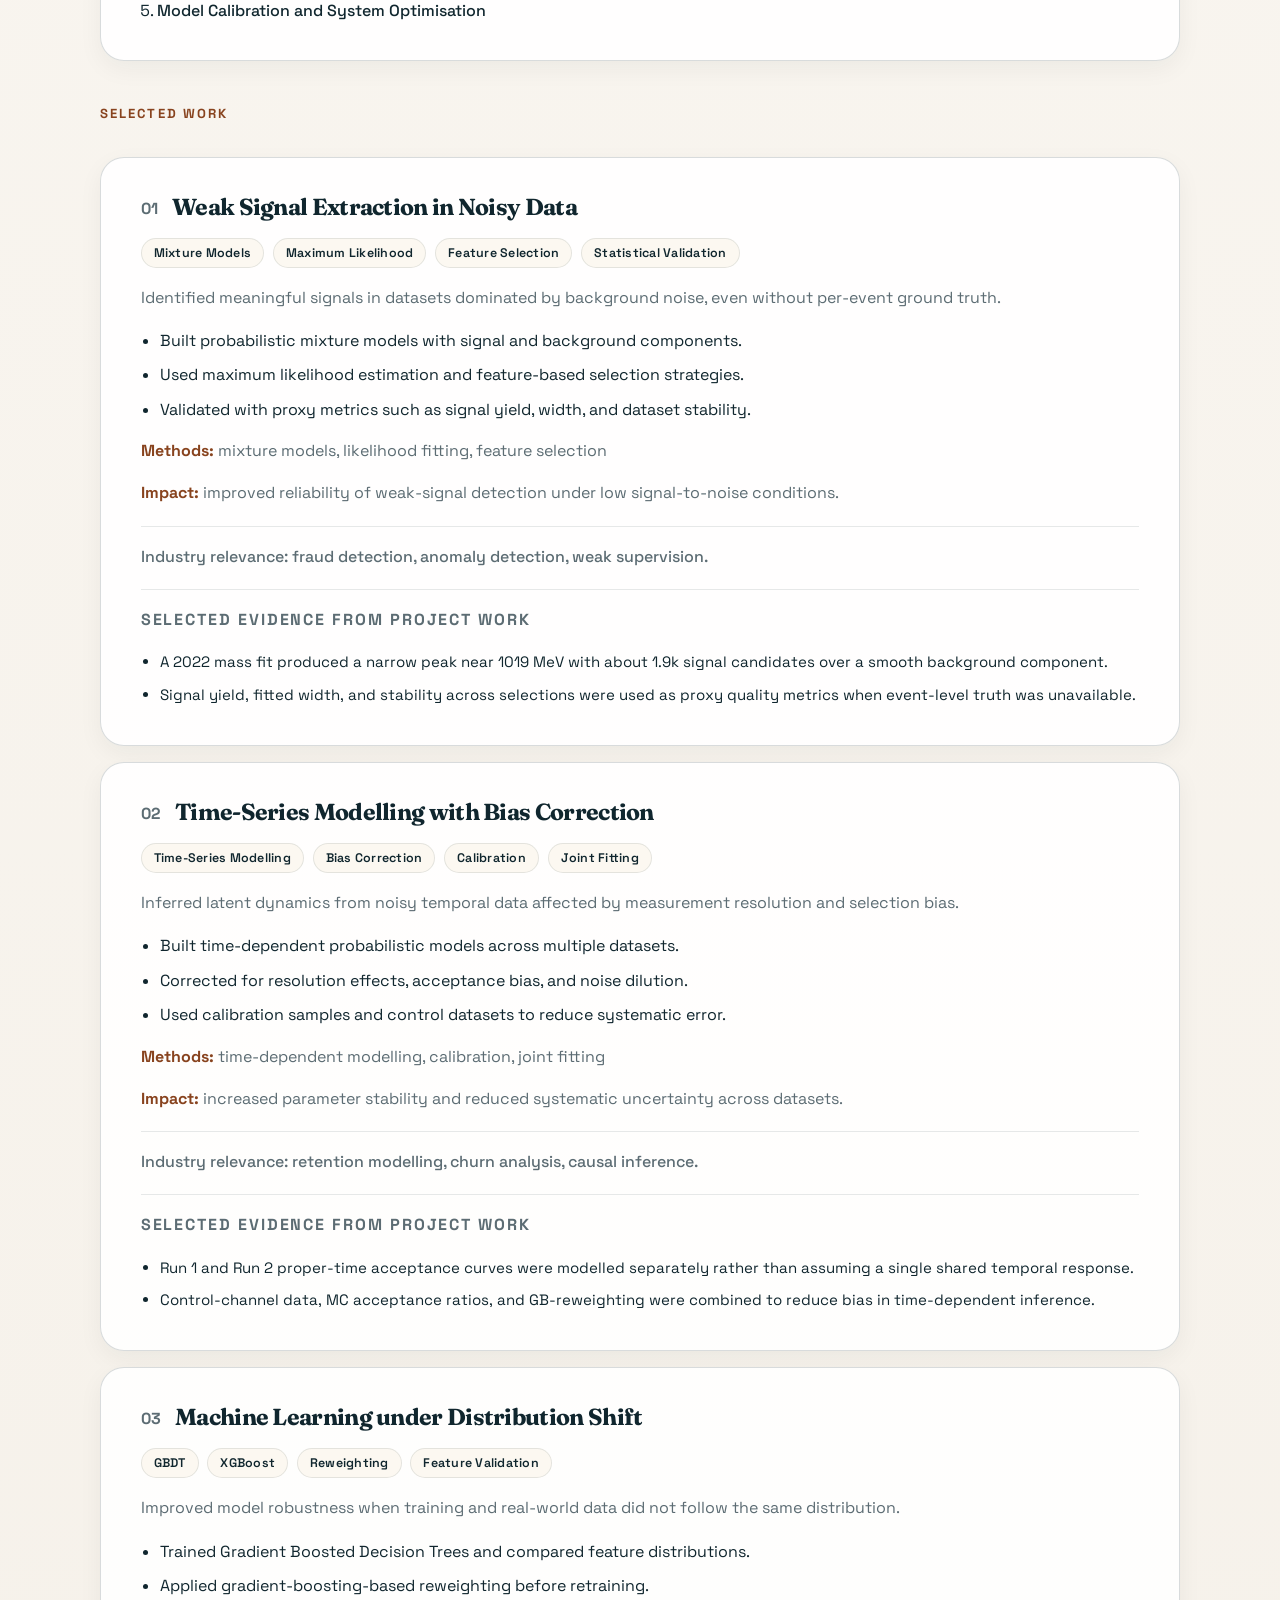
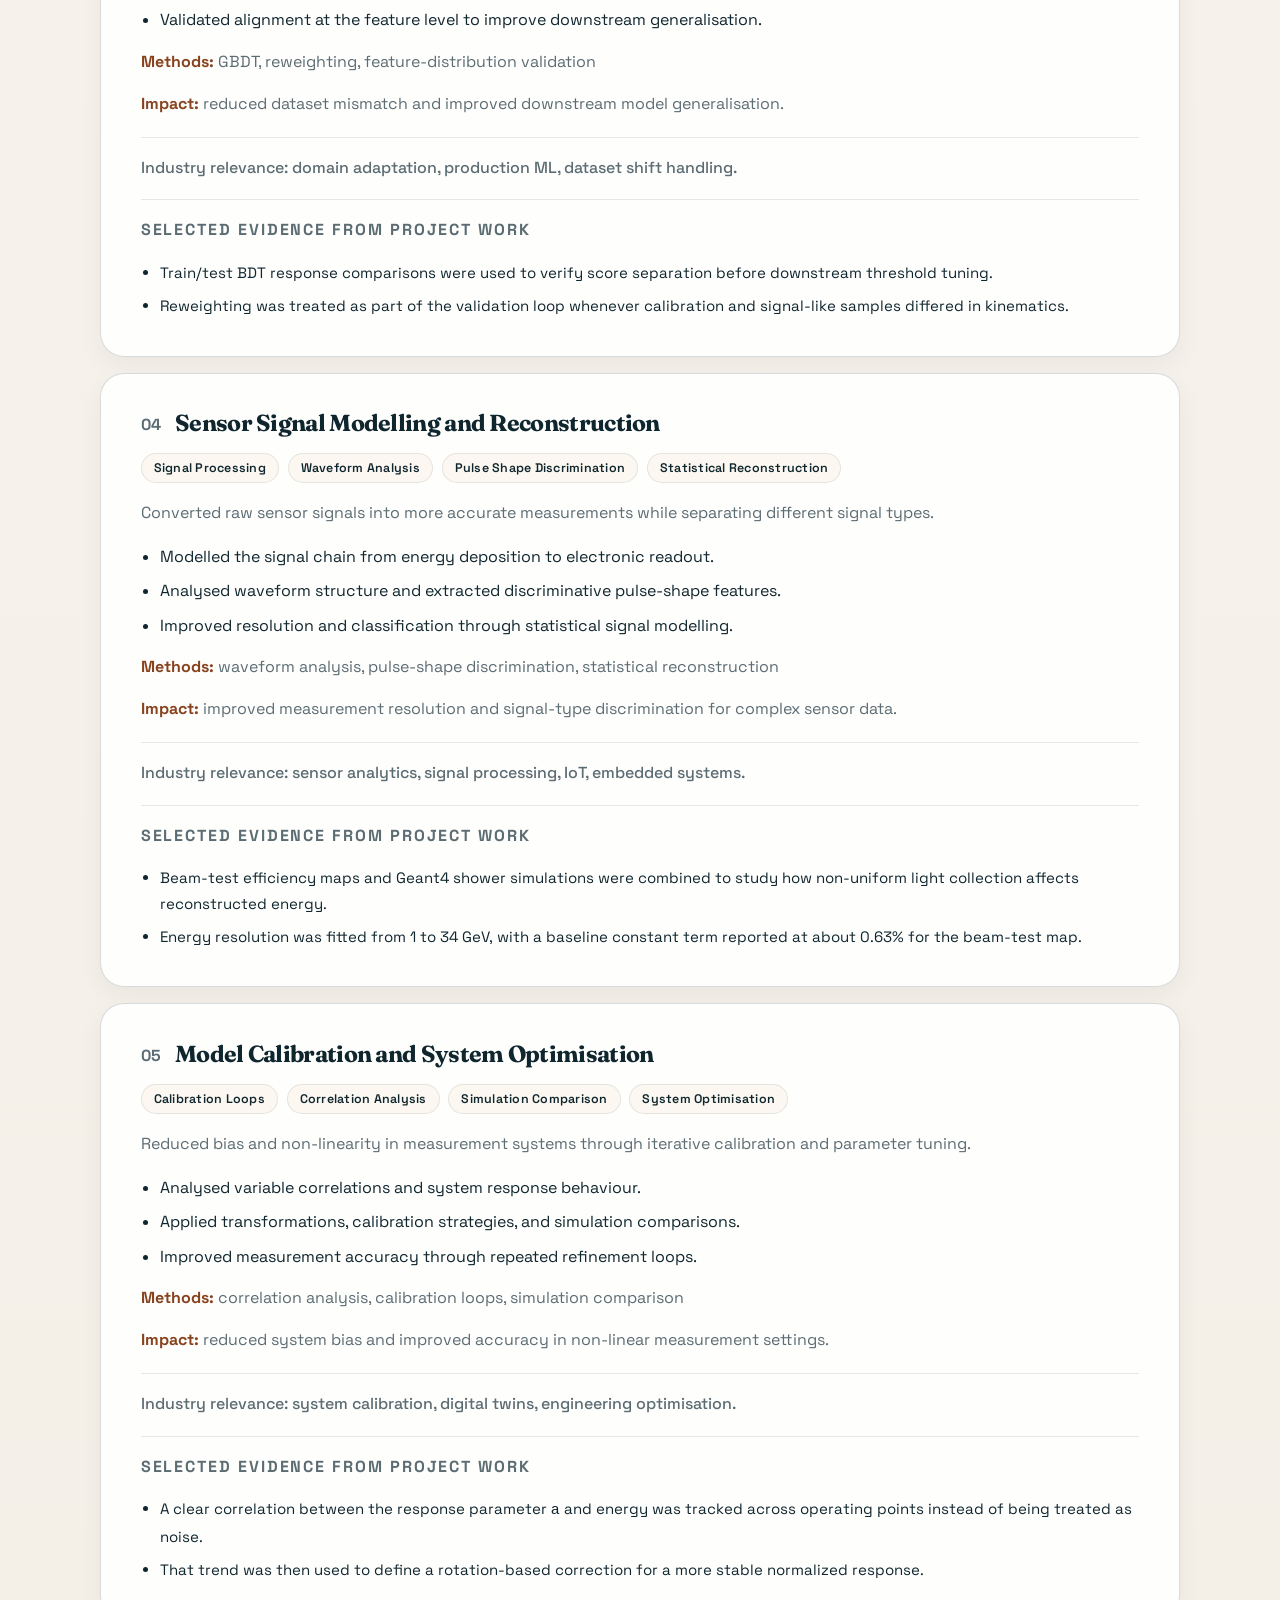
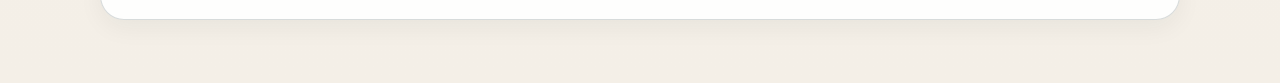
==== commit e7ce443f: "Update homepage intro and seeking" ====
--- a/index.html
+++ b/index.html
@@ -37,19 +37,18 @@
         <div class="hero-layout" id="top">
           <section class="profile-panel">
             <div class="closing-panel profile-positioning">
-              <p class="eyebrow">Positioning</p>
-              <h2>Best fit for teams working with uncertainty, scale, and messy data.</h2>
-              <p>This portfolio is strongest for data science, machine learning, quantitative analysis, modelling, and analytics roles where robust inference matters more than clean textbook data.</p>
+              <h2>Physics Modelling &amp; Simulation | Data Scientist</h2>
+              <p>Best suited to specialist roles in <strong>physics-related modelling and simulation</strong>, as well as <strong>data scientist</strong> positions, especially in collaborative technical teams that value <strong>rigorous analysis</strong>, <strong>reliable models</strong>, and <strong>well-explained results under uncertainty</strong>.</p>
             </div>
 
             <p class="eyebrow">Personal Introduction</p>
-            <h1>From raw data to physic-reliable decisions</h1>
-            <p class="hero-about">PhD and former postdoctoral researcher focused on modelling, uncertainty, and translating complex data into decisions teams can trust.</p>
+            <h1>From measurements to physic-reliable decisions</h1>
+            <p class="hero-about">PhD and former postdoctoral researcher focused on modelling, uncertainty, and translating complex data into trustable decisions.</p>
             <div class="hero-copy"><p>I&#x27;ve worked on extracting reliable signals and physical observables from complex detector systems, understanding and correcting bias, and validating models when direct ground truth is limited or unavailable.</p><p>Across research and detector-development projects, that has meant generating simulation samples, calibrating measurement effects, and testing whether conclusions stay stable when assumptions change. The same pattern carries directly into industry work on noisy customer data, weak labels, operational monitoring, and decision systems where robustness and systematic understanding matter more than clean textbook datasets.</p></div>
 
             <section class="sidebar-section">
               <p class="sidebar-label">Seeking opportunities as</p>
-              <div class="sidebar-copy"><p>Data Scientist, Machine Learning Engineer, and Modelling roles where statistical rigour, uncertainty handling, and messy real-world data are central to the work.</p></div>
+              <div class="sidebar-copy"><p><strong>Data Scientist</strong>, <strong>Machine Learning Engineer</strong>, and <strong>Modelling &amp; Simulation</strong> roles where statistical rigour, uncertainty handling, and messy real-world data are central to the work.</p></div>
             </section>
 
             <section class="sidebar-section" id="competencies">
--- a/styles.css
+++ b/styles.css
@@ -72,7 +72,7 @@
 
 .hero {
   position: relative;
-  padding: 0;
+  padding-top: 0.35rem;
 }
 
 .resume-header {
@@ -81,7 +81,7 @@
   justify-content: space-between;
   gap: 1rem;
   margin-bottom: 1.25rem;
-  padding: 1.5rem 1.75rem;
+  padding: 2.25rem 2.625rem;
   border: 1px solid rgba(255, 255, 255, 0.55);
   border-radius: 28px;
   background: var(--surface);
@@ -205,7 +205,6 @@
   display: none;
 }
 
-.topbar,
 .hero-layout,
 .section,
 .closing-panel {
@@ -241,8 +240,8 @@
   position: sticky;
   top: 1rem;
   z-index: 20;
-  margin-bottom: 1rem;
-  padding: 0.85rem 1.1rem;
+  margin-bottom: 1.2rem;
+  padding: 1.275rem 1.65rem;
   border: 1px solid var(--line-strong);
   border-radius: 18px;
   background: rgba(255, 255, 255, 0.86);
@@ -315,17 +314,17 @@
 }
 
 .profile-panel {
-  padding: 2rem 1.9rem;
+  padding: 3rem 2.85rem;
 }
 
 .toc-panel {
-  padding: 1.5rem;
+  padding: 2.25rem;
 }
 
 .resume-summary,
 .resume-main .resume-card,
 .resume-sidebar .resume-card {
-  padding: 1.5rem;
+  padding: 2.25rem;
 }
 
 .resume-grid {
@@ -366,10 +365,22 @@
   line-height: 0.95;
 }
 
+.profile-panel h1,
+.toc-panel h2 {
+  font-size: clamp(2.2rem, 3vw, 3.2rem);
+  line-height: 1.04;
+}
+
 .profile-panel h1 {
   max-width: none;
-  font-size: clamp(2.2rem, 4.1vw, 4rem);
+  font-size: clamp(1.95rem, 2.2vw, 2.45rem);
   white-space: nowrap;
+  text-wrap: pretty;
+}
+
+.toc-panel h2 {
+  font-size: clamp(2rem, 2.6vw, 2.75rem);
+  text-wrap: pretty;
 }
 
 h2 {
@@ -393,7 +404,7 @@
 }
 
 .hero-about {
-  max-width: 62ch;
+  max-width: none;
   margin: 1.1rem 0 0;
   font-size: 1rem;
   line-height: 1.72;
@@ -404,7 +415,7 @@
 }
 
 .hero-copy {
-  max-width: 65ch;
+  max-width: none;
   margin: 0.8rem 0 0;
   text-wrap: pretty;
 }
@@ -453,11 +464,16 @@
 
 .sidebar-copy {
   margin: 0.8rem 0 0;
-  max-width: 65ch;
+  max-width: none;
   font-size: 0.98rem;
   line-height: 1.72;
   color: var(--text);
   text-wrap: pretty;
+}
+
+.sidebar-copy p strong {
+  color: var(--accent-dark);
+  font-weight: 600;
 }
 
 .icon-links {
@@ -857,7 +873,7 @@
 
 .case-study {
   display: block;
-  padding: 1.55rem 1.65rem;
+  padding: 2.325rem 2.475rem;
 }
 
 .case-study-header {
@@ -957,13 +973,76 @@
 }
 
 .closing-panel {
-  padding: 1.8rem;
+  padding: 2.7rem;
   border-left: 4px solid var(--accent);
   background: rgba(255, 255, 255, 0.84);
 }
 
 .profile-positioning {
-  margin-bottom: 1.5rem;
+  margin-bottom: 1.75rem;
+  padding: 2.7rem 3rem 2.45rem;
+  border-left: 0;
+  background:
+    linear-gradient(135deg, rgba(255, 249, 243, 0.98), rgba(255, 252, 248, 0.92));
+  box-shadow:
+    0 10px 24px rgba(24, 33, 37, 0.05),
+    inset 0 1px 0 rgba(255, 255, 255, 0.55);
+}
+
+.profile-positioning::before {
+  content: "";
+  position: absolute;
+  inset: 0 auto 0 0;
+  width: 8px;
+  background: linear-gradient(180deg, #c7744a 0%, #a4532c 100%);
+}
+
+.profile-positioning .eyebrow {
+  grid-column: 1 / -1;
+  display: inline-flex;
+  align-items: center;
+  min-height: 32px;
+  margin-bottom: 1rem;
+  padding: 0.2rem 0.8rem;
+  border: 1px solid rgba(186, 100, 57, 0.14);
+  border-radius: 999px;
+  background: rgba(255, 255, 255, 0.6);
+  color: var(--accent-dark);
+}
+
+.profile-positioning h2 {
+  max-width: 32ch;
+  color: #7a5848;
+  font-family: "Avenir Next", "Helvetica Neue", "Segoe UI", sans-serif;
+  font-weight: 500;
+  font-size: clamp(1.8rem, 2.05vw, 2.2rem);
+  line-height: 1.1;
+  letter-spacing: -0.035em;
+  text-wrap: balance;
+  white-space: nowrap;
+}
+
+.profile-positioning p {
+  max-width: 74ch;
+  margin: 1.15rem 0 0;
+  padding: 1.05rem 0 0;
+  border-top: 1px solid rgba(16, 38, 46, 0.08);
+  border-left: 0;
+  color: #314850;
+  font-size: 1.14rem;
+  line-height: 1.8;
+  text-wrap: pretty;
+}
+
+.profile-positioning p strong {
+  color: #7a5848;
+  font-weight: 600;
+}
+
+@media (max-width: 1100px) {
+  .profile-positioning h2 {
+    white-space: normal;
+  }
 }
 
 main {
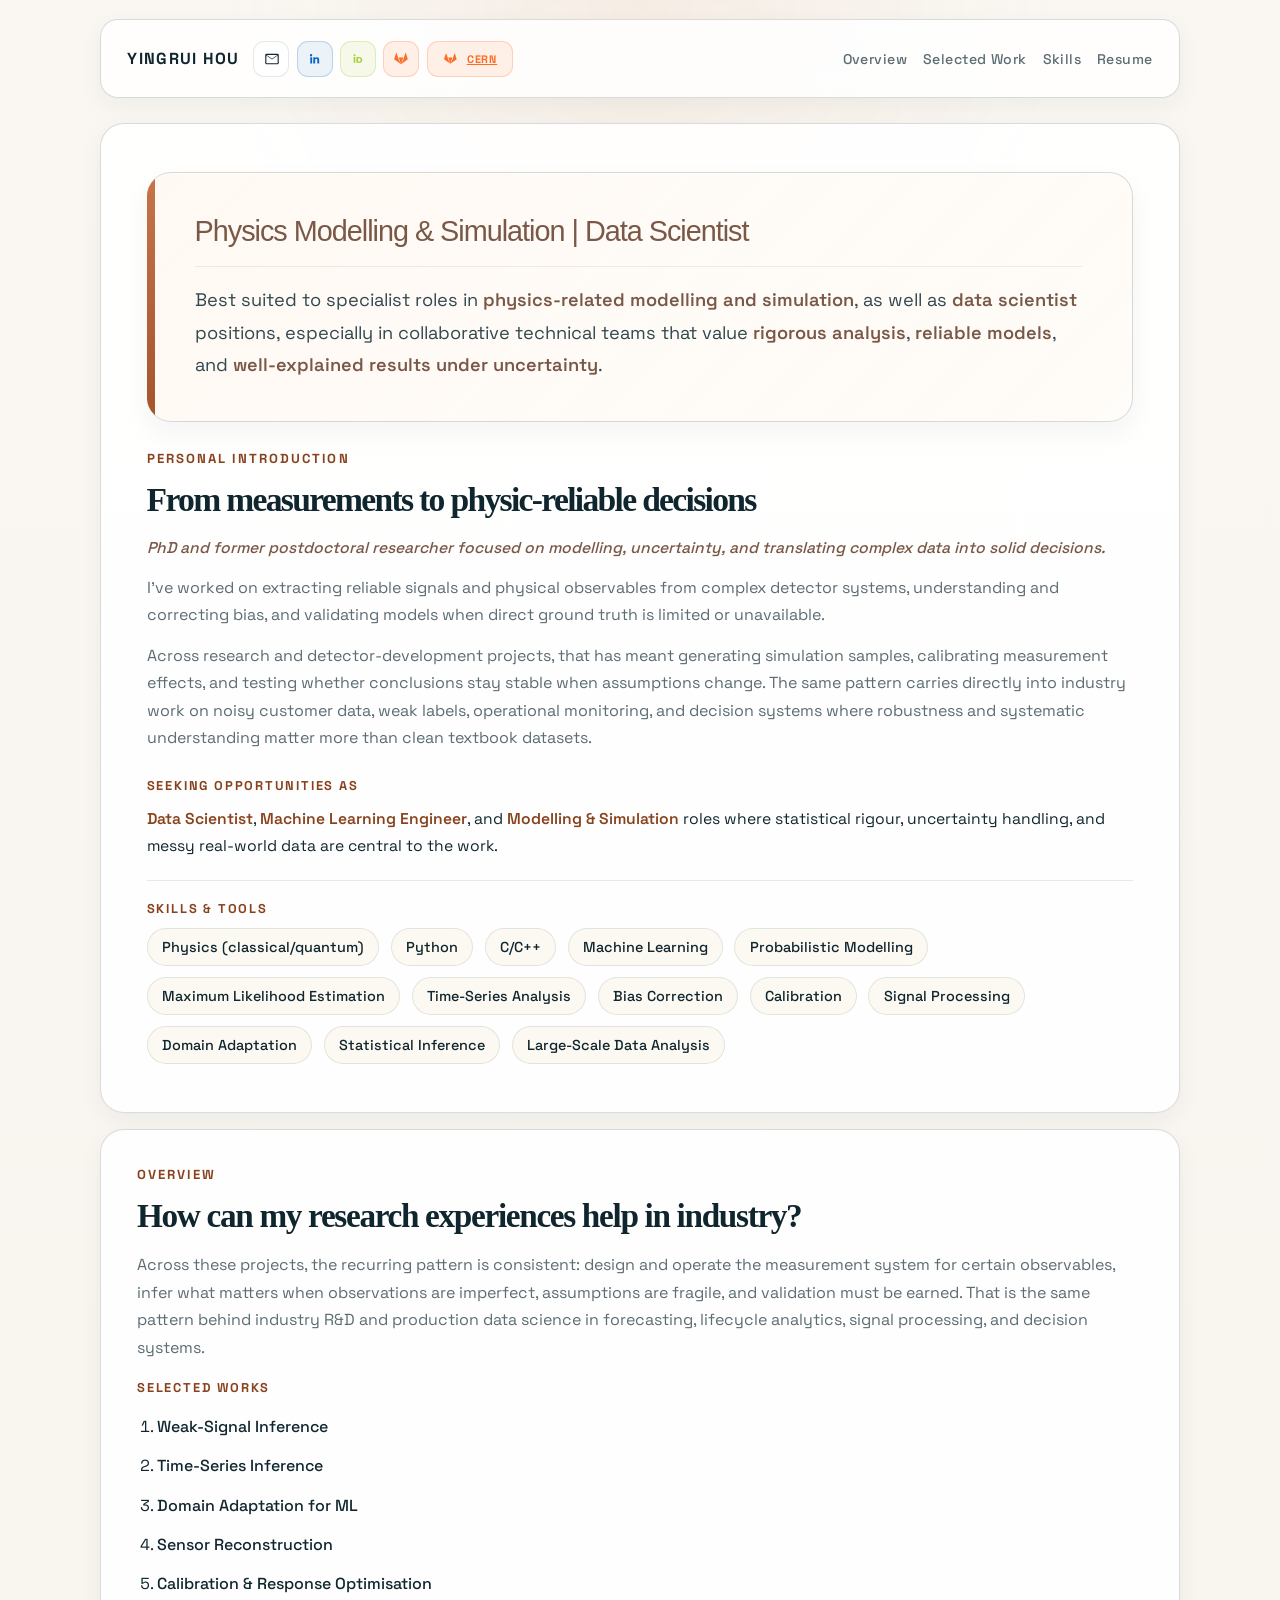
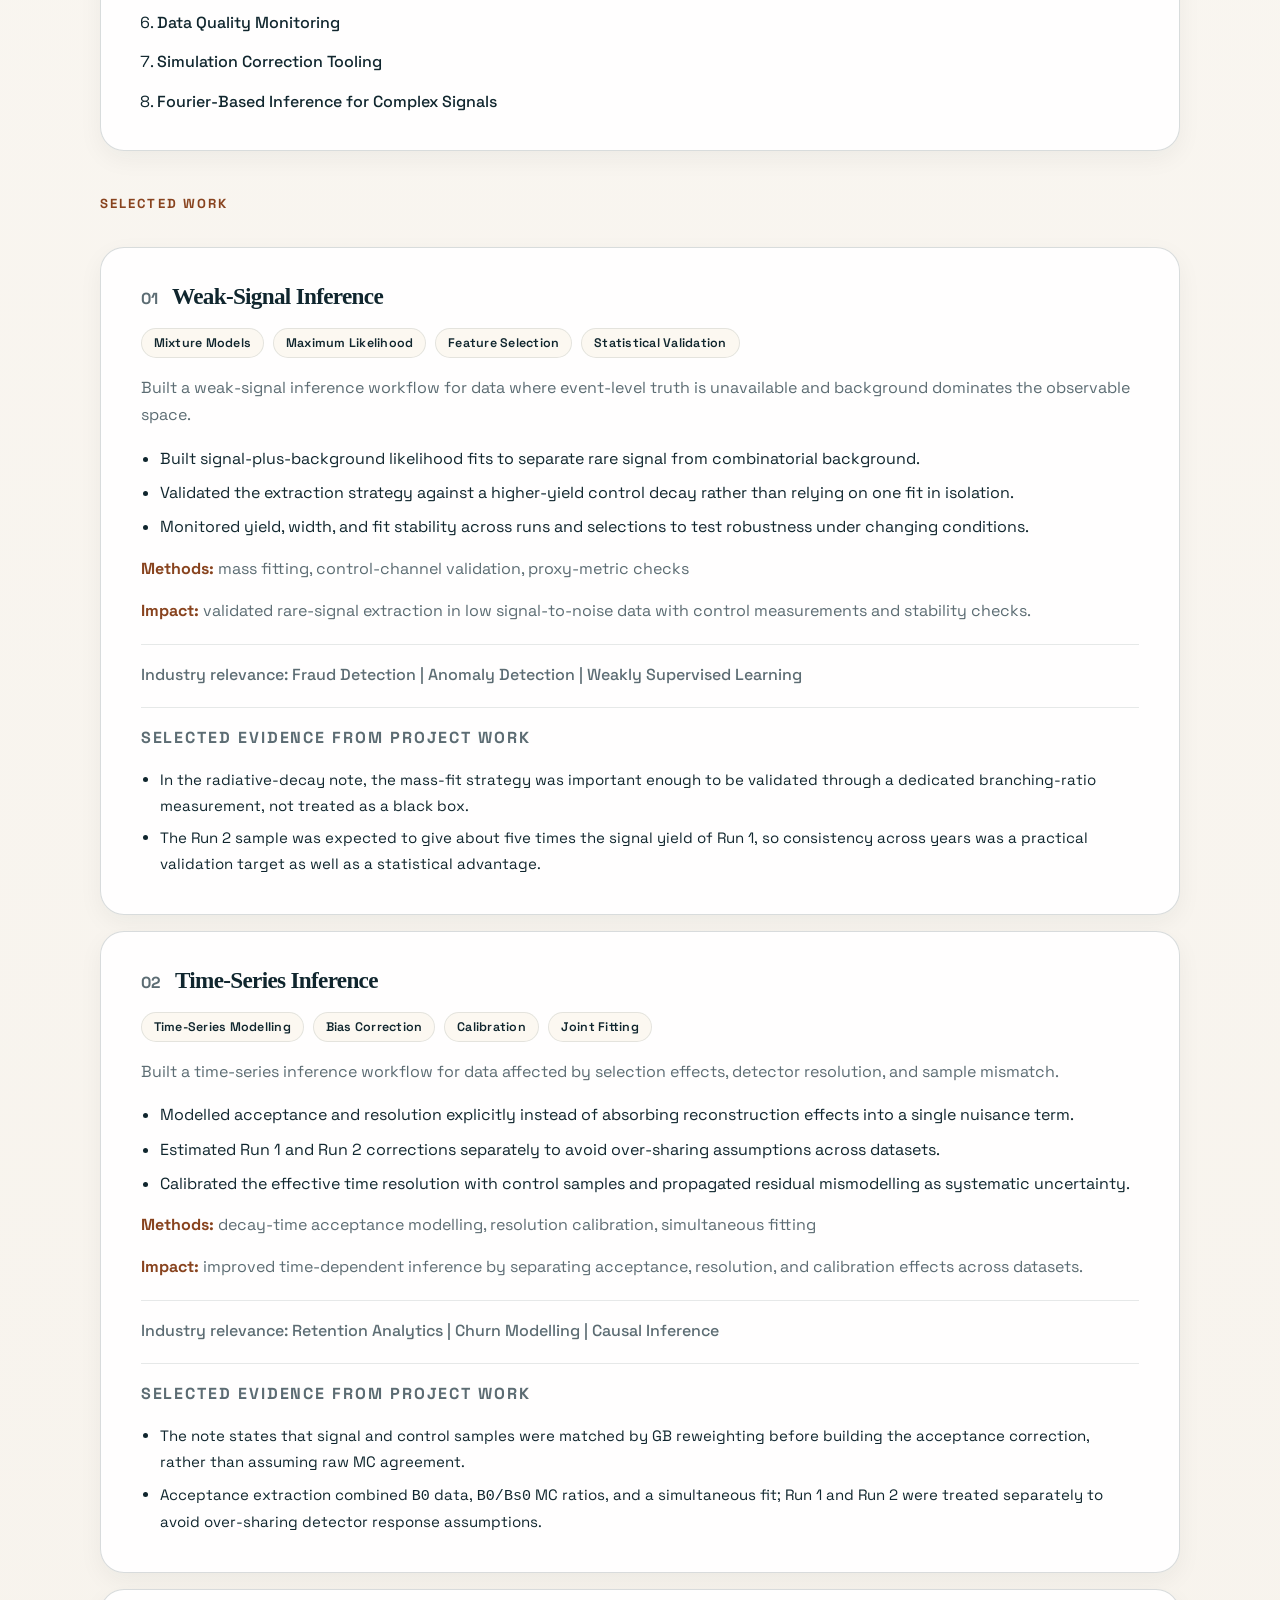
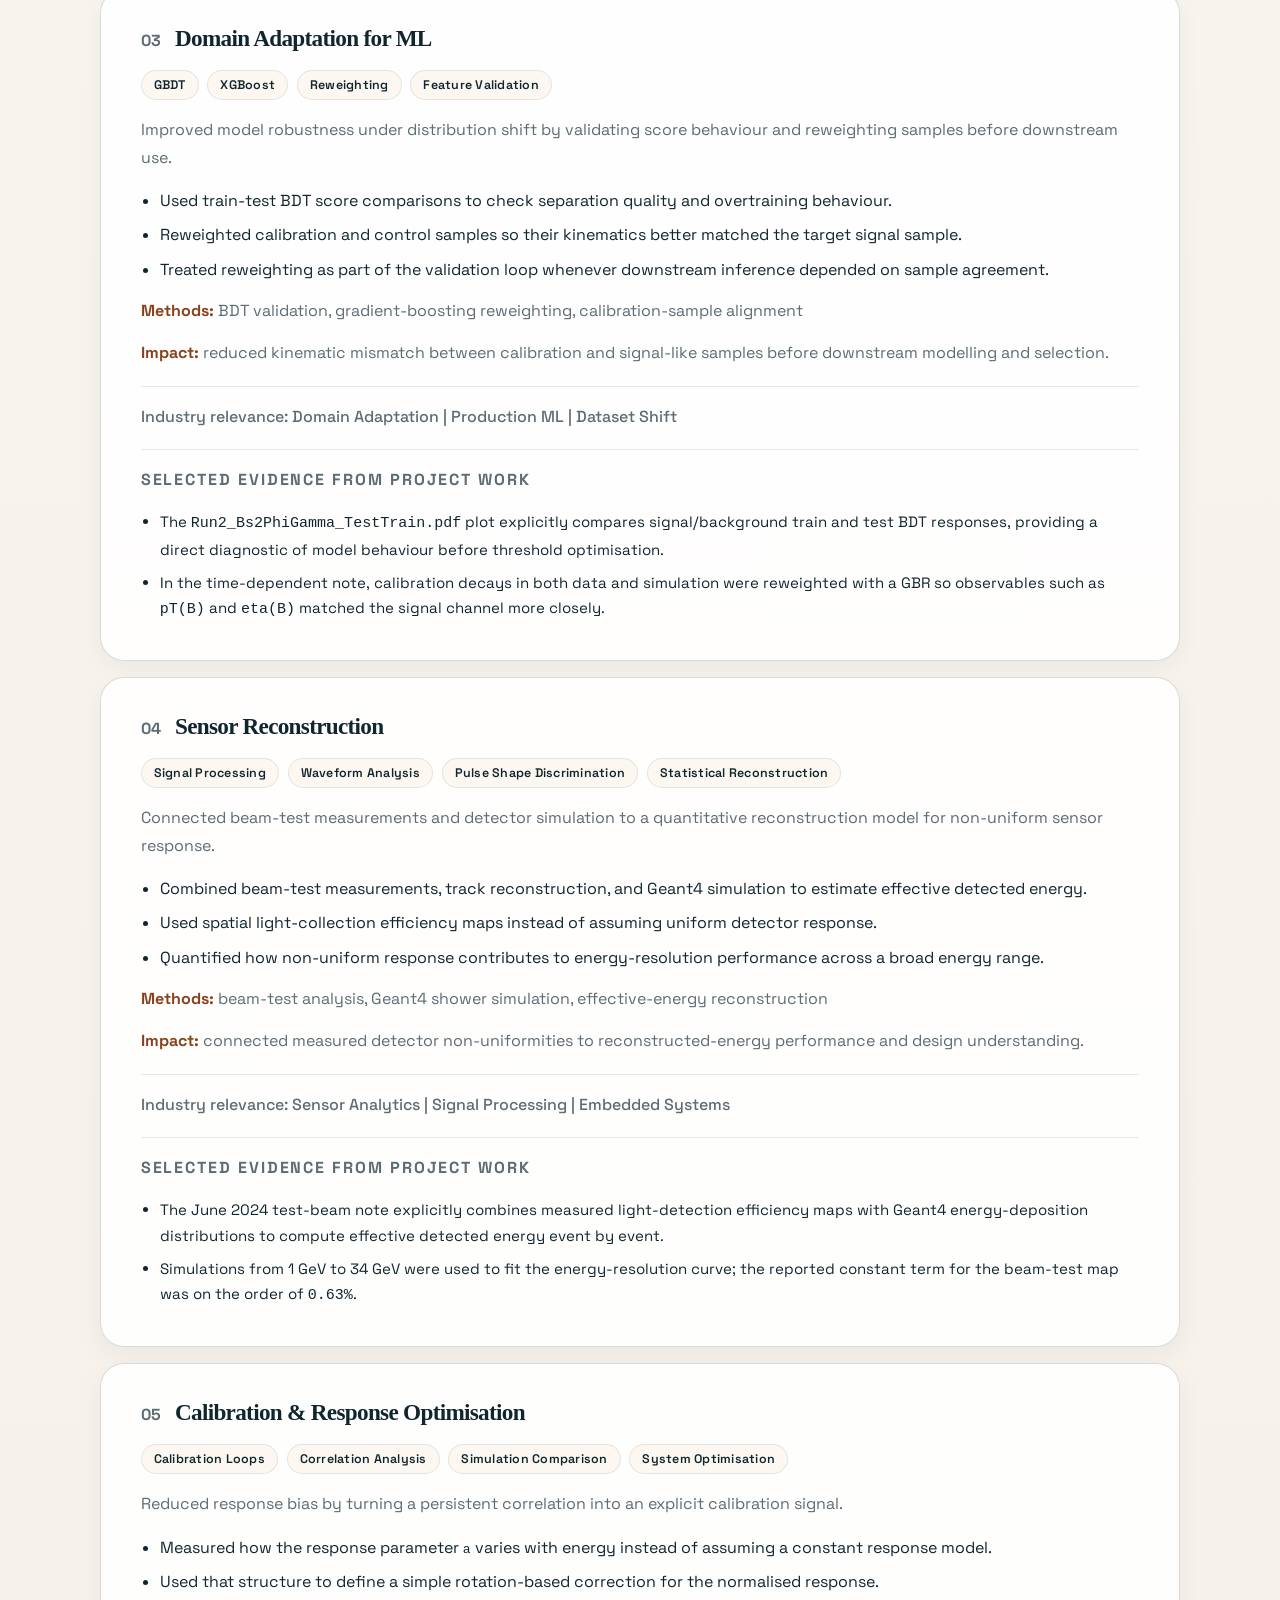
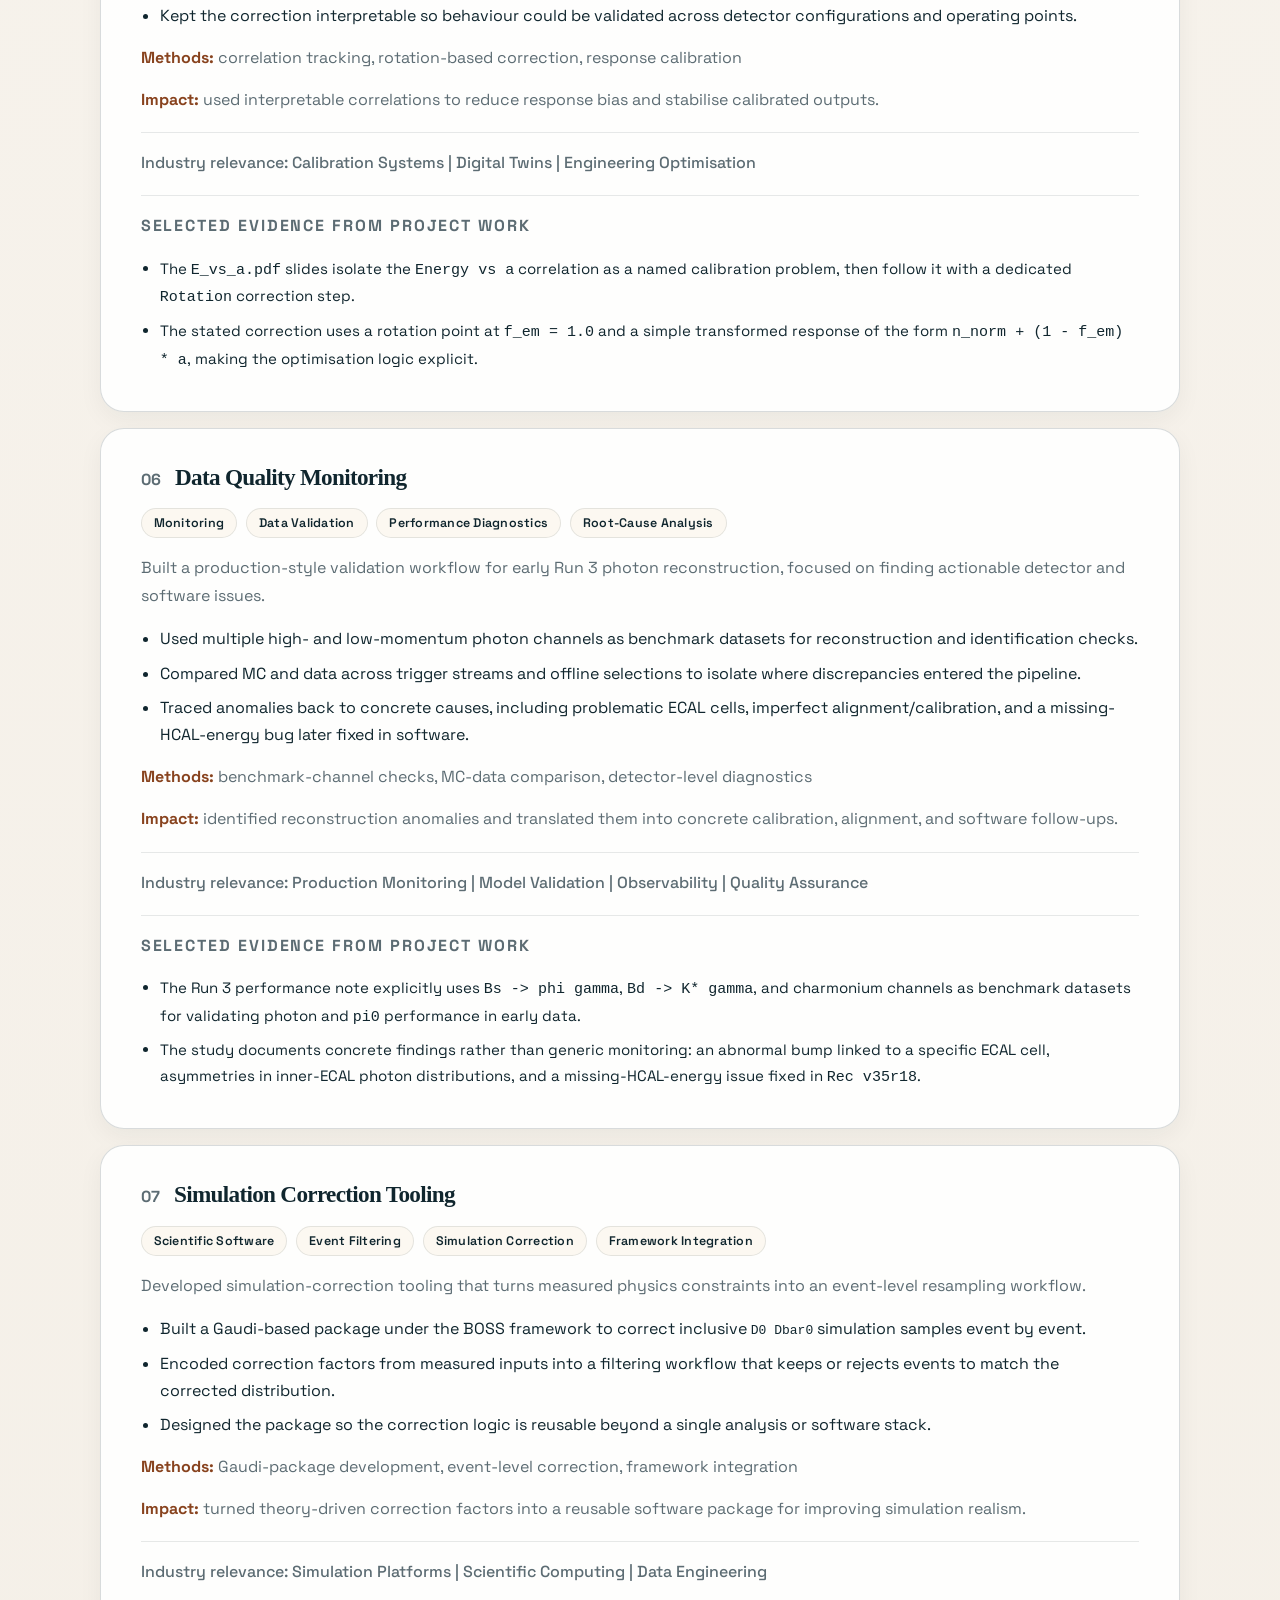
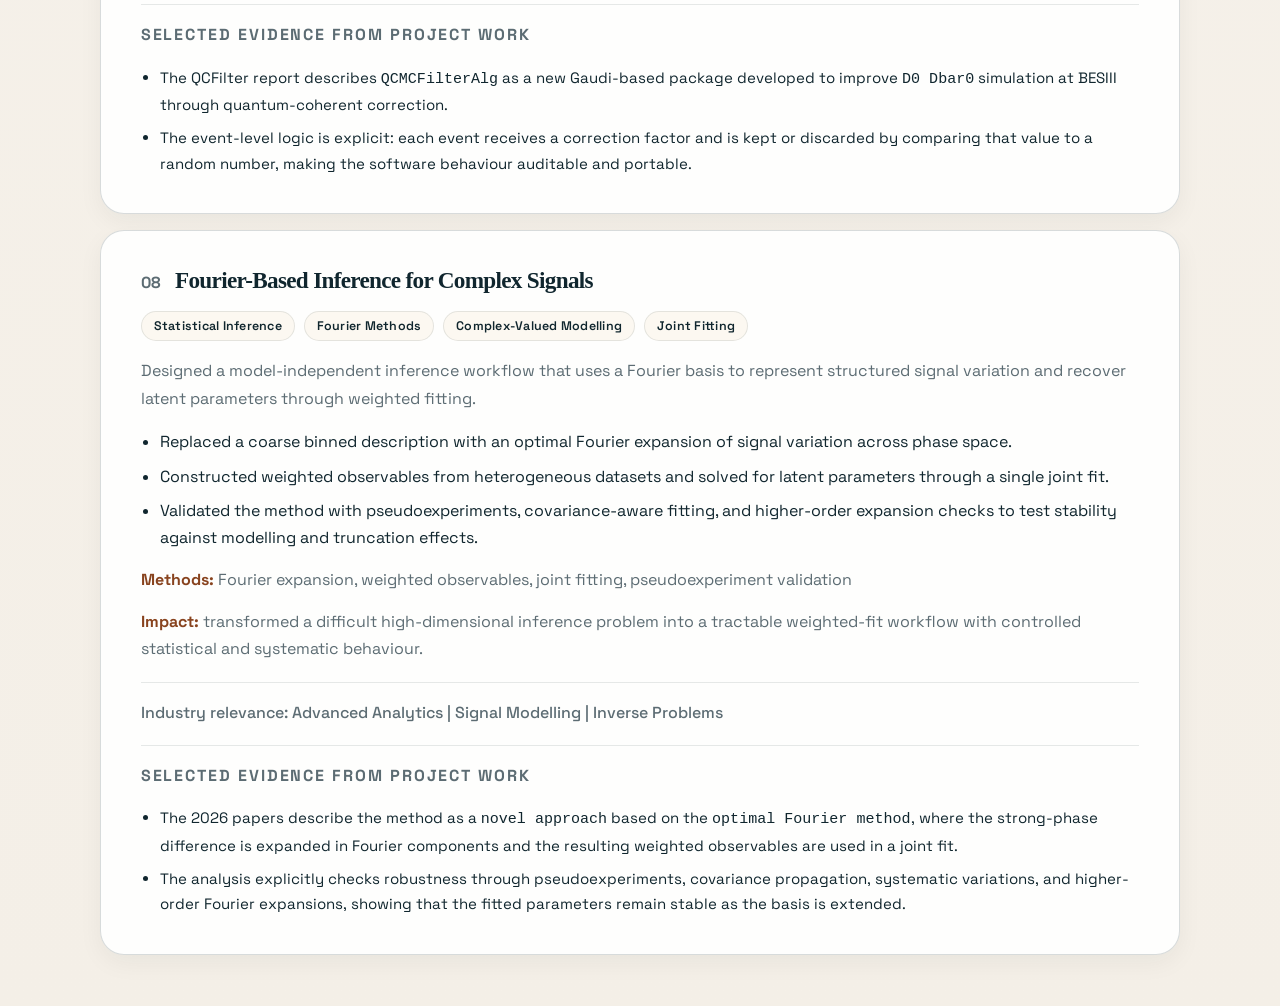
==== commit c8c34e9c: "Expand and refine selected work portfolio" ====
--- a/index.html
+++ b/index.html
@@ -43,7 +43,7 @@
 
             <p class="eyebrow">Personal Introduction</p>
             <h1>From measurements to physic-reliable decisions</h1>
-            <p class="hero-about">PhD and former postdoctoral researcher focused on modelling, uncertainty, and translating complex data into trustable decisions.</p>
+            <p class="hero-about">PhD and former postdoctoral researcher focused on modelling, uncertainty, and translating complex data into solid decisions.</p>
             <div class="hero-copy"><p>I&#x27;ve worked on extracting reliable signals and physical observables from complex detector systems, understanding and correcting bias, and validating models when direct ground truth is limited or unavailable.</p><p>Across research and detector-development projects, that has meant generating simulation samples, calibrating measurement effects, and testing whether conclusions stay stable when assumptions change. The same pattern carries directly into industry work on noisy customer data, weak labels, operational monitoring, and decision systems where robustness and systematic understanding matter more than clean textbook datasets.</p></div>
 
             <section class="sidebar-section">
@@ -61,11 +61,11 @@
 
           <aside class="toc-panel" id="overview" aria-label="Overview and selected work index">
             <p class="eyebrow">Overview</p>
-            <h2>How can my research projects help in industry?</h2>
-            <div class="toc-copy"><p>Across these projects, the recurring pattern is consistent: design and operate the measurement system for certain observables, infer what matters when observations are imperfect, assumptions are fragile, and validation must be earned. That is the same pattern behind industry R&amp;D and production data science in fraud, forecasting, lifecycle analytics, signal processing, and decision systems.</p></div>
+            <h2>How can my research experiences help in industry?</h2>
+            <div class="toc-copy"><p>Across these projects, the recurring pattern is consistent: design and operate the measurement system for certain observables, infer what matters when observations are imperfect, assumptions are fragile, and validation must be earned. That is the same pattern behind industry R&amp;D and production data science in forecasting, lifecycle analytics, signal processing, and decision systems.</p></div>
             <p class="sidebar-label">Selected Works</p>
             <ol class="toc-list">
-              <li><a href="#work-1">Weak Signal Extraction in Noisy Data</a></li><li><a href="#work-2">Time-Series Modelling with Bias Correction</a></li><li><a href="#work-3">Machine Learning under Distribution Shift</a></li><li><a href="#work-4">Sensor Signal Modelling and Reconstruction</a></li><li><a href="#work-5">Model Calibration and System Optimisation</a></li>
+              <li><a href="#work-1">Weak-Signal Inference</a></li><li><a href="#work-2">Time-Series Inference</a></li><li><a href="#work-3">Domain Adaptation for ML</a></li><li><a href="#work-4">Sensor Reconstruction</a></li><li><a href="#work-5">Calibration &amp; Response Optimisation</a></li><li><a href="#work-6">Data Quality Monitoring</a></li><li><a href="#work-7">Simulation Correction Tooling</a></li><li><a href="#work-8">Fourier-Based Inference for Complex Signals</a></li>
             </ol>
           </aside>
         </div>
@@ -81,76 +81,121 @@
             <article class="case-study" id="work-1">
   <div class="case-study-header">
     <p class="case-number">01</p>
-    <h3>Weak Signal Extraction in Noisy Data</h3>
+    <h3>Weak-Signal Inference</h3>
   </div>
   <div class="case-tags" aria-label="Skills and tools used"><span class="case-tag">Mixture Models</span><span class="case-tag">Maximum Likelihood</span><span class="case-tag">Feature Selection</span><span class="case-tag">Statistical Validation</span></div>
-  <p>Identified meaningful signals in datasets dominated by background noise, even without per-event ground truth.</p><ul><li>Built probabilistic mixture models with signal and background components.</li><li>Used maximum likelihood estimation and feature-based selection strategies.</li><li>Validated with proxy metrics such as signal yield, width, and dataset stability.</li></ul>
-  <p class="case-meta"><strong>Methods:</strong> mixture models, likelihood fitting, feature selection</p>
-  <p class="impact-note"><strong>Impact:</strong> improved reliability of weak-signal detection under low signal-to-noise conditions.</p>
-  <p class="impact">Industry relevance: fraud detection, anomaly detection, weak supervision.</p>
-  <div class="case-evidence">
-  <p class="case-evidence-title">Selected evidence from project work</p>
-  <ul class="case-evidence-list"><li>A 2022 mass fit produced a narrow peak near 1019 MeV with about 1.9k signal candidates over a smooth background component.</li><li>Signal yield, fitted width, and stability across selections were used as proxy quality metrics when event-level truth was unavailable.</li></ul>
+  <p>Built a weak-signal inference workflow for data where event-level truth is unavailable and background dominates the observable space.</p><ul><li>Built signal-plus-background likelihood fits to separate rare signal from combinatorial background.</li><li>Validated the extraction strategy against a higher-yield control decay rather than relying on one fit in isolation.</li><li>Monitored yield, width, and fit stability across runs and selections to test robustness under changing conditions.</li></ul>
+  <p class="case-meta"><strong>Methods:</strong> mass fitting, control-channel validation, proxy-metric checks</p>
+  <p class="impact-note"><strong>Impact:</strong> validated rare-signal extraction in low signal-to-noise data with control measurements and stability checks.</p>
+  <p class="impact">Industry relevance: Fraud Detection | Anomaly Detection | Weakly Supervised Learning</p>
+  <div class="case-evidence">
+  <p class="case-evidence-title">Selected evidence from project work</p>
+  <ul class="case-evidence-list"><li>In the radiative-decay note, the mass-fit strategy was important enough to be validated through a dedicated branching-ratio measurement, not treated as a black box.</li><li>The Run 2 sample was expected to give about five times the signal yield of Run 1, so consistency across years was a practical validation target as well as a statistical advantage.</li></ul>
 </div>
 </article>
 <article class="case-study" id="work-2">
   <div class="case-study-header">
     <p class="case-number">02</p>
-    <h3>Time-Series Modelling with Bias Correction</h3>
+    <h3>Time-Series Inference</h3>
   </div>
   <div class="case-tags" aria-label="Skills and tools used"><span class="case-tag">Time-Series Modelling</span><span class="case-tag">Bias Correction</span><span class="case-tag">Calibration</span><span class="case-tag">Joint Fitting</span></div>
-  <p>Inferred latent dynamics from noisy temporal data affected by measurement resolution and selection bias.</p><ul><li>Built time-dependent probabilistic models across multiple datasets.</li><li>Corrected for resolution effects, acceptance bias, and noise dilution.</li><li>Used calibration samples and control datasets to reduce systematic error.</li></ul>
-  <p class="case-meta"><strong>Methods:</strong> time-dependent modelling, calibration, joint fitting</p>
-  <p class="impact-note"><strong>Impact:</strong> increased parameter stability and reduced systematic uncertainty across datasets.</p>
-  <p class="impact">Industry relevance: retention modelling, churn analysis, causal inference.</p>
-  <div class="case-evidence">
-  <p class="case-evidence-title">Selected evidence from project work</p>
-  <ul class="case-evidence-list"><li>Run 1 and Run 2 proper-time acceptance curves were modelled separately rather than assuming a single shared temporal response.</li><li>Control-channel data, MC acceptance ratios, and GB-reweighting were combined to reduce bias in time-dependent inference.</li></ul>
+  <p>Built a time-series inference workflow for data affected by selection effects, detector resolution, and sample mismatch.</p><ul><li>Modelled acceptance and resolution explicitly instead of absorbing reconstruction effects into a single nuisance term.</li><li>Estimated Run 1 and Run 2 corrections separately to avoid over-sharing assumptions across datasets.</li><li>Calibrated the effective time resolution with control samples and propagated residual mismodelling as systematic uncertainty.</li></ul>
+  <p class="case-meta"><strong>Methods:</strong> decay-time acceptance modelling, resolution calibration, simultaneous fitting</p>
+  <p class="impact-note"><strong>Impact:</strong> improved time-dependent inference by separating acceptance, resolution, and calibration effects across datasets.</p>
+  <p class="impact">Industry relevance: Retention Analytics | Churn Modelling | Causal Inference</p>
+  <div class="case-evidence">
+  <p class="case-evidence-title">Selected evidence from project work</p>
+  <ul class="case-evidence-list"><li>The note states that signal and control samples were matched by GB reweighting before building the acceptance correction, rather than assuming raw MC agreement.</li><li>Acceptance extraction combined <code>B0</code> data, <code>B0/Bs0</code> MC ratios, and a simultaneous fit; Run 1 and Run 2 were treated separately to avoid over-sharing detector response assumptions.</li></ul>
 </div>
 </article>
 <article class="case-study" id="work-3">
   <div class="case-study-header">
     <p class="case-number">03</p>
-    <h3>Machine Learning under Distribution Shift</h3>
+    <h3>Domain Adaptation for ML</h3>
   </div>
   <div class="case-tags" aria-label="Skills and tools used"><span class="case-tag">GBDT</span><span class="case-tag">XGBoost</span><span class="case-tag">Reweighting</span><span class="case-tag">Feature Validation</span></div>
-  <p>Improved model robustness when training and real-world data did not follow the same distribution.</p><ul><li>Trained Gradient Boosted Decision Trees and compared feature distributions.</li><li>Applied gradient-boosting-based reweighting before retraining.</li><li>Validated alignment at the feature level to improve downstream generalisation.</li></ul>
-  <p class="case-meta"><strong>Methods:</strong> GBDT, reweighting, feature-distribution validation</p>
-  <p class="impact-note"><strong>Impact:</strong> reduced dataset mismatch and improved downstream model generalisation.</p>
-  <p class="impact">Industry relevance: domain adaptation, production ML, dataset shift handling.</p>
-  <div class="case-evidence">
-  <p class="case-evidence-title">Selected evidence from project work</p>
-  <ul class="case-evidence-list"><li>Train/test BDT response comparisons were used to verify score separation before downstream threshold tuning.</li><li>Reweighting was treated as part of the validation loop whenever calibration and signal-like samples differed in kinematics.</li></ul>
+  <p>Improved model robustness under distribution shift by validating score behaviour and reweighting samples before downstream use.</p><ul><li>Used train-test BDT score comparisons to check separation quality and overtraining behaviour.</li><li>Reweighted calibration and control samples so their kinematics better matched the target signal sample.</li><li>Treated reweighting as part of the validation loop whenever downstream inference depended on sample agreement.</li></ul>
+  <p class="case-meta"><strong>Methods:</strong> BDT validation, gradient-boosting reweighting, calibration-sample alignment</p>
+  <p class="impact-note"><strong>Impact:</strong> reduced kinematic mismatch between calibration and signal-like samples before downstream modelling and selection.</p>
+  <p class="impact">Industry relevance: Domain Adaptation | Production ML | Dataset Shift</p>
+  <div class="case-evidence">
+  <p class="case-evidence-title">Selected evidence from project work</p>
+  <ul class="case-evidence-list"><li>The <code>Run2_Bs2PhiGamma_TestTrain.pdf</code> plot explicitly compares signal/background train and test BDT responses, providing a direct diagnostic of model behaviour before threshold optimisation.</li><li>In the time-dependent note, calibration decays in both data and simulation were reweighted with a GBR so observables such as <code>pT(B)</code> and <code>eta(B)</code> matched the signal channel more closely.</li></ul>
 </div>
 </article>
 <article class="case-study" id="work-4">
   <div class="case-study-header">
     <p class="case-number">04</p>
-    <h3>Sensor Signal Modelling and Reconstruction</h3>
+    <h3>Sensor Reconstruction</h3>
   </div>
   <div class="case-tags" aria-label="Skills and tools used"><span class="case-tag">Signal Processing</span><span class="case-tag">Waveform Analysis</span><span class="case-tag">Pulse Shape Discrimination</span><span class="case-tag">Statistical Reconstruction</span></div>
-  <p>Converted raw sensor signals into more accurate measurements while separating different signal types.</p><ul><li>Modelled the signal chain from energy deposition to electronic readout.</li><li>Analysed waveform structure and extracted discriminative pulse-shape features.</li><li>Improved resolution and classification through statistical signal modelling.</li></ul>
-  <p class="case-meta"><strong>Methods:</strong> waveform analysis, pulse-shape discrimination, statistical reconstruction</p>
-  <p class="impact-note"><strong>Impact:</strong> improved measurement resolution and signal-type discrimination for complex sensor data.</p>
-  <p class="impact">Industry relevance: sensor analytics, signal processing, IoT, embedded systems.</p>
-  <div class="case-evidence">
-  <p class="case-evidence-title">Selected evidence from project work</p>
-  <ul class="case-evidence-list"><li>Beam-test efficiency maps and Geant4 shower simulations were combined to study how non-uniform light collection affects reconstructed energy.</li><li>Energy resolution was fitted from 1 to 34 GeV, with a baseline constant term reported at about 0.63% for the beam-test map.</li></ul>
+  <p>Connected beam-test measurements and detector simulation to a quantitative reconstruction model for non-uniform sensor response.</p><ul><li>Combined beam-test measurements, track reconstruction, and Geant4 simulation to estimate effective detected energy.</li><li>Used spatial light-collection efficiency maps instead of assuming uniform detector response.</li><li>Quantified how non-uniform response contributes to energy-resolution performance across a broad energy range.</li></ul>
+  <p class="case-meta"><strong>Methods:</strong> beam-test analysis, Geant4 shower simulation, effective-energy reconstruction</p>
+  <p class="impact-note"><strong>Impact:</strong> connected measured detector non-uniformities to reconstructed-energy performance and design understanding.</p>
+  <p class="impact">Industry relevance: Sensor Analytics | Signal Processing | Embedded Systems</p>
+  <div class="case-evidence">
+  <p class="case-evidence-title">Selected evidence from project work</p>
+  <ul class="case-evidence-list"><li>The June 2024 test-beam note explicitly combines measured light-detection efficiency maps with Geant4 energy-deposition distributions to compute effective detected energy event by event.</li><li>Simulations from 1 GeV to 34 GeV were used to fit the energy-resolution curve; the reported constant term for the beam-test map was on the order of <code>0.63%</code>.</li></ul>
 </div>
 </article>
 <article class="case-study" id="work-5">
   <div class="case-study-header">
     <p class="case-number">05</p>
-    <h3>Model Calibration and System Optimisation</h3>
+    <h3>Calibration &amp; Response Optimisation</h3>
   </div>
   <div class="case-tags" aria-label="Skills and tools used"><span class="case-tag">Calibration Loops</span><span class="case-tag">Correlation Analysis</span><span class="case-tag">Simulation Comparison</span><span class="case-tag">System Optimisation</span></div>
-  <p>Reduced bias and non-linearity in measurement systems through iterative calibration and parameter tuning.</p><ul><li>Analysed variable correlations and system response behaviour.</li><li>Applied transformations, calibration strategies, and simulation comparisons.</li><li>Improved measurement accuracy through repeated refinement loops.</li></ul>
-  <p class="case-meta"><strong>Methods:</strong> correlation analysis, calibration loops, simulation comparison</p>
-  <p class="impact-note"><strong>Impact:</strong> reduced system bias and improved accuracy in non-linear measurement settings.</p>
-  <p class="impact">Industry relevance: system calibration, digital twins, engineering optimisation.</p>
-  <div class="case-evidence">
-  <p class="case-evidence-title">Selected evidence from project work</p>
-  <ul class="case-evidence-list"><li>A clear correlation between the response parameter <code>a</code> and energy was tracked across operating points instead of being treated as noise.</li><li>That trend was then used to define a rotation-based correction for a more stable normalized response.</li></ul>
+  <p>Reduced response bias by turning a persistent correlation into an explicit calibration signal.</p><ul><li>Measured how the response parameter <code>a</code> varies with energy instead of assuming a constant response model.</li><li>Used that structure to define a simple rotation-based correction for the normalised response.</li><li>Kept the correction interpretable so behaviour could be validated across detector configurations and operating points.</li></ul>
+  <p class="case-meta"><strong>Methods:</strong> correlation tracking, rotation-based correction, response calibration</p>
+  <p class="impact-note"><strong>Impact:</strong> used interpretable correlations to reduce response bias and stabilise calibrated outputs.</p>
+  <p class="impact">Industry relevance: Calibration Systems | Digital Twins | Engineering Optimisation</p>
+  <div class="case-evidence">
+  <p class="case-evidence-title">Selected evidence from project work</p>
+  <ul class="case-evidence-list"><li>The <code>E_vs_a.pdf</code> slides isolate the <code>Energy vs a</code> correlation as a named calibration problem, then follow it with a dedicated <code>Rotation</code> correction step.</li><li>The stated correction uses a rotation point at <code>f_em = 1.0</code> and a simple transformed response of the form <code>n_norm + (1 - f_em) * a</code>, making the optimisation logic explicit.</li></ul>
+</div>
+</article>
+<article class="case-study" id="work-6">
+  <div class="case-study-header">
+    <p class="case-number">06</p>
+    <h3>Data Quality Monitoring</h3>
+  </div>
+  <div class="case-tags" aria-label="Skills and tools used"><span class="case-tag">Monitoring</span><span class="case-tag">Data Validation</span><span class="case-tag">Performance Diagnostics</span><span class="case-tag">Root-Cause Analysis</span></div>
+  <p>Built a production-style validation workflow for early Run 3 photon reconstruction, focused on finding actionable detector and software issues.</p><ul><li>Used multiple high- and low-momentum photon channels as benchmark datasets for reconstruction and identification checks.</li><li>Compared MC and data across trigger streams and offline selections to isolate where discrepancies entered the pipeline.</li><li>Traced anomalies back to concrete causes, including problematic ECAL cells, imperfect alignment/calibration, and a missing-HCAL-energy bug later fixed in software.</li></ul>
+  <p class="case-meta"><strong>Methods:</strong> benchmark-channel checks, MC-data comparison, detector-level diagnostics</p>
+  <p class="impact-note"><strong>Impact:</strong> identified reconstruction anomalies and translated them into concrete calibration, alignment, and software follow-ups.</p>
+  <p class="impact">Industry relevance: Production Monitoring | Model Validation | Observability | Quality Assurance</p>
+  <div class="case-evidence">
+  <p class="case-evidence-title">Selected evidence from project work</p>
+  <ul class="case-evidence-list"><li>The Run 3 performance note explicitly uses <code>Bs -&gt; phi gamma</code>, <code>Bd -&gt; K* gamma</code>, and charmonium channels as benchmark datasets for validating photon and <code>pi0</code> performance in early data.</li><li>The study documents concrete findings rather than generic monitoring: an abnormal bump linked to a specific ECAL cell, asymmetries in inner-ECAL photon distributions, and a missing-HCAL-energy issue fixed in <code>Rec v35r18</code>.</li></ul>
+</div>
+</article>
+<article class="case-study" id="work-7">
+  <div class="case-study-header">
+    <p class="case-number">07</p>
+    <h3>Simulation Correction Tooling</h3>
+  </div>
+  <div class="case-tags" aria-label="Skills and tools used"><span class="case-tag">Scientific Software</span><span class="case-tag">Event Filtering</span><span class="case-tag">Simulation Correction</span><span class="case-tag">Framework Integration</span></div>
+  <p>Developed simulation-correction tooling that turns measured physics constraints into an event-level resampling workflow.</p><ul><li>Built a Gaudi-based package under the BOSS framework to correct inclusive <code>D0 Dbar0</code> simulation samples event by event.</li><li>Encoded correction factors from measured inputs into a filtering workflow that keeps or rejects events to match the corrected distribution.</li><li>Designed the package so the correction logic is reusable beyond a single analysis or software stack.</li></ul>
+  <p class="case-meta"><strong>Methods:</strong> Gaudi-package development, event-level correction, framework integration</p>
+  <p class="impact-note"><strong>Impact:</strong> turned theory-driven correction factors into a reusable software package for improving simulation realism.</p>
+  <p class="impact">Industry relevance: Simulation Platforms | Scientific Computing | Data Engineering</p>
+  <div class="case-evidence">
+  <p class="case-evidence-title">Selected evidence from project work</p>
+  <ul class="case-evidence-list"><li>The QCFilter report describes <code>QCMCFilterAlg</code> as a new Gaudi-based package developed to improve <code>D0 Dbar0</code> simulation at BESIII through quantum-coherent correction.</li><li>The event-level logic is explicit: each event receives a correction factor and is kept or discarded by comparing that value to a random number, making the software behaviour auditable and portable.</li></ul>
+</div>
+</article>
+<article class="case-study" id="work-8">
+  <div class="case-study-header">
+    <p class="case-number">08</p>
+    <h3>Fourier-Based Inference for Complex Signals</h3>
+  </div>
+  <div class="case-tags" aria-label="Skills and tools used"><span class="case-tag">Statistical Inference</span><span class="case-tag">Fourier Methods</span><span class="case-tag">Complex-Valued Modelling</span><span class="case-tag">Joint Fitting</span></div>
+  <p>Designed a model-independent inference workflow that uses a Fourier basis to represent structured signal variation and recover latent parameters through weighted fitting.</p><ul><li>Replaced a coarse binned description with an optimal Fourier expansion of signal variation across phase space.</li><li>Constructed weighted observables from heterogeneous datasets and solved for latent parameters through a single joint fit.</li><li>Validated the method with pseudoexperiments, covariance-aware fitting, and higher-order expansion checks to test stability against modelling and truncation effects.</li></ul>
+  <p class="case-meta"><strong>Methods:</strong> Fourier expansion, weighted observables, joint fitting, pseudoexperiment validation</p>
+  <p class="impact-note"><strong>Impact:</strong> transformed a difficult high-dimensional inference problem into a tractable weighted-fit workflow with controlled statistical and systematic behaviour.</p>
+  <p class="impact">Industry relevance: Advanced Analytics | Signal Modelling | Inverse Problems</p>
+  <div class="case-evidence">
+  <p class="case-evidence-title">Selected evidence from project work</p>
+  <ul class="case-evidence-list"><li>The 2026 papers describe the method as a <code>novel approach</code> based on the <code>optimal Fourier method</code>, where the strong-phase difference is expanded in Fourier components and the resulting weighted observables are used in a joint fit.</li><li>The analysis explicitly checks robustness through pseudoexperiments, covariance propagation, systematic variations, and higher-order Fourier expansions, showing that the fitted parameters remain stable as the basis is extended.</li></ul>
 </div>
 </article>
           </div>
--- a/styles.css
+++ b/styles.css
@@ -25,11 +25,7 @@
 #overview,
 #selected-work,
 #competencies,
-#work-1,
-#work-2,
-#work-3,
-#work-4,
-#work-5 {
+[id^="work-"] {
   scroll-margin-top: var(--anchor-offset);
 }
 
@@ -354,7 +350,7 @@
 h2,
 h3 {
   margin: 0;
-  font-family: "Fraunces", serif;
+  font-family: "Times New Roman", Times, serif;
   line-height: 1;
 }
 
@@ -373,7 +369,7 @@
 
 .profile-panel h1 {
   max-width: none;
-  font-size: clamp(1.95rem, 2.2vw, 2.45rem);
+  font-size: clamp(2.1rem, 2.35vw, 2.7rem);
   white-space: nowrap;
   text-wrap: pretty;
 }
@@ -406,11 +402,12 @@
 .hero-about {
   max-width: none;
   margin: 1.1rem 0 0;
-  font-size: 1rem;
-  line-height: 1.72;
-  color: var(--text);
+  font-size: 0.98rem;
+  line-height: 1.6;
+  color: #7a5848;
   font-weight: 500;
   font-style: italic;
+  white-space: nowrap;
   text-wrap: pretty;
 }
 
@@ -937,6 +934,26 @@
   margin-top: 0.45rem;
 }
 
+.markdown-figure {
+  margin: 1.2rem 0 0;
+}
+
+.markdown-image {
+  display: block;
+  width: 100%;
+  height: auto;
+  border: 1px solid var(--line);
+  border-radius: 18px;
+  background: rgba(255, 255, 255, 0.72);
+}
+
+.markdown-figure figcaption {
+  margin-top: 0.65rem;
+  color: var(--text-muted);
+  font-size: 0.9rem;
+  line-height: 1.55;
+}
+
 .case-evidence {
   margin-top: 1.15rem;
   padding: 1rem 0 0;
@@ -1043,6 +1060,10 @@
   .profile-positioning h2 {
     white-space: normal;
   }
+
+  .hero-about {
+    white-space: normal;
+  }
 }
 
 main {
